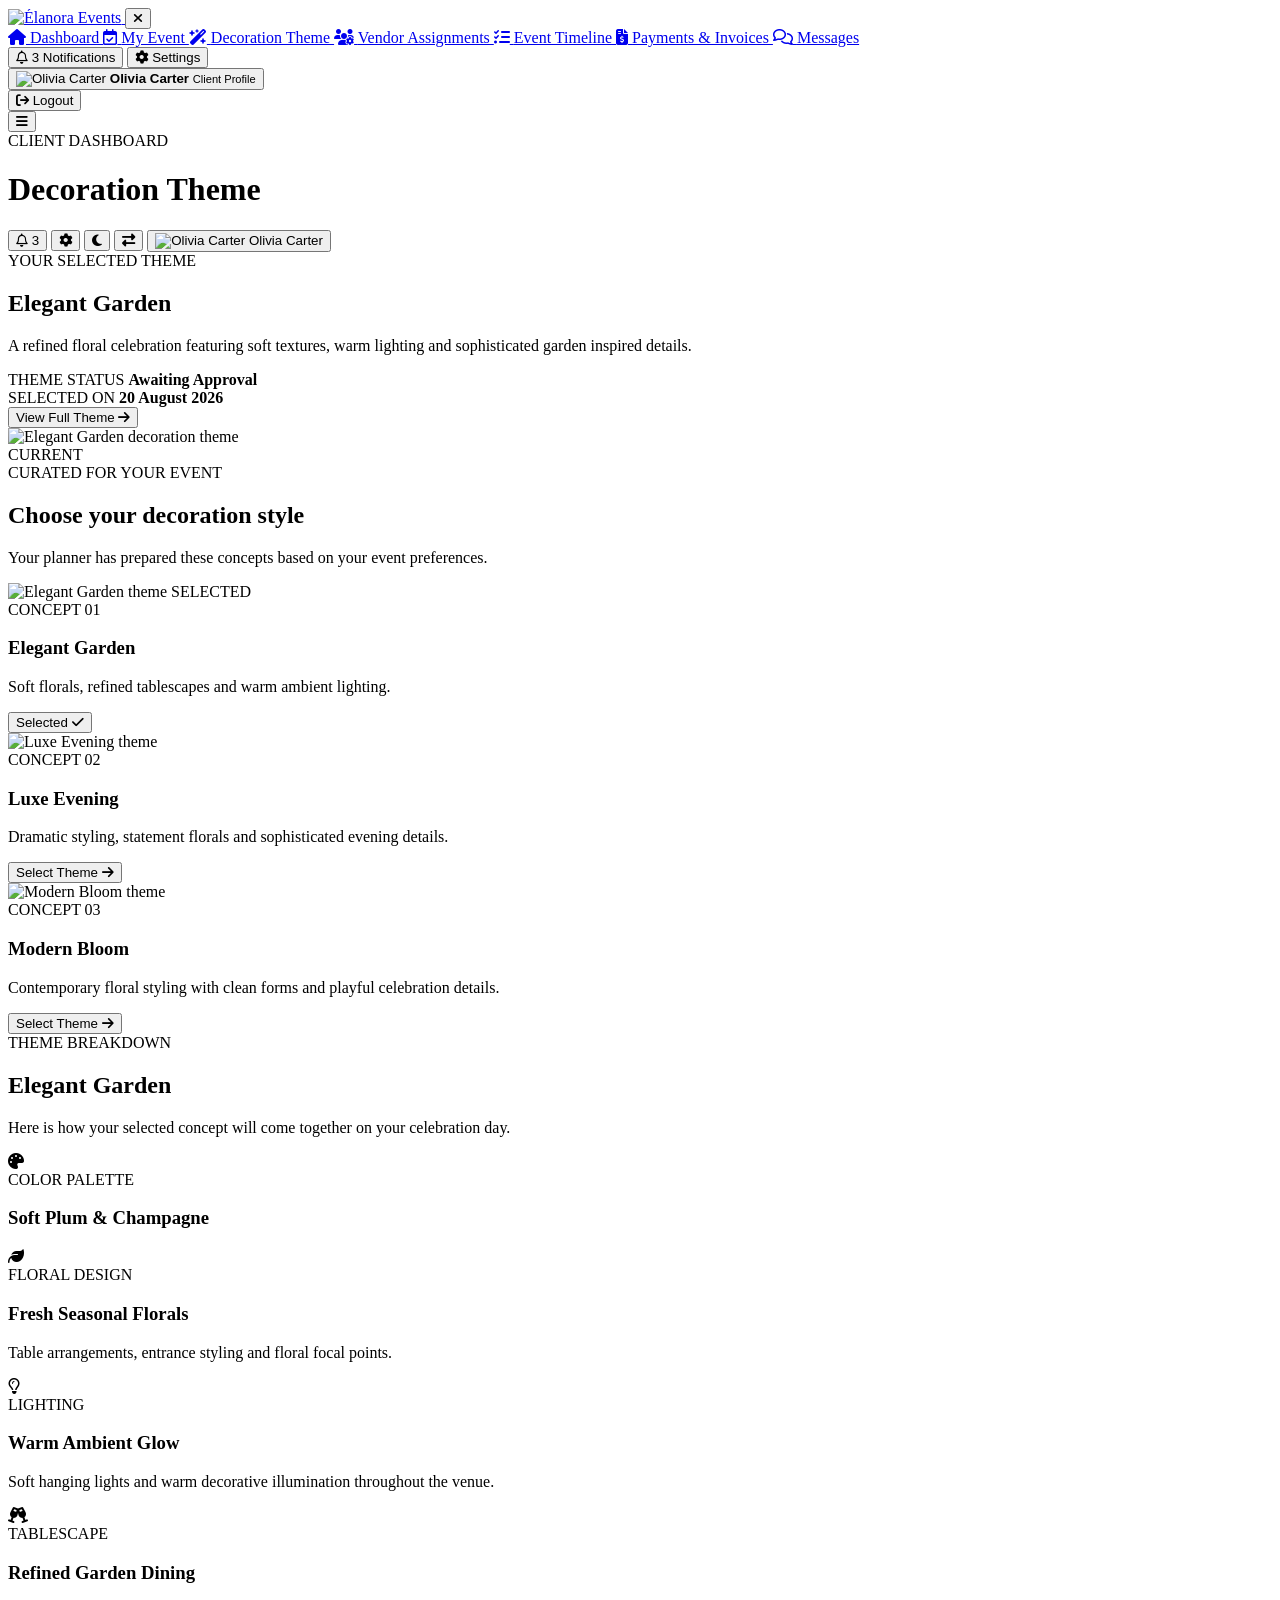
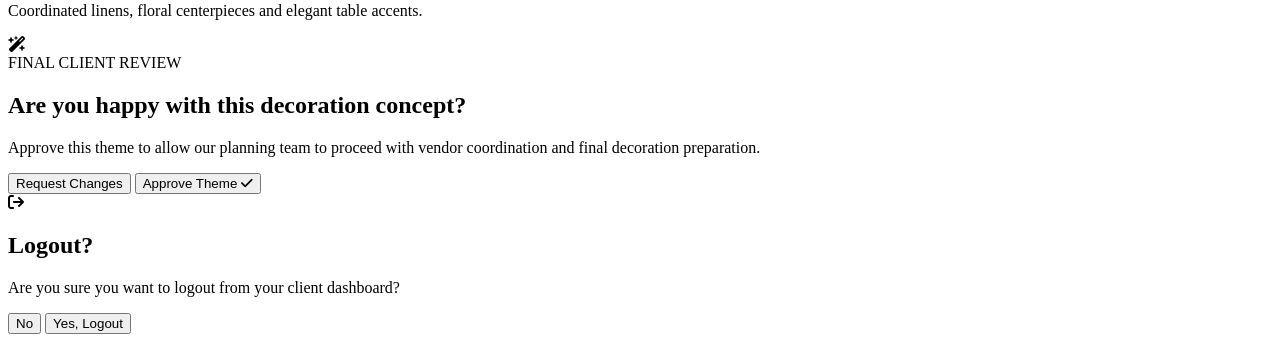
==== d3.html @ 98645313 "Add files via upload" ====
<!DOCTYPE html>
<html lang="en">

<head>
    <meta charset="UTF-8">

    <!-- Responsive -->
    <meta name="viewport" content="width=device-width, initial-scale=1.0">

    <!-- SEO -->
    <meta name="description"
        content="Élanora Events - Elegant birthday, anniversary and corporate event planning services.">
    <meta name="keywords"
        content="event planner, birthday planner, anniversary events, corporate events, event decoration">
    <meta name="author" content="Élanora Events">

    <!-- Page Title -->
    <title>Élanora Events</title>

    <!-- Favicon -->
    <link rel="icon" type="image/png" href="images/logo.png">

    <!-- Google Fonts -->
    <link rel="preconnect" href="https://fonts.googleapis.com">
    <link rel="preconnect" href="https://fonts.gstatic.com" crossorigin>

    <link
        href="https://fonts.googleapis.com/css2?family=DM+Serif+Display:ital@0;1&family=Figtree:wght@300;400;500;600;700;800&display=swap"
        rel="stylesheet">

    <!-- Font Awesome -->
    <link rel="stylesheet" href="https://cdnjs.cloudflare.com/ajax/libs/font-awesome/6.7.2/css/all.min.css">

    <!-- Main CSS -->
    <link rel="stylesheet" href="css/dashboard.css">
</head>

<body class="elanora-dashboard-body">


    <!-- =====================================================
         SIDEBAR
         ===================================================== -->

    <aside class="elanora-dashboard-sidebar" id="dashboardSidebar">


        <!-- SIDEBAR TOP -->

        <div class="elanora-sidebar-top">


            <!-- LOGO -->

            <a href="index.html" class="elanora-dashboard-logo">

                <img src="images/logo-light.png" alt="Élanora Events">

            </a>


            <!-- MOBILE CLOSE -->

            <button type="button" class="elanora-sidebar-close" id="sidebarClose" aria-label="Close sidebar">

                <i class="fa-solid fa-xmark"></i>

            </button>

        </div>



        <!-- =================================================
             SIDEBAR MENU
             ================================================= -->

        <nav class="elanora-dashboard-nav">


            <!-- OVERVIEW -->

            <a href="dashboard.html" class="elanora-dashboard-link">

                <i class="fa-solid fa-house"></i>

                <span>
                    Dashboard
                </span>

            </a>


            <!-- MY EVENT -->

            <a href="d2.html" class="elanora-dashboard-link">

                <i class="fa-regular fa-calendar-check"></i>

                <span>
                    My Event
                </span>

            </a>


            <!-- DECORATION -->

            <a href="d3.html" class="elanora-dashboard-link active">

                <i class="fa-solid fa-wand-magic-sparkles"></i>

                <span>
                    Decoration Theme
                </span>

            </a>


            <!-- VENDORS -->

            <a href="d4.html" class="elanora-dashboard-link">

                <i class="fa-solid fa-users-gear"></i>

                <span>
                    Vendor Assignments
                </span>

            </a>


            <!-- TIMELINE -->

            <a href="d5.html" class="elanora-dashboard-link">

                <i class="fa-solid fa-list-check"></i>

                <span>
                    Event Timeline
                </span>

            </a>


            <!-- PAYMENTS -->

            <a href="d6.html" class="elanora-dashboard-link">

                <i class="fa-solid fa-file-invoice-dollar"></i>

                <span>
                    Payments & Invoices
                </span>

            </a>


            <!-- MESSAGES -->

            <a href="d7.html" class="elanora-dashboard-link">

                <i class="fa-regular fa-comments"></i>

                <span>
                    Messages
                </span>

            </a>


        </nav>

        <div class="elanora-mobile-sidebar-controls">

            <!-- NOTIFICATION + SETTINGS ROW -->

            <div class="elanora-mobile-sidebar-icon-row">

                <!-- NOTIFICATIONS -->

                <button type="button" class="elanora-mobile-sidebar-control" aria-label="Notifications">

                    <span class="elanora-mobile-control-icon">

                        <i class="fa-regular fa-bell"></i>

                        <span class="elanora-mobile-notification-count">
                            3
                        </span>

                    </span>

                    <span>
                        Notifications
                    </span>

                </button>


                <!-- SETTINGS -->

                <button type="button" class="elanora-mobile-sidebar-control" aria-label="Settings">

                    <span class="elanora-mobile-control-icon">

                        <i class="fa-solid fa-gear"></i>

                    </span>

                    <span>
                        Settings
                    </span>

                </button>

            </div>


            <!-- PROFILE -->

            <button type="button" class="elanora-mobile-sidebar-profile" aria-label="Client profile">

                <img src="images/client-profile.jpg" alt="Olivia Carter">

                <span>

                    <strong>
                        Olivia Carter
                    </strong>

                    <small>
                        Client Profile
                    </small>

                </span>

            </button>

        </div>

        <!-- =================================================
             SIDEBAR BOTTOM
             ================================================= -->

        <div class="elanora-sidebar-bottom">


            <!-- LOGOUT -->

            <button type="button" class="elanora-dashboard-logout" id="dashboardLogout">

                <i class="fa-solid fa-arrow-right-from-bracket"></i>

                <span>
                    Logout
                </span>

            </button>

        </div>


    </aside>



    <!-- =====================================================
         MOBILE SIDEBAR OVERLAY
         ===================================================== -->

    <div class="elanora-sidebar-overlay" id="sidebarOverlay"></div>



    <!-- =====================================================
         DASHBOARD MAIN
         ===================================================== -->

    <div class="elanora-dashboard-main">


        <!-- =================================================
             FIXED HEADER
             ================================================= -->

        <header class="elanora-dashboard-header">


            <!-- LEFT -->

            <div class="elanora-dashboard-header-left">


                <!-- MOBILE MENU -->

                <button type="button" class="elanora-dashboard-menu-toggle" id="sidebarOpen" aria-label="Open sidebar">

                    <i class="fa-solid fa-bars"></i>

                </button>


                <div class="elanora-dashboard-page-title">

                    <span>
                        CLIENT DASHBOARD
                    </span>

                    <h1>
                        Decoration Theme
                    </h1>

                </div>

            </div>



            <!-- RIGHT -->

            <div class="elanora-dashboard-header-right">

                <!-- NOTIFICATIONS -->

                <button type="button" class="elanora-dashboard-header-btn elanora-notification-btn"
                    aria-label="3 notifications">

                    <i class="fa-regular fa-bell"></i>

                    <span class="elanora-notification-count">
                        3
                    </span>

                </button>


                <!-- SETTINGS -->

                <button type="button" class="elanora-dashboard-header-btn" aria-label="Settings">

                    <i class="fa-solid fa-gear"></i>

                </button>


                <!-- DARK MODE -->

                <button type="button" class="elanora-dashboard-header-btn" id="dashboardThemeToggle"
                    aria-label="Toggle dark mode">

                    <i class="fa-solid fa-moon"></i>

                </button>


                <!-- RTL -->

                <button type="button" class="elanora-dashboard-header-btn" id="dashboardRtlToggle"
                    aria-label="Toggle RTL mode">

                    <i class="fa-solid fa-right-left"></i>

                </button>


                <!-- CLIENT PROFILE -->

                <button type="button" class="elanora-dashboard-profile" aria-label="Client profile">

                    <img src="images/client-profile.jpg" alt="Olivia Carter">

                    <span>
                        Olivia Carter
                    </span>

                </button>


            </div>

        </header>


        <!-- =========================================================
     DECORATION THEME PAGE
     ========================================================= -->

        <main class="elanora-dashboard-content">


            <!-- =====================================================
         SECTION 01 — CURRENT THEME
         ===================================================== -->

            <section class="elanora-theme-current">

                <div class="elanora-theme-current-content">

                    <span class="elanora-theme-eyebrow">
                        YOUR SELECTED THEME
                    </span>

                    <h2>
                        Elegant Garden
                    </h2>

                    <p>
                        A refined floral celebration featuring soft
                        textures, warm lighting and sophisticated garden
                        inspired details.
                    </p>


                    <div class="elanora-theme-current-meta">

                        <div>

                            <span>
                                THEME STATUS
                            </span>

                            <strong>
                                Awaiting Approval
                            </strong>

                        </div>


                        <div>

                            <span>
                                SELECTED ON
                            </span>

                            <strong>
                                20 August 2026
                            </strong>

                        </div>

                    </div>


                    <button type="button" class="elanora-theme-view-btn">

                        View Full Theme

                        <i class="fa-solid fa-arrow-right"></i>

                    </button>

                </div>


                <div class="elanora-theme-current-visual">

                    <img src="images/theme-elegant-garden.jpg" alt="Elegant Garden decoration theme">

                    <div class="elanora-theme-visual-tag">
                        CURRENT
                    </div>

                </div>

            </section>



            <!-- =====================================================
         SECTION 02 — THEME OPTIONS
         ===================================================== -->

            <section class="elanora-theme-options">


                <div class="elanora-theme-section-heading">

                    <div>

                        <span>
                            CURATED FOR YOUR EVENT
                        </span>

                        <h2>
                            Choose your decoration style
                        </h2>

                    </div>

                    <p>
                        Your planner has prepared these concepts based
                        on your event preferences.
                    </p>

                </div>


                <div class="elanora-theme-option-grid">


                    <!-- THEME 01 -->

                    <article class="elanora-theme-option-card selected">

                        <div class="elanora-theme-option-image">

                            <img src="images/theme-elegant-garden.jpg" alt="Elegant Garden theme">

                            <span>
                                SELECTED
                            </span>

                        </div>


                        <div class="elanora-theme-option-content">

                            <span>
                                CONCEPT 01
                            </span>

                            <h3>
                                Elegant Garden
                            </h3>

                            <p>
                                Soft florals, refined tablescapes and
                                warm ambient lighting.
                            </p>


                            <button type="button" class="elanora-theme-select-btn">

                                Selected

                                <i class="fa-solid fa-check"></i>

                            </button>

                        </div>

                    </article>



                    <!-- THEME 02 -->

                    <article class="elanora-theme-option-card">

                        <div class="elanora-theme-option-image">

                            <img src="images/theme-luxe-evening.jpg" alt="Luxe Evening theme">

                        </div>


                        <div class="elanora-theme-option-content">

                            <span>
                                CONCEPT 02
                            </span>

                            <h3>
                                Luxe Evening
                            </h3>

                            <p>
                                Dramatic styling, statement florals and
                                sophisticated evening details.
                            </p>


                            <button type="button" class="elanora-theme-select-btn">

                                Select Theme

                                <i class="fa-solid fa-arrow-right"></i>

                            </button>

                        </div>

                    </article>



                    <!-- THEME 03 -->

                    <article class="elanora-theme-option-card">

                        <div class="elanora-theme-option-image">

                            <img src="images/theme-modern-bloom.jpg" alt="Modern Bloom theme">

                        </div>


                        <div class="elanora-theme-option-content">

                            <span>
                                CONCEPT 03
                            </span>

                            <h3>
                                Modern Bloom
                            </h3>

                            <p>
                                Contemporary floral styling with clean
                                forms and playful celebration details.
                            </p>


                            <button type="button" class="elanora-theme-select-btn">

                                Select Theme

                                <i class="fa-solid fa-arrow-right"></i>

                            </button>

                        </div>

                    </article>


                </div>

            </section>



            <!-- =====================================================
         SECTION 03 — THEME DETAILS
         ===================================================== -->

            <section class="elanora-theme-details">


                <div class="elanora-theme-details-heading">

                    <span>
                        THEME BREAKDOWN
                    </span>

                    <h2>
                        Elegant Garden
                    </h2>

                    <p>
                        Here is how your selected concept will come
                        together on your celebration day.
                    </p>

                </div>


                <div class="elanora-theme-detail-grid">


                    <!-- COLOR PALETTE -->

                    <div class="elanora-theme-detail-card">

                        <div class="elanora-theme-detail-icon">

                            <i class="fa-solid fa-palette"></i>

                        </div>

                        <span>
                            COLOR PALETTE
                        </span>

                        <h3>
                            Soft Plum & Champagne
                        </h3>


                        <div class="elanora-theme-swatches">

                            <span></span>
                            <span></span>
                            <span></span>
                            <span></span>

                        </div>

                    </div>


                    <!-- FLORAL -->

                    <div class="elanora-theme-detail-card">

                        <div class="elanora-theme-detail-icon">

                            <i class="fa-solid fa-leaf"></i>

                        </div>

                        <span>
                            FLORAL DESIGN
                        </span>

                        <h3>
                            Fresh Seasonal Florals
                        </h3>

                        <p>
                            Table arrangements, entrance styling and
                            floral focal points.
                        </p>

                    </div>


                    <!-- LIGHTING -->

                    <div class="elanora-theme-detail-card">

                        <div class="elanora-theme-detail-icon">

                            <i class="fa-regular fa-lightbulb"></i>

                        </div>

                        <span>
                            LIGHTING
                        </span>

                        <h3>
                            Warm Ambient Glow
                        </h3>

                        <p>
                            Soft hanging lights and warm decorative
                            illumination throughout the venue.
                        </p>

                    </div>


                    <!-- TABLESCAPE -->

                    <div class="elanora-theme-detail-card">

                        <div class="elanora-theme-detail-icon">

                            <i class="fa-solid fa-champagne-glasses"></i>

                        </div>

                        <span>
                            TABLESCAPE
                        </span>

                        <h3>
                            Refined Garden Dining
                        </h3>

                        <p>
                            Coordinated linens, floral centerpieces and
                            elegant table accents.
                        </p>

                    </div>


                </div>

            </section>



            <!-- =====================================================
         SECTION 04 — APPROVAL
         ===================================================== -->

            <section class="elanora-theme-approval">


                <div class="elanora-theme-approval-icon">

                    <i class="fa-solid fa-wand-magic-sparkles"></i>

                </div>


                <div class="elanora-theme-approval-content">

                    <span>
                        FINAL CLIENT REVIEW
                    </span>

                    <h2>
                        Are you happy with this decoration concept?
                    </h2>

                    <p>
                        Approve this theme to allow our planning team
                        to proceed with vendor coordination and final
                        decoration preparation.
                    </p>

                </div>


                <div class="elanora-theme-approval-actions">

                    <button type="button" class="elanora-theme-change-btn">

                        Request Changes

                    </button>


                    <button type="button" class="elanora-theme-approve-btn">

                        Approve Theme

                        <i class="fa-solid fa-check"></i>

                    </button>

                </div>

            </section>


        </main>


    </div>



    <!-- =====================================================
         LOGOUT CONFIRMATION
         ===================================================== -->

    <div class="elanora-logout-modal" id="logoutModal">

        <div class="elanora-logout-modal-overlay"></div>


        <div class="elanora-logout-modal-card" role="dialog" aria-modal="true" aria-labelledby="logoutTitle">

            <div class="elanora-logout-icon">

                <i class="fa-solid fa-arrow-right-from-bracket"></i>

            </div>


            <h2 id="logoutTitle">
                Logout?
            </h2>


            <p>
                Are you sure you want to logout from your
                client dashboard?
            </p>


            <div class="elanora-logout-actions">

                <button type="button" class="elanora-logout-no" id="logoutNo">
                    No
                </button>


                <button type="button" class="elanora-logout-yes" id="logoutYes">
                    Yes, Logout
                </button>

            </div>

        </div>

    </div>

    <!-- Main JavaScript -->
    <script src="js/dashboard.js"></script>

</body>

</html>
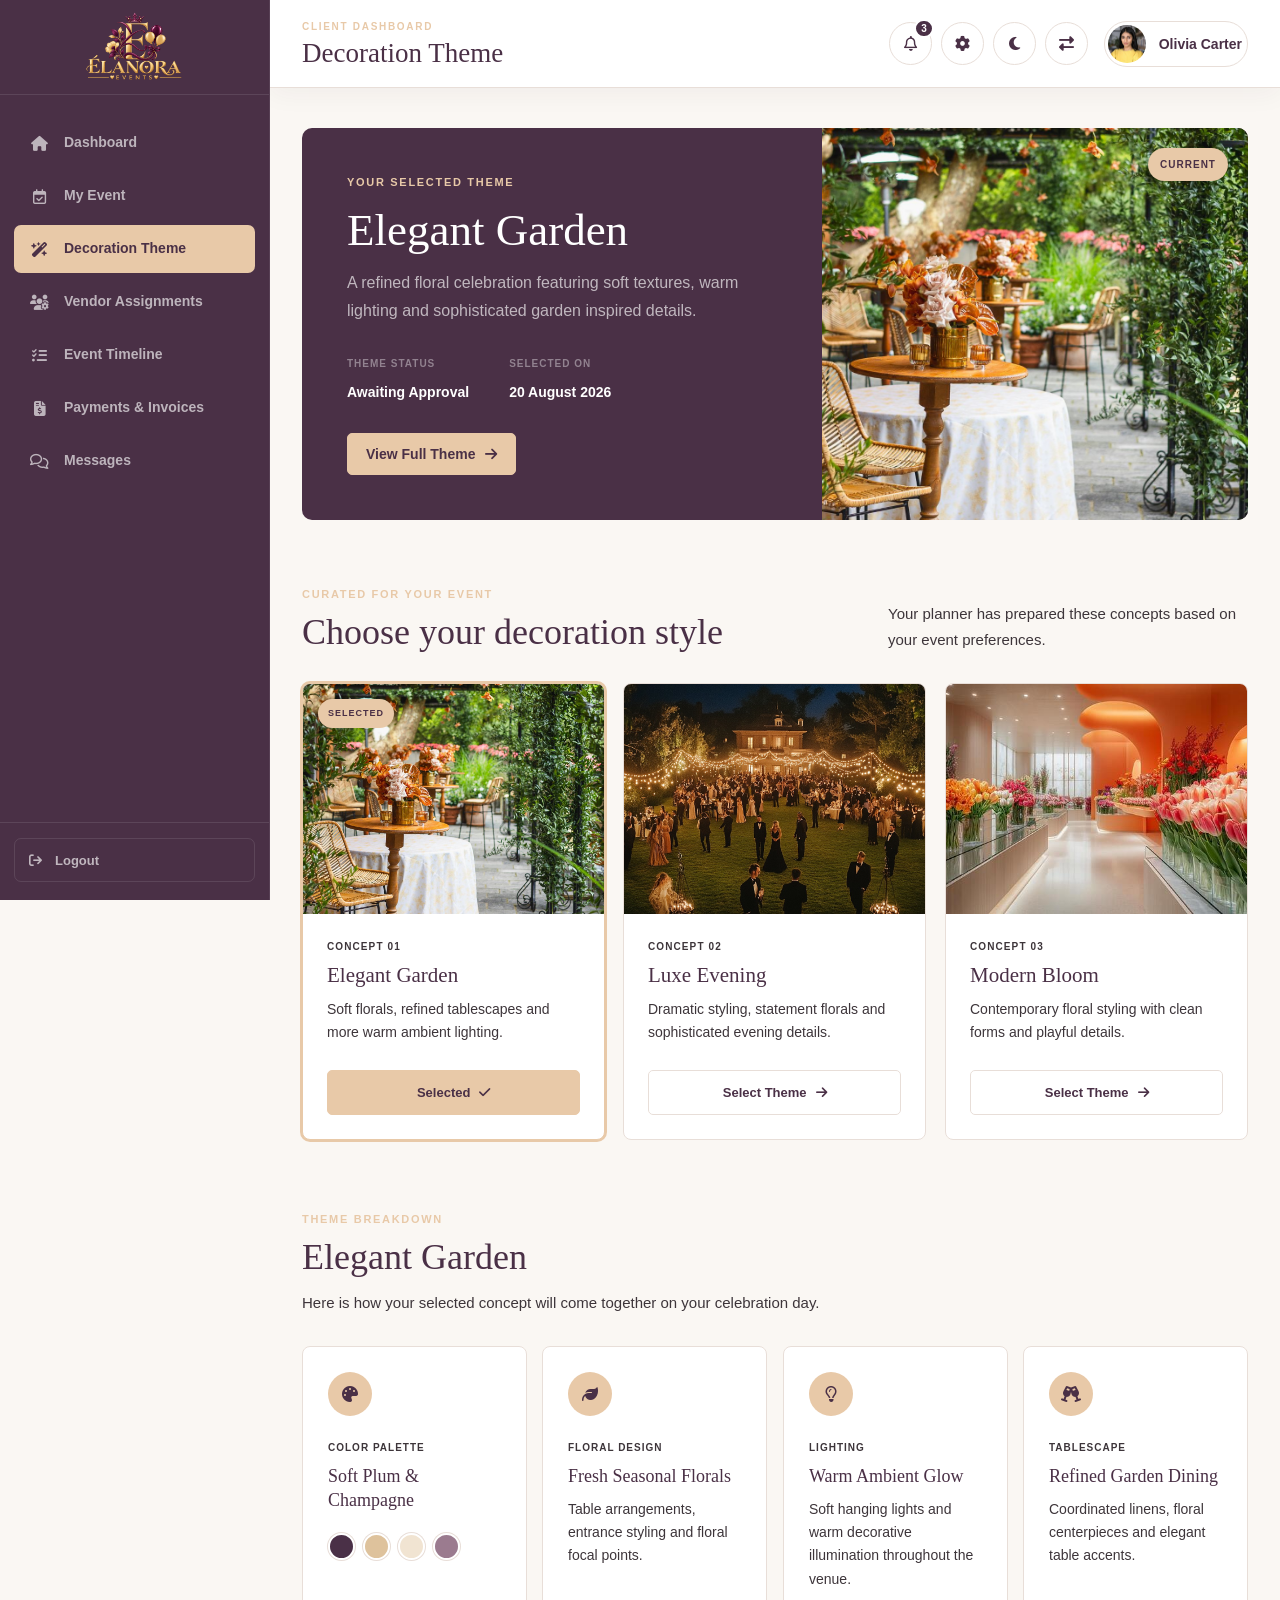
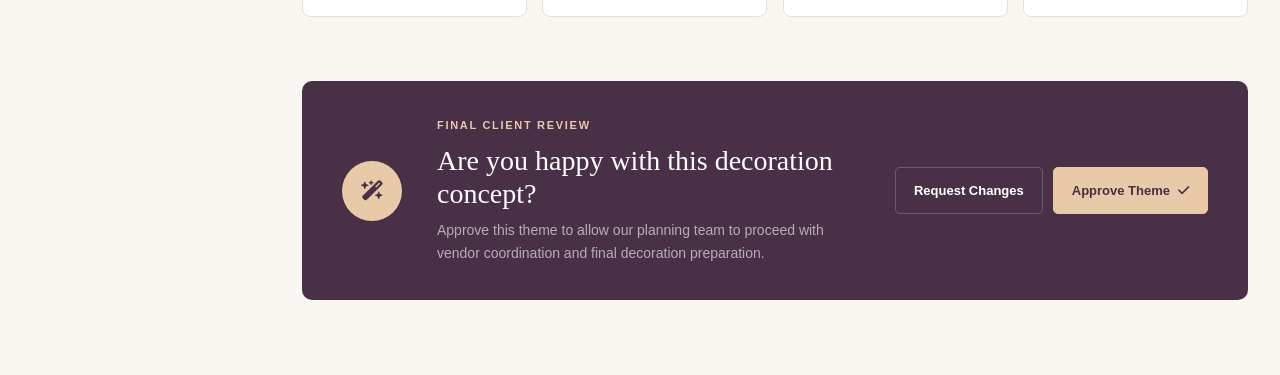
==== commit 78030222: "Add files via upload" ====
--- a/d3.html
+++ b/d3.html
@@ -526,7 +526,7 @@
 
                             <p>
                                 Soft florals, refined tablescapes and
-                                warm ambient lighting.
+                                more warm ambient lighting.
                             </p>
 
 
@@ -608,7 +608,7 @@
 
                             <p>
                                 Contemporary floral styling with clean
-                                forms and playful celebration details.
+                                forms and playful details.
                             </p>
 
 
--- a/css/dashboard.css
+++ b/css/dashboard.css
@@ -0,0 +1,23700 @@
+/* =========================================================
+   ÉLANORA EVENTS
+   Global Styles
+   ========================================================= */
+
+
+/* =========================================================
+   ROOT VARIABLES
+   ========================================================= */
+
+:root {
+
+    /* Brand Colors */
+    --primary-color: #4A3046;
+    --secondary-color: #E8C9A8;
+
+    /* Neutral Colors */
+    --white: #FFFFFF;
+    --black: #1E181C;
+    --text-color: #3D353A;
+    --light-bg: #FAF7F3;
+    --border-color: #E8DED8;
+
+    /* Typography */
+    --heading-font: "DM Serif Display", serif;
+    --body-font: "Figtree", sans-serif;
+
+    /* Layout */
+    --container-width: 1200px;
+    --section-padding: 100px;
+
+    /* Border Radius */
+    --radius-sm: 6px;
+    --radius-md: 12px;
+    --radius-lg: 20px;
+
+    /* Transitions */
+    --transition: all 0.3s ease;
+}
+
+/* =========================================================
+   REMOVE MOBILE BLUE TAP / FOCUS HIGHLIGHT
+   ========================================================= */
+
+button,
+a,
+input,
+select,
+textarea {
+    -webkit-tap-highlight-color: transparent;
+}
+
+
+/* Remove browser focus outline */
+
+button:focus,
+button:active,
+a:focus,
+a:active,
+input:focus,
+input:active,
+select:focus,
+select:active,
+textarea:focus,
+textarea:active {
+    outline: none !important;
+
+    -webkit-tap-highlight-color: transparent;
+
+    box-shadow: none;
+}
+
+
+/* Dashboard specific */
+
+.elanora-dashboard-menu-toggle:focus,
+.elanora-dashboard-menu-toggle:active,
+
+.elanora-sidebar-close:focus,
+.elanora-sidebar-close:active,
+
+.elanora-mobile-sidebar-control:focus,
+.elanora-mobile-sidebar-control:active,
+
+.elanora-mobile-sidebar-profile:focus,
+.elanora-mobile-sidebar-profile:active,
+
+.elanora-dashboard-link:focus,
+.elanora-dashboard-link:active,
+
+.elanora-sidebar-logout:focus,
+.elanora-sidebar-logout:active {
+    outline: none !important;
+
+    box-shadow: none !important;
+
+    -webkit-tap-highlight-color: transparent;
+}
+
+/* =========================================================
+   RESET
+   ========================================================= */
+
+* {
+    margin: 0;
+    padding: 0;
+    box-sizing: border-box;
+}
+
+
+html {
+    scroll-behavior: smooth;
+}
+
+
+html,
+body {
+    overflow-x: hidden;
+}
+
+
+body {
+    font-family: var(--body-font);
+    font-size: 16px;
+    font-weight: 400;
+    line-height: 1.7;
+    color: var(--text-color);
+    background-color: var(--white);
+}
+
+
+/* =========================================================
+   REVEAL ANIMATIONS
+   ========================================================= */
+
+html.elanora-reveal-ready [data-reveal] {
+    opacity: 0;
+
+    transform: translateY(18px);
+
+    transition:
+        opacity 0.55s ease,
+        transform 0.55s cubic-bezier(0.22, 1, 0.36, 1);
+
+    transition-delay: var(--reveal-delay, 0ms);
+
+    will-change: opacity, transform;
+}
+
+
+html.elanora-reveal-ready [data-reveal="scale"] {
+    transform: scale(0.985);
+}
+
+
+html.elanora-reveal-ready [data-reveal].is-revealed {
+    opacity: 1;
+
+    transform: translateY(0);
+
+    transition-delay: 0ms;
+}
+
+
+html.elanora-reveal-ready [data-reveal="scale"].is-revealed {
+    transform: scale(1);
+}
+
+
+@media (prefers-reduced-motion: reduce) {
+
+    html.elanora-reveal-ready [data-reveal] {
+        opacity: 1;
+
+        transform: none;
+
+        transition: none;
+    }
+
+}
+
+
+/* =========================================================
+   TYPOGRAPHY
+   ========================================================= */
+
+h1,
+h2,
+h3,
+h4,
+h5,
+h6 {
+    margin: 0;
+    padding: 0;
+    font-family: var(--heading-font);
+    font-weight: 400;
+    line-height: 1.2;
+    color: var(--primary-color);
+}
+
+
+h1 {
+    font-size: 64px;
+}
+
+
+h2 {
+    font-size: 48px;
+}
+
+
+h3 {
+    font-size: 34px;
+}
+
+
+h4 {
+    font-size: 26px;
+}
+
+
+h5 {
+    font-size: 22px;
+}
+
+
+h6 {
+    font-size: 18px;
+}
+
+
+p {
+    margin: 0 0 15px;
+}
+
+
+a {
+    color: inherit;
+    text-decoration: none;
+    transition: var(--transition);
+}
+
+
+ul,
+ol {
+    margin: 0;
+    padding: 0;
+    list-style: none;
+}
+
+
+img {
+    display: block;
+    max-width: 100%;
+    height: auto;
+}
+
+
+button,
+input,
+textarea,
+select {
+    font-family: var(--body-font);
+}
+
+
+/* =========================================================
+   COMMON CONTAINER
+   ========================================================= */
+
+.container {
+    width: 100%;
+    max-width: var(--container-width);
+    margin: 0 auto;
+    padding-left: 20px;
+    padding-right: 20px;
+}
+
+
+/* =========================================================
+   SECTION
+   ========================================================= */
+
+.section {
+    padding: var(--section-padding) 0;
+}
+
+
+.section-title {
+    margin-bottom: 50px;
+}
+
+
+.section-subtitle {
+    display: inline-block;
+    margin-bottom: 12px;
+    font-size: 14px;
+    font-weight: 700;
+    letter-spacing: 2px;
+    text-transform: uppercase;
+    color: var(--secondary-color);
+}
+
+
+.section-title h2 {
+    margin-bottom: 18px;
+}
+
+
+.section-title p {
+    max-width: 650px;
+}
+
+
+/* =========================================================
+   BUTTONS
+   ========================================================= */
+
+.btn {
+    display: inline-flex;
+    align-items: center;
+    justify-content: center;
+    gap: 8px;
+
+    min-height: 50px;
+    padding: 12px 28px;
+
+    border: 1px solid transparent;
+    border-radius: var(--radius-sm);
+
+    font-size: 15px;
+    font-weight: 600;
+
+    cursor: pointer;
+    transition: var(--transition);
+}
+
+
+/* Primary Button */
+
+.btn-primary {
+    color: var(--white);
+    background-color: var(--primary-color);
+    border-color: var(--primary-color);
+}
+
+
+.btn-primary:hover {
+    color: var(--primary-color);
+    background-color: var(--secondary-color);
+    border-color: var(--secondary-color);
+}
+
+
+/* Secondary Button */
+
+.btn-secondary {
+    color: var(--primary-color);
+    background-color: var(--secondary-color);
+    border-color: var(--secondary-color);
+}
+
+
+.btn-secondary:hover {
+    color: var(--white);
+    background-color: var(--primary-color);
+    border-color: var(--primary-color);
+}
+
+
+/* Outline Button */
+
+.btn-outline {
+    color: var(--primary-color);
+    background-color: transparent;
+    border-color: var(--primary-color);
+}
+
+
+.btn-outline:hover {
+    color: var(--white);
+    background-color: var(--primary-color);
+}
+
+
+/* =========================================================
+   UTILITY CLASSES
+   ========================================================= */
+
+.text-center {
+    text-align: center;
+}
+
+
+.text-left {
+    text-align: left;
+}
+
+
+.text-right {
+    text-align: right;
+}
+
+
+.w-100 {
+    width: 100%;
+}
+
+
+.d-flex {
+    display: flex;
+}
+
+
+.align-center {
+    align-items: center;
+}
+
+
+.justify-center {
+    justify-content: center;
+}
+
+
+.justify-between {
+    justify-content: space-between;
+}
+
+
+/* =========================================================
+   RESPONSIVE
+   ========================================================= */
+
+@media (max-width: 1199px) {
+
+    :root {
+        --section-padding: 80px;
+    }
+
+    h1 {
+        font-size: 56px;
+    }
+
+    h2 {
+        font-size: 42px;
+    }
+}
+
+
+@media (max-width: 991px) {
+
+    :root {
+        --section-padding: 70px;
+    }
+
+    h1 {
+        font-size: 48px;
+    }
+
+    h2 {
+        font-size: 38px;
+    }
+
+    h3 {
+        font-size: 30px;
+    }
+}
+
+
+@media (max-width: 767px) {
+
+    :root {
+        --section-padding: 60px;
+    }
+
+    body {
+        font-size: 15px;
+    }
+
+    h1 {
+        font-size: 40px;
+    }
+
+    h2 {
+        font-size: 34px;
+    }
+
+    h3 {
+        font-size: 28px;
+    }
+
+    h4 {
+        font-size: 23px;
+    }
+
+    .container {
+        padding-left: 16px;
+        padding-right: 16px;
+    }
+
+    .btn {
+        min-height: 48px;
+        padding: 11px 22px;
+    }
+}
+
+
+@media (max-width: 480px) {
+
+    h1 {
+        font-size: 34px;
+    }
+
+    h2 {
+        font-size: 30px;
+    }
+
+    h3 {
+        font-size: 25px;
+    }
+
+    .section {
+        padding: 50px 0;
+    }
+}
+
+/****************************************Sidebar & header*****************************************************/
+
+/* =========================================================
+   ELANORA CLIENT DASHBOARD
+   ========================================================= */
+
+.elanora-dashboard-body {
+    min-height: 100vh;
+
+    margin: 0;
+
+    background-color: var(--light-bg);
+
+    color: var(--primary-color);
+
+    overflow-x: hidden;
+    overflow-y: auto;
+}
+
+
+/* =========================================================
+   SIDEBAR
+   ========================================================= */
+
+.elanora-dashboard-sidebar {
+    position: fixed;
+
+    top: 0;
+    left: 0;
+    bottom: 0;
+
+    z-index: 1000;
+
+    width: 270px;
+    height: 100vh;
+
+    display: flex;
+    flex-direction: column;
+
+    overflow: hidden;
+
+    background-color: var(--primary-color);
+
+    border-right: 1px solid rgba(255, 255, 255, 0.08);
+
+    transition: transform 0.35s ease;
+}
+
+.elanora-sidebar-top {
+    height: 95px;
+
+    min-height: 95px;
+
+    display: flex;
+
+    align-items: center;
+    justify-content: center;
+
+    padding: 0 22px;
+
+    border-bottom: 1px solid rgba(255, 255, 255, 0.1);
+
+    flex-shrink: 0;
+}
+
+
+
+.elanora-dashboard-logo {
+    display: flex;
+
+    align-items: center;
+    justify-content: center;
+
+    text-decoration: none;
+}
+
+
+.elanora-dashboard-logo img {
+    display: block;
+
+    width: 105px;
+
+    height: auto;
+
+    object-fit: contain;
+}
+
+
+/* =========================================================
+   CLOSE BUTTON
+   ========================================================= */
+
+.elanora-sidebar-close {
+    display: none;
+
+    color: var(--secondary-color);
+
+    background: transparent;
+
+    border: 0;
+
+    cursor: pointer;
+
+    font-size: 20px;
+}
+
+
+.elanora-dashboard-nav {
+    flex: 1;
+
+    display: flex;
+
+    flex-direction: column;
+
+    justify-content: flex-start;
+
+    padding: 24px 14px;
+
+    overflow: hidden;
+}
+
+.elanora-dashboard-link {
+    flex-shrink: 0;
+
+    min-height: 48px;
+
+    margin-bottom: 5px;
+
+    padding: 0 15px;
+
+    display: flex;
+
+    align-items: center;
+
+    gap: 14px;
+
+    color: rgba(255, 255, 255, 0.64);
+
+    border-radius: 7px;
+
+    font-size: 14px;
+
+    font-weight: 600;
+
+    text-decoration: none;
+
+    transition:
+        color 0.3s ease,
+        background-color 0.3s ease;
+}
+
+.elanora-dashboard-link i {
+    width: 21px;
+
+    flex-shrink: 0;
+
+    text-align: center;
+
+    font-size: 15px;
+}
+
+
+.elanora-dashboard-link:hover {
+    color: var(--secondary-color);
+
+    background-color: rgba(255, 255, 255, 0.06);
+}
+
+
+.elanora-dashboard-link.active {
+    color: var(--primary-color);
+
+    background-color: var(--secondary-color);
+}
+
+
+.elanora-dashboard-link.active i {
+    color: var(--primary-color);
+}
+
+.elanora-sidebar-bottom {
+    flex-shrink: 0;
+
+    padding: 15px 14px 18px;
+
+    border-top: 1px solid rgba(255, 255, 255, 0.1);
+}
+
+.elanora-sidebar-profile {
+    display: flex;
+
+    align-items: center;
+
+    gap: 11px;
+
+    margin-bottom: 12px;
+
+    padding: 3px;
+}
+
+
+.elanora-sidebar-profile img {
+    width: 40px;
+    height: 40px;
+
+    flex: 0 0 40px;
+
+    object-fit: cover;
+
+    border-radius: 50%;
+}
+
+
+.elanora-sidebar-profile strong {
+    display: block;
+
+    margin-bottom: 2px;
+
+    color: var(--white);
+
+    font-size: 13px;
+}
+
+
+.elanora-sidebar-profile span {
+    display: block;
+
+    color: rgba(255, 255, 255, 0.45);
+
+    font-size: 11px;
+}
+
+.elanora-dashboard-logout {
+    width: 100%;
+
+    min-height: 44px;
+
+    display: flex;
+
+    align-items: center;
+
+    gap: 13px;
+
+    padding: 0 14px;
+
+    color: rgba(255, 255, 255, 0.65);
+
+    background: transparent;
+
+    border: 1px solid rgba(255, 255, 255, 0.1);
+
+    border-radius: 7px;
+
+    cursor: pointer;
+
+    font-family: inherit;
+
+    font-size: 13px;
+
+    font-weight: 600;
+
+    text-align: left;
+}
+
+
+.elanora-dashboard-logout:hover {
+    color: var(--secondary-color);
+
+    background-color: rgba(255, 255, 255, 0.06);
+
+    border-color: rgba(255, 255, 255, 0.2);
+}
+
+
+/* =========================================================
+   MAIN AREA
+   ========================================================= */
+
+.elanora-dashboard-main {
+    min-height: 100vh;
+
+    margin-left: 270px;
+    overflow: visible;
+}
+
+
+/* =========================================================
+   FIXED HEADER
+   ========================================================= */
+
+.elanora-dashboard-header {
+    position: fixed;
+
+    top: 0;
+    right: 0;
+
+    z-index: 900;
+
+    width: calc(100% - 270px);
+
+    height: 88px;
+
+    display: flex;
+
+    align-items: center;
+    justify-content: space-between;
+
+    padding: 0 32px;
+
+    background-color: var(--white);
+
+    border-bottom: 1px solid var(--border-color);
+
+    box-shadow:
+        0 5px 25px rgba(55, 32, 52, 0.05);
+}
+
+
+/* =========================================================
+   HEADER LEFT
+   ========================================================= */
+
+.elanora-dashboard-header-left {
+    display: flex;
+
+    align-items: center;
+
+    gap: 18px;
+}
+
+
+.elanora-dashboard-page-title>span {
+    display: block;
+
+    margin-bottom: 4px;
+
+    color: var(--secondary-color);
+
+    font-size: 10px;
+
+    font-weight: 800;
+
+    letter-spacing: 1.7px;
+}
+
+
+.elanora-dashboard-page-title h1 {
+    margin: 0;
+
+    color: var(--primary-color);
+
+    font-family: var(--heading-font);
+
+    font-size: 27px;
+
+    font-weight: 400;
+
+    line-height: 1.1;
+}
+
+
+/* =========================================================
+   MOBILE MENU
+   ========================================================= */
+
+.elanora-dashboard-menu-toggle {
+    display: none;
+
+    width: 43px;
+    height: 43px;
+
+    align-items: center;
+    justify-content: center;
+
+    color: var(--primary-color);
+
+    background-color: var(--light-bg);
+
+    border: 1px solid var(--border-color);
+
+    border-radius: 7px;
+
+    cursor: pointer;
+
+    font-size: 17px;
+}
+
+
+/* =========================================================
+   HEADER RIGHT
+   ========================================================= */
+
+.elanora-dashboard-header-right {
+    display: flex;
+
+    align-items: center;
+
+    gap: 9px;
+}
+
+
+/* =========================================================
+   HEADER BUTTONS
+   ========================================================= */
+
+.elanora-dashboard-header-btn {
+    position: relative;
+
+    width: 43px;
+    height: 43px;
+
+    display: flex;
+
+    align-items: center;
+    justify-content: center;
+
+    color: var(--primary-color);
+
+    background-color: transparent;
+
+    border: 1px solid var(--border-color);
+
+    border-radius: 50%;
+
+    cursor: pointer;
+
+    font-size: 15px;
+
+    transition:
+        color 0.3s ease,
+        background-color 0.3s ease,
+        border-color 0.3s ease;
+}
+
+
+.elanora-dashboard-header-btn:hover {
+    color: var(--primary-color);
+
+    background-color: var(--secondary-color);
+
+    border-color: var(--secondary-color);
+}
+
+
+/* =========================================================
+   NOTIFICATION DOT
+   ========================================================= */
+
+.elanora-notification-dot {
+    position: absolute;
+
+    top: 8px;
+    right: 9px;
+
+    width: 7px;
+    height: 7px;
+
+    background-color: var(--secondary-color);
+
+    border: 2px solid var(--white);
+
+    border-radius: 50%;
+}
+
+
+/* =========================================================
+   PROFILE
+   ========================================================= */
+
+.elanora-dashboard-profile {
+    display: flex;
+
+    align-items: center;
+
+    gap: 10px;
+
+    margin-left: 7px;
+
+    padding: 3px 5px 3px 3px;
+
+    color: var(--primary-color);
+
+    background: transparent;
+
+    border: 1px solid var(--border-color);
+
+    border-radius: 30px;
+
+    cursor: pointer;
+
+    font-family: inherit;
+
+    transition:
+        border-color 0.3s ease,
+        background-color 0.3s ease;
+}
+
+
+.elanora-dashboard-profile:hover {
+    background-color: var(--light-bg);
+
+    border-color: var(--secondary-color);
+}
+
+
+.elanora-dashboard-profile img {
+    width: 38px;
+    height: 38px;
+
+    object-fit: cover;
+
+    border-radius: 50%;
+}
+
+
+.elanora-dashboard-profile span {
+    padding-left: 3px;
+
+    font-size: 14px;
+
+    font-weight: 700;
+}
+
+
+.elanora-dashboard-profile>i {
+    padding-right: 8px;
+
+    color: var(--text-color);
+
+    font-size: 10px;
+}
+
+
+/* =========================================================
+   CONTENT
+   ========================================================= */
+
+.elanora-dashboard-content {
+    padding: 128px 32px 45px;
+    overflow: visible;
+}
+
+/* =========================================================
+   NOTIFICATION COUNT BADGE
+   ========================================================= */
+
+.elanora-notification-btn {
+    position: relative;
+}
+
+
+.elanora-notification-count {
+    position: absolute;
+
+    top: -4px;
+    right: -3px;
+
+    min-width: 19px;
+    height: 19px;
+
+    display: flex;
+
+    align-items: center;
+    justify-content: center;
+
+    padding: 0 5px;
+
+    color: var(--white);
+
+    background-color: var(--primary-color);
+
+    border: 2px solid var(--white);
+
+    border-radius: 20px;
+
+    font-size: 10px;
+
+    font-weight: 800;
+
+    line-height: 1;
+}
+
+
+/* Dark mode */
+
+body.elanora-dashboard-body.dark-mode .elanora-notification-count {
+    color: var(--primary-color);
+
+    background-color: var(--secondary-color);
+
+    border-color: #241923;
+}
+
+/* =========================================================
+   LOGOUT CONFIRMATION MODAL
+   ========================================================= */
+
+.elanora-logout-modal {
+    position: fixed;
+
+    inset: 0;
+
+    z-index: 9999;
+
+    display: flex;
+
+    align-items: center;
+    justify-content: center;
+
+    padding: 25px;
+
+    visibility: hidden;
+
+    opacity: 0;
+
+    pointer-events: none;
+
+    transition:
+        opacity 0.3s ease,
+        visibility 0.3s ease;
+}
+
+
+/* OPEN STATE */
+
+.elanora-logout-modal.show {
+    visibility: visible;
+
+    opacity: 1;
+
+    pointer-events: auto;
+}
+
+
+/* =========================================================
+   DARK OVERLAY
+   ========================================================= */
+
+.elanora-logout-modal-overlay {
+    position: absolute;
+
+    inset: 0;
+
+    background: rgba(25, 15, 23, 0.62);
+
+    backdrop-filter: blur(5px);
+
+    -webkit-backdrop-filter: blur(5px);
+}
+
+
+/* =========================================================
+   MODAL CARD
+   ========================================================= */
+
+.elanora-logout-modal-card {
+    position: relative;
+
+    z-index: 2;
+
+    width: 100%;
+
+    max-width: 430px;
+
+    padding: 42px 35px 35px;
+
+    text-align: center;
+
+    background-color: var(--white);
+
+    border: 1px solid var(--border-color);
+
+    border-radius: 14px;
+
+    box-shadow:
+        0 25px 80px rgba(55, 32, 52, 0.25);
+
+    transform: translateY(20px) scale(0.97);
+
+    transition:
+        transform 0.3s ease;
+}
+
+
+/* CARD ANIMATION */
+
+.elanora-logout-modal.show .elanora-logout-modal-card {
+    transform: translateY(0) scale(1);
+}
+
+
+/* =========================================================
+   LOGOUT ICON
+   ========================================================= */
+
+.elanora-logout-icon {
+    width: 62px;
+    height: 62px;
+
+    display: flex;
+
+    align-items: center;
+    justify-content: center;
+
+    margin: 0 auto 22px;
+
+    color: var(--primary-color);
+
+    background-color: var(--secondary-color);
+
+    border-radius: 50%;
+
+    font-size: 22px;
+}
+
+
+/* =========================================================
+   TITLE
+   ========================================================= */
+
+.elanora-logout-modal-card h2 {
+    margin: 0 0 10px;
+
+    color: var(--primary-color);
+
+    font-family: var(--heading-font);
+
+    font-size: 34px;
+
+    font-weight: 400;
+
+    line-height: 1.2;
+}
+
+
+/* =========================================================
+   DESCRIPTION
+   ========================================================= */
+
+.elanora-logout-modal-card p {
+    max-width: 330px;
+
+    margin: 0 auto;
+
+    color: var(--text-color);
+
+    font-size: 15px;
+
+    line-height: 1.7;
+}
+
+
+/* =========================================================
+   BUTTONS
+   ========================================================= */
+
+.elanora-logout-actions {
+    display: flex;
+
+    align-items: center;
+    justify-content: center;
+
+    gap: 12px;
+
+    margin-top: 28px;
+}
+
+
+.elanora-logout-actions button {
+    min-width: 125px;
+
+    min-height: 47px;
+
+    padding: 10px 20px;
+
+    border-radius: 6px;
+
+    font-family: var(--body-font);
+
+    font-size: 14px;
+
+    font-weight: 700;
+
+    cursor: pointer;
+
+    transition: var(--transition);
+}
+
+
+/* NO */
+
+.elanora-logout-no {
+    color: var(--primary-color);
+
+    background-color: transparent;
+
+    border: 1px solid var(--border-color);
+}
+
+
+.elanora-logout-no:hover {
+    color: var(--primary-color);
+
+    background-color: var(--light-bg);
+
+    border-color: var(--secondary-color);
+}
+
+
+/* YES */
+
+.elanora-logout-yes {
+    color: var(--primary-color);
+
+    background-color: var(--secondary-color);
+
+    border: 1px solid var(--secondary-color);
+}
+
+
+.elanora-logout-yes:hover {
+    color: var(--white);
+
+    background-color: var(--primary-color);
+
+    border-color: var(--primary-color);
+}
+
+
+/* =========================================================
+   DARK MODE
+   ========================================================= */
+
+body.elanora-dashboard-body.dark-mode .elanora-logout-modal-card {
+    background-color: #241923;
+
+    border-color: rgba(255, 255, 255, 0.1);
+}
+
+
+body.elanora-dashboard-body.dark-mode .elanora-logout-modal-card h2 {
+    color: var(--secondary-color);
+}
+
+
+body.elanora-dashboard-body.dark-mode .elanora-logout-modal-card p {
+    color: rgba(255, 255, 255, 0.65);
+}
+
+
+body.elanora-dashboard-body.dark-mode .elanora-logout-no {
+    color: var(--secondary-color);
+
+    border-color: rgba(255, 255, 255, 0.15);
+}
+
+
+/* =========================================================
+   MOBILE
+   ========================================================= */
+
+@media (max-width: 480px) {
+
+    .elanora-logout-modal {
+        padding: 18px;
+    }
+
+
+    .elanora-logout-modal-card {
+        padding: 35px 23px 27px;
+    }
+
+
+    .elanora-logout-modal-card h2 {
+        font-size: 30px;
+    }
+
+
+    .elanora-logout-actions {
+        flex-direction: column;
+    }
+
+
+    .elanora-logout-actions button {
+        width: 100%;
+    }
+
+}
+
+/*************************************************Dashboard Page******************************************************/
+
+/* =========================================================
+   DASHBOARD OVERVIEW — SECTION 01
+   ========================================================= */
+
+.elanora-overview-event {
+    display: grid;
+
+    grid-template-columns: 1fr 250px;
+
+    min-height: 300px;
+
+    margin-bottom: 55px;
+
+    overflow: hidden;
+
+    background-color: var(--primary-color);
+
+    border-radius: 10px;
+}
+
+
+/* =========================================================
+   EVENT MAIN
+   ========================================================= */
+
+.elanora-overview-event-main {
+    padding: 42px 45px;
+}
+
+
+.elanora-overview-event-label {
+    margin-bottom: 15px;
+
+    color: var(--secondary-color);
+
+    font-size: 11px;
+
+    font-weight: 800;
+
+    letter-spacing: 1.8px;
+}
+
+
+.elanora-overview-event-main h2 {
+    max-width: 650px;
+
+    margin: 0 0 16px;
+
+    color: var(--white);
+
+    font-family: var(--heading-font);
+
+    font-size: 43px;
+
+    font-weight: 400;
+
+    line-height: 1.08;
+}
+
+
+.elanora-overview-event-main h2 span {
+    color: var(--secondary-color);
+}
+
+
+.elanora-overview-event-main>p {
+    max-width: 620px;
+
+    margin: 0;
+
+    color: rgba(255, 255, 255, 0.66);
+
+    font-size: 16px;
+
+    line-height: 1.7;
+}
+
+
+/* =========================================================
+   EVENT DETAILS
+   ========================================================= */
+
+.elanora-overview-event-details {
+    display: flex;
+
+    align-items: center;
+
+    flex-wrap: wrap;
+
+    gap: 30px;
+
+    margin-top: 30px;
+}
+
+
+.elanora-overview-detail {
+    display: flex;
+
+    align-items: center;
+
+    gap: 12px;
+}
+
+
+.elanora-overview-detail>i {
+    width: 42px;
+    height: 42px;
+
+    display: flex;
+
+    align-items: center;
+    justify-content: center;
+
+    color: var(--primary-color);
+
+    background-color: var(--secondary-color);
+
+    border-radius: 50%;
+
+    font-size: 15px;
+}
+
+
+.elanora-overview-detail span {
+    display: block;
+
+    margin-bottom: 4px;
+
+    color: rgba(255, 255, 255, 0.43);
+
+    font-size: 10px;
+
+    font-weight: 800;
+
+    letter-spacing: 1px;
+}
+
+
+.elanora-overview-detail strong {
+    display: block;
+
+    color: var(--white);
+
+    font-size: 14px;
+}
+
+
+/* =========================================================
+   EVENT LINK
+   ========================================================= */
+
+.elanora-overview-event-link {
+    display: inline-flex;
+
+    align-items: center;
+
+    gap: 10px;
+
+    margin-top: 30px;
+
+    color: var(--secondary-color);
+
+    font-size: 15px;
+
+    font-weight: 700;
+
+    text-decoration: none;
+}
+
+
+.elanora-overview-event-link i {
+    transition: transform 0.3s ease;
+}
+
+
+.elanora-overview-event-link:hover i {
+    transform: translateX(5px);
+}
+
+
+/* =========================================================
+   COUNT SIDE
+   ========================================================= */
+
+.elanora-overview-event-side {
+    display: flex;
+
+    flex-direction: column;
+
+    align-items: center;
+    justify-content: center;
+
+    padding: 30px;
+
+    background-color: var(--secondary-color);
+
+    text-align: center;
+}
+
+
+.elanora-event-count-label {
+    margin-bottom: 8px;
+
+    color: var(--primary-color);
+
+    font-size: 11px;
+
+    font-weight: 800;
+
+    letter-spacing: 1.5px;
+}
+
+
+.elanora-event-count {
+    color: var(--primary-color);
+
+    font-family: var(--heading-font);
+
+    font-size: 82px;
+
+    font-weight: 400;
+
+    line-height: 1;
+}
+
+
+.elanora-overview-event-side>span {
+    max-width: 150px;
+
+    margin-top: 10px;
+
+    color: rgba(55, 32, 52, 0.7);
+
+    font-size: 14px;
+
+    line-height: 1.5;
+}
+
+
+/* =========================================================
+   COMMON SECTION HEADING
+   ========================================================= */
+
+.elanora-dashboard-section-heading {
+    display: flex;
+
+    align-items: flex-end;
+    justify-content: space-between;
+
+    gap: 25px;
+
+    margin-bottom: 28px;
+}
+
+
+.elanora-dashboard-section-heading span {
+    display: block;
+
+    margin-bottom: 9px;
+
+    color: var(--secondary-color);
+
+    font-size: 11px;
+
+    font-weight: 800;
+
+    letter-spacing: 1.7px;
+}
+
+
+.elanora-dashboard-section-heading h2 {
+    margin: 0;
+
+    color: var(--primary-color);
+
+    font-family: var(--heading-font);
+
+    font-size: 36px;
+
+    font-weight: 400;
+
+    line-height: 1.1;
+}
+
+
+.elanora-dashboard-section-heading>strong {
+    color: var(--primary-color);
+
+    font-size: 16px;
+}
+
+
+/* =========================================================
+   SECTION 02 — PLANNING JOURNEY
+   ========================================================= */
+
+.elanora-planning-journey {
+    margin-bottom: 65px;
+}
+
+
+.elanora-planning-progress {
+    margin-bottom: 35px;
+}
+
+
+.elanora-progress-track {
+    width: 100%;
+
+    height: 10px;
+
+    overflow: hidden;
+
+    background-color: rgba(55, 32, 52, 0.09);
+
+    border-radius: 20px;
+}
+
+
+.elanora-progress-fill {
+    height: 100%;
+
+    background-color: var(--secondary-color);
+
+    border-radius: 20px;
+}
+
+
+.elanora-planning-steps {
+    display: grid;
+
+    grid-template-columns: repeat(4, 1fr);
+
+    gap: 15px;
+}
+
+
+.elanora-planning-step {
+    display: flex;
+
+    align-items: center;
+
+    gap: 13px;
+
+    min-height: 75px;
+
+    padding: 15px;
+
+    background-color: var(--white);
+
+    border: 1px solid var(--border-color);
+
+    border-radius: 7px;
+}
+
+
+.elanora-step-icon {
+    width: 40px;
+    height: 40px;
+
+    flex: 0 0 40px;
+
+    display: flex;
+
+    align-items: center;
+    justify-content: center;
+
+    color: var(--text-color);
+
+    background-color: var(--light-bg);
+
+    border-radius: 50%;
+
+    font-size: 13px;
+}
+
+
+.elanora-planning-step.completed .elanora-step-icon,
+.elanora-planning-step.active .elanora-step-icon {
+    color: var(--primary-color);
+
+    background-color: var(--secondary-color);
+}
+
+
+.elanora-planning-step strong {
+    display: block;
+
+    margin-bottom: 4px;
+
+    color: var(--primary-color);
+
+    font-size: 14px;
+}
+
+
+.elanora-planning-step span {
+    display: block;
+
+    color: var(--text-color);
+
+    font-size: 13px;
+}
+
+
+/* =========================================================
+   SECTION 03 — CLIENT ACTIONS
+   ========================================================= */
+
+.elanora-client-actions {
+    margin-bottom: 65px;
+}
+
+
+.elanora-dashboard-section-heading>a {
+    color: var(--primary-color);
+
+    font-size: 14px;
+
+    font-weight: 700;
+
+    text-decoration: none;
+}
+
+
+.elanora-action-grid {
+    display: grid;
+
+    grid-template-columns: repeat(3, 1fr);
+
+    gap: 18px;
+}
+
+
+.elanora-action-card {
+    position: relative;
+
+    min-height: 280px;
+
+    display: flex;
+
+    flex-direction: column;
+
+    padding: 27px;
+
+    background-color: var(--white);
+
+    border: 1px solid var(--border-color);
+
+    border-radius: 8px;
+
+    transition:
+        transform 0.3s ease,
+        box-shadow 0.3s ease;
+}
+
+
+.elanora-action-card:hover {
+    transform: translateY(-5px);
+
+    box-shadow:
+        0 18px 45px rgba(55, 32, 52, 0.08);
+}
+
+
+.elanora-action-card-top {
+    display: flex;
+
+    align-items: center;
+    justify-content: space-between;
+
+    margin-bottom: 25px;
+}
+
+
+.elanora-action-icon {
+    width: 48px;
+    height: 48px;
+
+    display: flex;
+
+    align-items: center;
+    justify-content: center;
+
+    color: var(--primary-color);
+
+    background-color: var(--secondary-color);
+
+    border-radius: 50%;
+
+    font-size: 17px;
+}
+
+
+.elanora-action-status {
+    color: var(--primary-color);
+
+    font-size: 10px;
+
+    font-weight: 800;
+
+    letter-spacing: 1.2px;
+}
+
+
+.elanora-action-card h3 {
+    margin: 0 0 12px;
+
+    color: var(--primary-color);
+
+    font-size: 21px;
+
+    line-height: 1.3;
+}
+
+
+.elanora-action-card p {
+    margin: 0;
+
+    color: var(--text-color);
+
+    font-size: 15px;
+
+    line-height: 1.7;
+}
+
+
+.elanora-action-card>a {
+    display: inline-flex;
+
+    align-items: center;
+
+    gap: 9px;
+
+    margin-top: auto;
+    padding-top: 25px;
+
+    color: var(--primary-color);
+
+    font-size: 14px;
+
+    font-weight: 700;
+
+    text-decoration: none;
+}
+
+
+.elanora-action-card>a i {
+    transition: transform 0.3s ease;
+}
+
+
+.elanora-action-card>a:hover i {
+    transform: translateX(5px);
+}
+
+
+/* =========================================================
+   SECTION 04 — UPCOMING PLAN
+   ========================================================= */
+
+.elanora-upcoming-plan {
+    display: grid;
+
+    grid-template-columns: 0.7fr 1.3fr;
+
+    gap: 70px;
+
+    padding: 45px;
+
+    background-color: var(--primary-color);
+
+    border-radius: 10px;
+}
+
+
+.elanora-upcoming-heading {
+    align-self: start;
+}
+
+
+.elanora-upcoming-heading>span {
+    display: block;
+
+    margin-bottom: 14px;
+
+    color: var(--secondary-color);
+
+    font-size: 11px;
+
+    font-weight: 800;
+
+    letter-spacing: 1.7px;
+}
+
+
+.elanora-upcoming-heading h2 {
+    margin: 0 0 18px;
+
+    color: var(--white);
+
+    font-family: var(--heading-font);
+
+    font-size: 38px;
+
+    font-weight: 400;
+
+    line-height: 1.1;
+}
+
+
+.elanora-upcoming-heading p {
+    max-width: 350px;
+
+    margin: 0;
+
+    color: rgba(255, 255, 255, 0.62);
+
+    font-size: 15px;
+
+    line-height: 1.8;
+}
+
+
+/* =========================================================
+   UPCOMING LIST
+   ========================================================= */
+
+.elanora-upcoming-list {
+    display: flex;
+
+    flex-direction: column;
+}
+
+
+.elanora-upcoming-item {
+    display: grid;
+
+    grid-template-columns: 70px 20px 1fr auto;
+
+    gap: 17px;
+
+    align-items: start;
+
+    min-height: 125px;
+
+    padding-bottom: 25px;
+
+    margin-bottom: 25px;
+
+    border-bottom: 1px solid rgba(255, 255, 255, 0.12);
+}
+
+
+.elanora-upcoming-item:last-child {
+    margin-bottom: 0;
+
+    padding-bottom: 0;
+
+    border-bottom: 0;
+}
+
+
+.elanora-upcoming-date {
+    display: flex;
+
+    flex-direction: column;
+
+    align-items: center;
+
+    justify-content: center;
+
+    width: 65px;
+    height: 65px;
+
+    background-color: var(--secondary-color);
+
+    border-radius: 7px;
+}
+
+
+.elanora-upcoming-date strong {
+    color: var(--primary-color);
+
+    font-size: 24px;
+
+    line-height: 1;
+}
+
+
+.elanora-upcoming-date span {
+    margin-top: 5px;
+
+    color: var(--primary-color);
+
+    font-size: 10px;
+
+    font-weight: 800;
+
+    letter-spacing: 1px;
+}
+
+
+.elanora-upcoming-line {
+    width: 1px;
+
+    height: 100%;
+
+    min-height: 65px;
+
+    background-color: rgba(255, 255, 255, 0.18);
+}
+
+
+.elanora-upcoming-content>span {
+    display: block;
+
+    margin-bottom: 6px;
+
+    color: var(--secondary-color);
+
+    font-size: 10px;
+
+    font-weight: 800;
+
+    letter-spacing: 1.2px;
+}
+
+
+.elanora-upcoming-content h3 {
+    margin: 0 0 7px;
+
+    color: var(--white);
+
+    font-size: 18px;
+
+    line-height: 1.35;
+}
+
+
+.elanora-upcoming-content p {
+    margin: 0;
+
+    color: rgba(255, 255, 255, 0.58);
+
+    font-size: 14px;
+
+    line-height: 1.6;
+}
+
+
+.elanora-upcoming-state {
+    padding: 7px 11px;
+
+    color: var(--secondary-color);
+
+    border: 1px solid rgba(222, 194, 156, 0.35);
+
+    border-radius: 20px;
+
+    font-size: 11px;
+
+    font-weight: 700;
+
+    white-space: nowrap;
+}
+
+
+.elanora-upcoming-state.final {
+    color: var(--primary-color);
+
+    background-color: var(--secondary-color);
+
+    border-color: var(--secondary-color);
+}
+
+/***************************************************My event Page******************************************************/
+
+/* =========================================================
+   MY EVENT — SECTION 01
+   ========================================================= */
+
+.elanora-event-profile-panel {
+    margin-bottom: 60px;
+
+    overflow: hidden;
+
+    background-color: var(--white);
+
+    border: 1px solid var(--border-color);
+
+    border-radius: 10px;
+}
+
+
+.elanora-event-profile-cover {
+    padding: 42px 45px;
+
+    background-color: var(--primary-color);
+}
+
+
+.elanora-event-profile-label {
+    margin-bottom: 14px;
+
+    color: var(--secondary-color);
+
+    font-size: 11px;
+
+    font-weight: 800;
+
+    letter-spacing: 1.8px;
+}
+
+
+.elanora-event-profile-cover h2 {
+    margin: 0 0 12px;
+
+    color: var(--white);
+
+    font-family: var(--heading-font);
+
+    font-size: 43px;
+
+    font-weight: 400;
+
+    line-height: 1.1;
+}
+
+
+.elanora-event-profile-cover p {
+    max-width: 650px;
+
+    margin: 0;
+
+    color: rgba(255, 255, 255, 0.65);
+
+    font-size: 16px;
+
+    line-height: 1.7;
+}
+
+
+.elanora-event-profile-meta {
+    display: grid;
+
+    grid-template-columns: repeat(4, 1fr);
+}
+
+
+.elanora-event-meta-item {
+    min-height: 105px;
+
+    display: flex;
+
+    flex-direction: column;
+
+    justify-content: center;
+
+    padding: 20px 25px;
+
+    border-right: 1px solid var(--border-color);
+}
+
+
+.elanora-event-meta-item:last-child {
+    border-right: 0;
+}
+
+
+.elanora-event-meta-item span {
+    margin-bottom: 7px;
+
+    color: var(--text-color);
+
+    font-size: 10px;
+
+    font-weight: 800;
+
+    letter-spacing: 1.2px;
+}
+
+
+.elanora-event-meta-item strong {
+    color: var(--primary-color);
+
+    font-size: 15px;
+}
+
+
+.elanora-event-status-active {
+    color: #6f8b62 !important;
+}
+
+
+/* =========================================================
+   COMMON MY EVENT HEADING
+   ========================================================= */
+
+.elanora-event-section-heading {
+    display: flex;
+
+    align-items: flex-end;
+    justify-content: space-between;
+
+    gap: 25px;
+
+    margin-bottom: 28px;
+}
+
+
+.elanora-event-section-heading span {
+    display: block;
+
+    margin-bottom: 9px;
+
+    color: var(--secondary-color);
+
+    font-size: 11px;
+
+    font-weight: 800;
+
+    letter-spacing: 1.7px;
+}
+
+
+.elanora-event-section-heading h2 {
+    margin: 0;
+
+    color: var(--primary-color);
+
+    font-family: var(--heading-font);
+
+    font-size: 36px;
+
+    font-weight: 400;
+
+    line-height: 1.1;
+}
+
+
+.elanora-event-section-heading>a {
+    display: inline-flex;
+
+    align-items: center;
+
+    gap: 8px;
+
+    color: var(--primary-color);
+
+    font-size: 14px;
+
+    font-weight: 700;
+
+    text-decoration: none;
+}
+
+
+/* =========================================================
+   MY EVENT — SECTION 02
+   ========================================================= */
+
+.elanora-event-location-section {
+    margin-bottom: 65px;
+}
+
+
+.elanora-event-location-grid {
+    display: grid;
+
+    grid-template-columns: 0.9fr 1.1fr;
+
+    gap: 18px;
+}
+
+
+.elanora-event-venue-card,
+.elanora-event-schedule-card {
+    min-height: 300px;
+
+    display: flex;
+
+    gap: 22px;
+
+    padding: 30px;
+
+    background-color: var(--white);
+
+    border: 1px solid var(--border-color);
+
+    border-radius: 9px;
+}
+
+
+.elanora-event-card-icon {
+    width: 47px;
+    height: 47px;
+
+    flex: 0 0 47px;
+
+    display: flex;
+
+    align-items: center;
+    justify-content: center;
+
+    color: var(--primary-color);
+
+    background-color: var(--secondary-color);
+
+    border-radius: 50%;
+
+    font-size: 16px;
+}
+
+
+.elanora-event-venue-card span,
+.elanora-event-schedule-card span {
+    display: block;
+
+    margin-bottom: 10px;
+
+    color: var(--text-color);
+
+    font-size: 10px;
+
+    font-weight: 800;
+
+    letter-spacing: 1.2px;
+}
+
+
+.elanora-event-venue-card h3 {
+    margin: 0 0 13px;
+
+    color: var(--primary-color);
+
+    font-size: 22px;
+
+    line-height: 1.35;
+}
+
+
+.elanora-event-venue-card p {
+    margin: 0;
+
+    color: var(--text-color);
+
+    font-size: 15px;
+
+    line-height: 1.8;
+}
+
+
+.elanora-event-venue-card a {
+    display: inline-flex;
+
+    align-items: center;
+
+    gap: 8px;
+
+    margin-top: 24px;
+
+    color: var(--primary-color);
+
+    font-size: 14px;
+
+    font-weight: 700;
+
+    text-decoration: none;
+}
+
+
+/* =========================================================
+   EVENT SCHEDULE
+   ========================================================= */
+
+.elanora-event-schedule-content {
+    flex: 1;
+}
+
+
+.elanora-schedule-row {
+    display: flex;
+
+    align-items: center;
+    justify-content: space-between;
+
+    gap: 20px;
+
+    padding: 13px 0;
+
+    border-bottom: 1px solid var(--border-color);
+}
+
+
+.elanora-schedule-row:last-child {
+    border-bottom: 0;
+}
+
+
+.elanora-schedule-row strong {
+    display: block;
+
+    margin-bottom: 4px;
+
+    color: var(--primary-color);
+
+    font-size: 15px;
+}
+
+
+.elanora-schedule-row span {
+    margin: 0;
+
+    color: var(--text-color);
+
+    font-size: 13px;
+
+    font-weight: 400;
+
+    letter-spacing: 0;
+}
+
+
+.elanora-schedule-row>i {
+    color: var(--secondary-color);
+
+    font-size: 12px;
+}
+
+
+/* =========================================================
+   MY EVENT — SECTION 03
+   ========================================================= */
+
+.elanora-celebration-details {
+    margin-bottom: 65px;
+}
+
+
+.elanora-celebration-grid {
+    display: grid;
+
+    grid-template-columns: repeat(4, 1fr);
+
+    gap: 15px;
+}
+
+
+.elanora-celebration-info {
+    min-height: 235px;
+
+    padding: 25px;
+
+    background-color: var(--white);
+
+    border: 1px solid var(--border-color);
+
+    border-radius: 8px;
+}
+
+
+.elanora-celebration-info-icon {
+    width: 45px;
+    height: 45px;
+
+    display: flex;
+
+    align-items: center;
+    justify-content: center;
+
+    margin-bottom: 25px;
+
+    color: var(--primary-color);
+
+    background-color: var(--secondary-color);
+
+    border-radius: 50%;
+
+    font-size: 15px;
+}
+
+
+.elanora-celebration-info>span {
+    display: block;
+
+    margin-bottom: 8px;
+
+    color: var(--text-color);
+
+    font-size: 10px;
+
+    font-weight: 800;
+
+    letter-spacing: 1.1px;
+}
+
+
+.elanora-celebration-info strong {
+    display: block;
+
+    margin-bottom: 8px;
+
+    color: var(--primary-color);
+
+    font-size: 19px;
+}
+
+
+.elanora-celebration-info p {
+    margin: 0;
+
+    color: var(--text-color);
+
+    font-size: 14px;
+
+    line-height: 1.6;
+}
+
+
+/* =========================================================
+   MY EVENT — SECTION 04
+   ========================================================= */
+
+.elanora-event-coordinator {
+    display: grid;
+
+    grid-template-columns: 0.8fr 1.2fr;
+
+    gap: 50px;
+
+    padding: 45px;
+
+    margin-bottom: 30px;
+
+    background-color: var(--primary-color);
+
+    border-radius: 10px;
+}
+
+
+.elanora-coordinator-intro>span {
+    display: block;
+
+    margin-bottom: 14px;
+
+    color: var(--secondary-color);
+
+    font-size: 11px;
+
+    font-weight: 800;
+
+    letter-spacing: 1.7px;
+}
+
+
+.elanora-coordinator-intro h2 {
+    margin: 0 0 17px;
+
+    color: var(--white);
+
+    font-family: var(--heading-font);
+
+    font-size: 38px;
+
+    font-weight: 400;
+
+    line-height: 1.1;
+}
+
+
+.elanora-coordinator-intro p {
+    max-width: 390px;
+
+    margin: 0;
+
+    color: rgba(255, 255, 255, 0.62);
+
+    font-size: 15px;
+
+    line-height: 1.8;
+}
+
+
+.elanora-coordinator-intro>a {
+    display: inline-flex;
+
+    align-items: center;
+
+    gap: 9px;
+
+    margin-top: 25px;
+
+    padding: 13px 18px;
+
+    color: var(--primary-color);
+
+    background-color: var(--secondary-color);
+
+    border-radius: 5px;
+
+    font-size: 14px;
+
+    font-weight: 700;
+
+    text-decoration: none;
+}
+
+
+/* =========================================================
+   COORDINATOR PROFILE
+   ========================================================= */
+
+.elanora-coordinator-profile {
+    align-self: center;
+
+    padding: 28px;
+
+    background-color: rgba(255, 255, 255, 0.06);
+
+    border: 1px solid rgba(255, 255, 255, 0.12);
+
+    border-radius: 8px;
+}
+
+
+.elanora-coordinator-person {
+    display: flex;
+
+    align-items: center;
+
+    gap: 18px;
+
+    padding-bottom: 23px;
+
+    margin-bottom: 20px;
+
+    border-bottom: 1px solid rgba(255, 255, 255, 0.12);
+}
+
+
+.elanora-coordinator-person img {
+    width: 72px;
+    height: 72px;
+
+    flex: 0 0 72px;
+
+    object-fit: cover;
+
+    border-radius: 50%;
+}
+
+
+.elanora-coordinator-person span {
+    display: block;
+
+    margin-bottom: 6px;
+
+    color: var(--secondary-color);
+
+    font-size: 10px;
+
+    font-weight: 800;
+
+    letter-spacing: 1.1px;
+}
+
+
+.elanora-coordinator-person h3 {
+    margin: 0 0 5px;
+
+    color: var(--white);
+
+    font-size: 21px;
+}
+
+
+.elanora-coordinator-person p {
+    margin: 0;
+
+    color: rgba(255, 255, 255, 0.55);
+
+    font-size: 13px;
+}
+
+
+.elanora-coordinator-contact {
+    display: flex;
+
+    flex-direction: column;
+
+    gap: 13px;
+}
+
+
+.elanora-coordinator-contact a {
+    display: flex;
+
+    align-items: center;
+
+    gap: 12px;
+
+    color: rgba(255, 255, 255, 0.72);
+
+    font-size: 14px;
+
+    text-decoration: none;
+}
+
+
+.elanora-coordinator-contact a i {
+    width: 32px;
+    height: 32px;
+
+    display: flex;
+
+    align-items: center;
+    justify-content: center;
+
+    color: var(--primary-color);
+
+    background-color: var(--secondary-color);
+
+    border-radius: 50%;
+
+    font-size: 12px;
+}
+
+
+.elanora-coordinator-availability {
+    display: flex;
+
+    align-items: center;
+
+    gap: 9px;
+
+    margin-top: 5px;
+
+    color: rgba(255, 255, 255, 0.55);
+
+    font-size: 13px;
+}
+
+
+.elanora-coordinator-availability i {
+    color: #8fbf78;
+
+    font-size: 8px;
+}
+
+/***************************************************Decoration Theme page**************************************************/
+
+/* =========================================================
+   DECORATION THEME — SECTION 01
+   ========================================================= */
+
+.elanora-theme-current {
+    display: grid;
+
+    grid-template-columns: 1.1fr 0.9fr;
+
+    min-height: 350px;
+
+    margin-bottom: 65px;
+
+    overflow: hidden;
+
+    background-color: var(--primary-color);
+
+    border-radius: 10px;
+}
+
+
+.elanora-theme-current-content {
+    padding: 45px;
+}
+
+
+.elanora-theme-eyebrow {
+    display: block;
+
+    margin-bottom: 14px;
+
+    color: var(--secondary-color);
+
+    font-size: 11px;
+
+    font-weight: 800;
+
+    letter-spacing: 1.7px;
+}
+
+
+.elanora-theme-current-content h2 {
+    margin: 0 0 15px;
+
+    color: var(--white);
+
+    font-family: var(--heading-font);
+
+    font-size: 45px;
+
+    font-weight: 400;
+
+    line-height: 1.08;
+}
+
+
+.elanora-theme-current-content>p {
+    max-width: 580px;
+
+    margin: 0;
+
+    color: rgba(255, 255, 255, 0.65);
+
+    font-size: 16px;
+
+    line-height: 1.75;
+}
+
+
+.elanora-theme-current-meta {
+    display: flex;
+
+    flex-wrap: wrap;
+
+    gap: 40px;
+
+    margin-top: 30px;
+}
+
+
+.elanora-theme-current-meta span {
+    display: block;
+
+    margin-bottom: 6px;
+
+    color: rgba(255, 255, 255, 0.4);
+
+    font-size: 10px;
+
+    font-weight: 800;
+
+    letter-spacing: 1px;
+}
+
+
+.elanora-theme-current-meta strong {
+    color: var(--white);
+
+    font-size: 14px;
+}
+
+
+.elanora-theme-view-btn {
+    display: inline-flex;
+
+    align-items: center;
+
+    gap: 10px;
+
+    margin-top: 28px;
+
+    padding: 12px 18px;
+
+    color: var(--primary-color);
+
+    background-color: var(--secondary-color);
+
+    border: 1px solid var(--secondary-color);
+
+    border-radius: 5px;
+
+    font-family: inherit;
+
+    font-size: 14px;
+
+    font-weight: 700;
+
+    cursor: pointer;
+}
+
+
+.elanora-theme-current-visual {
+    position: relative;
+
+    min-height: 350px;
+}
+
+
+.elanora-theme-current-visual img {
+    width: 100%;
+    height: 100%;
+
+    display: block;
+
+    object-fit: cover;
+}
+
+
+.elanora-theme-visual-tag {
+    position: absolute;
+
+    top: 20px;
+    right: 20px;
+
+    padding: 8px 12px;
+
+    color: var(--primary-color);
+
+    background-color: var(--secondary-color);
+
+    border-radius: 20px;
+
+    font-size: 10px;
+
+    font-weight: 800;
+
+    letter-spacing: 1px;
+}
+
+
+/* =========================================================
+   SECTION 02 — THEME OPTIONS
+   ========================================================= */
+
+.elanora-theme-options {
+    margin-bottom: 70px;
+}
+
+
+.elanora-theme-section-heading {
+    display: flex;
+
+    align-items: flex-end;
+    justify-content: space-between;
+
+    gap: 30px;
+
+    margin-bottom: 30px;
+}
+
+
+.elanora-theme-section-heading span,
+.elanora-theme-details-heading>span,
+.elanora-theme-approval-content>span {
+    display: block;
+
+    margin-bottom: 9px;
+
+    color: var(--secondary-color);
+
+    font-size: 11px;
+
+    font-weight: 800;
+
+    letter-spacing: 1.7px;
+}
+
+
+.elanora-theme-section-heading h2,
+.elanora-theme-details-heading h2 {
+    margin: 0;
+
+    color: var(--primary-color);
+
+    font-family: var(--heading-font);
+
+    font-size: 36px;
+
+    font-weight: 400;
+
+    line-height: 1.1;
+}
+
+
+.elanora-theme-section-heading>p {
+    max-width: 360px;
+
+    margin: 0;
+
+    color: var(--text-color);
+
+    font-size: 15px;
+
+    line-height: 1.7;
+}
+
+
+.elanora-theme-option-grid {
+    display: grid;
+
+    grid-template-columns: repeat(3, 1fr);
+
+    gap: 18px;
+}
+
+
+.elanora-theme-option-card {
+    overflow: hidden;
+
+    background-color: var(--white);
+
+    border: 1px solid var(--border-color);
+
+    border-radius: 8px;
+
+    transition:
+        transform 0.3s ease,
+        box-shadow 0.3s ease;
+}
+
+
+.elanora-theme-option-card:hover {
+    transform: translateY(-5px);
+
+    box-shadow:
+        0 18px 45px rgba(55, 32, 52, 0.08);
+}
+
+
+.elanora-theme-option-card.selected {
+    border-color: var(--secondary-color);
+
+    box-shadow:
+        0 0 0 2px var(--secondary-color);
+}
+
+
+.elanora-theme-option-image {
+    position: relative;
+
+    height: 230px;
+
+    overflow: hidden;
+}
+
+
+.elanora-theme-option-image img {
+    width: 100%;
+    height: 100%;
+
+    display: block;
+
+    object-fit: cover;
+
+    transition: transform 0.5s ease;
+}
+
+
+.elanora-theme-option-card:hover .elanora-theme-option-image img {
+    transform: scale(1.04);
+}
+
+
+.elanora-theme-option-image>span {
+    position: absolute;
+
+    top: 15px;
+    left: 15px;
+
+    padding: 7px 10px;
+
+    color: var(--primary-color);
+
+    background-color: var(--secondary-color);
+
+    border-radius: 20px;
+
+    font-size: 9px;
+
+    font-weight: 800;
+
+    letter-spacing: 1px;
+}
+
+
+.elanora-theme-option-content {
+    padding: 24px;
+}
+
+
+.elanora-theme-option-content>span {
+    display: block;
+
+    margin-bottom: 8px;
+
+    color: var(--text-color);
+
+    font-size: 10px;
+
+    font-weight: 800;
+
+    letter-spacing: 1.1px;
+}
+
+
+.elanora-theme-option-content h3 {
+    margin: 0 0 10px;
+
+    color: var(--primary-color);
+
+    font-size: 21px;
+}
+
+
+.elanora-theme-option-content p {
+    min-height: 50px;
+
+    margin: 0;
+
+    color: var(--text-color);
+
+    font-size: 14px;
+
+    line-height: 1.65;
+}
+
+
+.elanora-theme-select-btn {
+    width: 100%;
+
+    min-height: 45px;
+
+    display: flex;
+
+    align-items: center;
+    justify-content: center;
+
+    gap: 9px;
+
+    margin-top: 22px;
+
+    color: var(--primary-color);
+
+    background-color: transparent;
+
+    border: 1px solid var(--border-color);
+
+    border-radius: 5px;
+
+    font-family: inherit;
+
+    font-size: 13px;
+
+    font-weight: 700;
+
+    cursor: pointer;
+}
+
+
+.elanora-theme-option-card.selected .elanora-theme-select-btn {
+    background-color: var(--secondary-color);
+
+    border-color: var(--secondary-color);
+}
+
+
+/* =========================================================
+   SECTION 03 — THEME DETAILS
+   ========================================================= */
+
+.elanora-theme-details {
+    margin-bottom: 65px;
+}
+
+
+.elanora-theme-details-heading {
+    margin-bottom: 30px;
+}
+
+
+.elanora-theme-details-heading p {
+    max-width: 600px;
+
+    margin: 13px 0 0;
+
+    color: var(--text-color);
+
+    font-size: 15px;
+
+    line-height: 1.7;
+}
+
+
+.elanora-theme-detail-grid {
+    display: grid;
+
+    grid-template-columns: repeat(4, 1fr);
+
+    gap: 15px;
+}
+
+
+.elanora-theme-detail-card {
+    min-height: 235px;
+
+    padding: 25px;
+
+    background-color: var(--white);
+
+    border: 1px solid var(--border-color);
+
+    border-radius: 8px;
+}
+
+
+.elanora-theme-detail-icon {
+    width: 44px;
+    height: 44px;
+
+    display: flex;
+
+    align-items: center;
+    justify-content: center;
+
+    margin-bottom: 23px;
+
+    color: var(--primary-color);
+
+    background-color: var(--secondary-color);
+
+    border-radius: 50%;
+}
+
+
+.elanora-theme-detail-card>span {
+    display: block;
+
+    margin-bottom: 8px;
+
+    color: var(--text-color);
+
+    font-size: 10px;
+
+    font-weight: 800;
+
+    letter-spacing: 1px;
+}
+
+
+.elanora-theme-detail-card h3 {
+    margin: 0 0 10px;
+
+    color: var(--primary-color);
+
+    font-size: 18px;
+
+    line-height: 1.35;
+}
+
+
+.elanora-theme-detail-card p {
+    margin: 0;
+
+    color: var(--text-color);
+
+    font-size: 14px;
+
+    line-height: 1.65;
+}
+
+
+/* =========================================================
+   COLOR SWATCHES
+   ========================================================= */
+
+.elanora-theme-swatches {
+    display: flex;
+
+    gap: 8px;
+
+    margin-top: 20px;
+}
+
+
+.elanora-theme-swatches span {
+    width: 27px;
+    height: 27px;
+
+    display: block;
+
+    border-radius: 50%;
+
+    border: 2px solid var(--white);
+
+    box-shadow:
+        0 0 0 1px var(--border-color);
+}
+
+
+.elanora-theme-swatches span:nth-child(1) {
+    background-color: #4a3047;
+}
+
+
+.elanora-theme-swatches span:nth-child(2) {
+    background-color: #dec29c;
+}
+
+
+.elanora-theme-swatches span:nth-child(3) {
+    background-color: #f1e4d2;
+}
+
+
+.elanora-theme-swatches span:nth-child(4) {
+    background-color: #9b7b8f;
+}
+
+
+/* =========================================================
+   SECTION 04 — APPROVAL
+   ========================================================= */
+
+.elanora-theme-approval {
+    display: grid;
+
+    grid-template-columns: 70px 1fr auto;
+
+    align-items: center;
+
+    gap: 25px;
+
+    padding: 35px 40px;
+
+    margin-bottom: 30px;
+
+    background-color: var(--primary-color);
+
+    border-radius: 10px;
+}
+
+
+.elanora-theme-approval-icon {
+    width: 60px;
+    height: 60px;
+
+    display: flex;
+
+    align-items: center;
+    justify-content: center;
+
+    color: var(--primary-color);
+
+    background-color: var(--secondary-color);
+
+    border-radius: 50%;
+
+    font-size: 20px;
+}
+
+
+.elanora-theme-approval-content h2 {
+    margin: 0 0 8px;
+
+    color: var(--white);
+
+    font-family: var(--heading-font);
+
+    font-size: 28px;
+
+    font-weight: 400;
+}
+
+
+.elanora-theme-approval-content p {
+    max-width: 650px;
+
+    margin: 0;
+
+    color: rgba(255, 255, 255, 0.6);
+
+    font-size: 14px;
+
+    line-height: 1.65;
+}
+
+
+.elanora-theme-approval-actions {
+    display: flex;
+
+    align-items: center;
+
+    gap: 10px;
+}
+
+
+.elanora-theme-change-btn,
+.elanora-theme-approve-btn {
+    min-height: 47px;
+
+    padding: 0 18px;
+
+    border-radius: 5px;
+
+    font-family: inherit;
+
+    font-size: 13px;
+
+    font-weight: 700;
+
+    cursor: pointer;
+}
+
+
+.elanora-theme-change-btn {
+    color: var(--white);
+
+    background-color: transparent;
+
+    border: 1px solid rgba(255, 255, 255, 0.2);
+}
+
+
+.elanora-theme-approve-btn {
+    display: inline-flex;
+
+    align-items: center;
+
+    gap: 8px;
+
+    color: var(--primary-color);
+
+    background-color: var(--secondary-color);
+
+    border: 1px solid var(--secondary-color);
+}
+
+/************************************************Vendor Assignments Page******************************************/
+
+/* =========================================================
+   VENDOR ASSIGNMENTS PAGE
+   ========================================================= */
+
+
+/* =========================================================
+   SECTION 01 — VENDOR OVERVIEW
+   ========================================================= */
+
+.elanora-vendor-overview {
+    display: grid;
+
+    grid-template-columns: 1.15fr 0.85fr;
+
+    min-height: 290px;
+
+    margin-bottom: 65px;
+
+    overflow: hidden;
+
+    background-color: var(--primary-color);
+
+    border-radius: 10px;
+}
+
+
+.elanora-vendor-overview-content {
+    padding: 45px;
+}
+
+
+.elanora-vendor-overview-content>span {
+    display: block;
+
+    margin-bottom: 14px;
+
+    color: var(--secondary-color);
+
+    font-size: 11px;
+
+    font-weight: 800;
+
+    letter-spacing: 1.8px;
+}
+
+
+.elanora-vendor-overview-content h2 {
+    max-width: 650px;
+
+    margin: 0 0 16px;
+
+    color: var(--white);
+
+    font-family: var(--heading-font);
+
+    font-size: 43px;
+
+    font-weight: 400;
+
+    line-height: 1.1;
+}
+
+
+.elanora-vendor-overview-content h2 strong {
+    color: var(--secondary-color);
+
+    font-weight: 400;
+}
+
+
+.elanora-vendor-overview-content p {
+    max-width: 590px;
+
+    margin: 0;
+
+    color: rgba(255, 255, 255, 0.64);
+
+    font-size: 16px;
+
+    line-height: 1.75;
+}
+
+
+/* =========================================================
+   OVERVIEW STATS
+   ========================================================= */
+
+.elanora-vendor-overview-stats {
+    display: grid;
+
+    grid-template-columns: repeat(3, 1fr);
+
+    align-items: center;
+
+    padding: 35px 25px;
+
+    background-color: var(--secondary-color);
+}
+
+
+.elanora-vendor-overview-stats>div {
+    min-height: 110px;
+
+    display: flex;
+
+    flex-direction: column;
+
+    align-items: center;
+    justify-content: center;
+
+    padding: 15px;
+
+    border-right: 1px solid rgba(55, 32, 52, 0.18);
+
+    text-align: center;
+}
+
+
+.elanora-vendor-overview-stats>div:last-child {
+    border-right: 0;
+}
+
+
+.elanora-vendor-overview-stats strong {
+    display: block;
+
+    margin-bottom: 8px;
+
+    color: var(--primary-color);
+
+    font-family: var(--heading-font);
+
+    font-size: 45px;
+
+    font-weight: 400;
+
+    line-height: 1;
+}
+
+
+.elanora-vendor-overview-stats span {
+    color: rgba(55, 32, 52, 0.72);
+
+    font-size: 9px;
+
+    font-weight: 800;
+
+    letter-spacing: 1px;
+
+    line-height: 1.4;
+}
+
+
+/* =========================================================
+   SECTION 02 — ASSIGNED VENDORS
+   ========================================================= */
+
+.elanora-assigned-vendors {
+    margin-bottom: 70px;
+}
+
+
+/* =========================================================
+   SECTION HEADING
+   ========================================================= */
+
+.elanora-vendor-section-heading {
+    display: flex;
+
+    align-items: flex-end;
+    justify-content: space-between;
+
+    gap: 30px;
+
+    margin-bottom: 30px;
+}
+
+
+.elanora-vendor-section-heading>div>span {
+    display: block;
+
+    margin-bottom: 9px;
+
+    color: var(--secondary-color);
+
+    font-size: 11px;
+
+    font-weight: 800;
+
+    letter-spacing: 1.7px;
+}
+
+
+.elanora-vendor-section-heading h2 {
+    margin: 0;
+
+    color: var(--primary-color);
+
+    font-family: var(--heading-font);
+
+    font-size: 36px;
+
+    font-weight: 400;
+
+    line-height: 1.1;
+}
+
+
+.elanora-vendor-section-heading>p {
+    max-width: 390px;
+
+    margin: 0;
+
+    color: var(--text-color);
+
+    font-size: 15px;
+
+    line-height: 1.7;
+}
+
+
+/* =========================================================
+   VENDOR GRID
+   ========================================================= */
+
+.elanora-vendor-grid {
+    display: grid;
+
+    grid-template-columns: repeat(3, 1fr);
+
+    gap: 18px;
+}
+
+
+/* =========================================================
+   VENDOR CARD
+   ========================================================= */
+
+.elanora-vendor-card {
+    min-height: 410px;
+
+    display: flex;
+
+    flex-direction: column;
+
+    overflow: hidden;
+
+    background-color: var(--white);
+
+    border: 1px solid var(--border-color);
+
+    border-radius: 8px;
+
+    transition:
+        transform 0.3s ease,
+        box-shadow 0.3s ease,
+        border-color 0.3s ease;
+}
+
+
+.elanora-vendor-card:hover {
+    transform: translateY(-5px);
+
+    border-color: rgba(55, 32, 52, 0.14);
+
+    box-shadow:
+        0 18px 45px rgba(55, 32, 52, 0.09);
+}
+
+
+/* =========================================================
+   VENDOR IMAGE
+   ========================================================= */
+
+.elanora-vendor-card-top {
+    position: relative;
+
+    height: 205px;
+
+    flex-shrink: 0;
+
+    overflow: hidden;
+}
+
+
+.elanora-vendor-card-top img {
+    width: 100%;
+    height: 100%;
+
+    display: block;
+
+    object-fit: cover;
+
+    transition: transform 0.5s ease;
+}
+
+
+.elanora-vendor-card:hover .elanora-vendor-card-top img {
+    transform: scale(1.05);
+}
+
+
+/* =========================================================
+   VENDOR STATUS
+   ========================================================= */
+
+.elanora-vendor-status {
+    position: absolute;
+
+    top: 15px;
+    right: 15px;
+
+    padding: 7px 11px;
+
+    border-radius: 20px;
+
+    font-size: 9px;
+
+    font-weight: 800;
+
+    letter-spacing: 0.8px;
+}
+
+
+.elanora-vendor-status.confirmed {
+    color: var(--primary-color);
+
+    background-color: var(--secondary-color);
+}
+
+
+.elanora-vendor-status.pending {
+    color: var(--white);
+
+    background-color: var(--primary-color);
+}
+
+
+/* =========================================================
+   VENDOR CARD CONTENT
+   ========================================================= */
+
+.elanora-vendor-card>span {
+    display: block;
+
+    margin: 22px 23px 7px;
+
+    color: var(--text-color);
+
+    font-size: 9px;
+
+    font-weight: 800;
+
+    letter-spacing: 1.2px;
+}
+
+
+.elanora-vendor-card h3 {
+    margin: 0 23px 9px;
+
+    color: var(--primary-color);
+
+    font-size: 21px;
+
+    line-height: 1.3;
+}
+
+
+.elanora-vendor-card p {
+    margin: 0 23px;
+
+    color: var(--text-color);
+
+    font-size: 14px;
+
+    line-height: 1.65;
+}
+
+
+.elanora-vendor-card>a {
+    display: inline-flex;
+
+    align-items: center;
+
+    gap: 9px;
+
+    margin: auto 23px 22px;
+
+    padding-top: 18px;
+
+    color: var(--primary-color);
+
+    border-top: 1px solid var(--border-color);
+
+    font-size: 13px;
+
+    font-weight: 700;
+
+    text-decoration: none;
+}
+
+
+.elanora-vendor-card>a i {
+    transition: transform 0.3s ease;
+}
+
+
+.elanora-vendor-card>a:hover i {
+    transform: translateX(5px);
+}
+
+
+/* =========================================================
+   SECTION 03 — VENDOR SERVICE DETAILS
+   ========================================================= */
+
+.elanora-vendor-service {
+    display: grid;
+
+    grid-template-columns: 0.8fr 1.2fr;
+
+    min-height: 360px;
+
+    margin-bottom: 70px;
+
+    overflow: hidden;
+
+    background-color: var(--white);
+
+    border: 1px solid var(--border-color);
+
+    border-radius: 10px;
+}
+
+
+.elanora-vendor-service-image {
+    min-height: 360px;
+
+    overflow: hidden;
+}
+
+
+.elanora-vendor-service-image img {
+    width: 100%;
+    height: 100%;
+
+    display: block;
+
+    object-fit: cover;
+}
+
+
+.elanora-vendor-service-content {
+    padding: 42px;
+}
+
+
+.elanora-vendor-service-content>span {
+    display: block;
+
+    margin-bottom: 10px;
+
+    color: var(--secondary-color);
+
+    font-size: 10px;
+
+    font-weight: 800;
+
+    letter-spacing: 1.5px;
+}
+
+
+.elanora-vendor-service-content h2 {
+    margin: 0 0 14px;
+
+    color: var(--primary-color);
+
+    font-family: var(--heading-font);
+
+    font-size: 38px;
+
+    font-weight: 400;
+
+    line-height: 1.1;
+}
+
+
+.elanora-vendor-service-content>p {
+    max-width: 650px;
+
+    margin: 0;
+
+    color: var(--text-color);
+
+    font-size: 15px;
+
+    line-height: 1.75;
+}
+
+
+/* =========================================================
+   SERVICE DETAILS GRID
+   ========================================================= */
+
+.elanora-service-details {
+    display: grid;
+
+    grid-template-columns: repeat(2, 1fr);
+
+    gap: 15px;
+
+    margin-top: 28px;
+}
+
+
+.elanora-service-details>div {
+    padding: 15px 17px;
+
+    background-color: var(--light-bg);
+
+    border-radius: 6px;
+}
+
+
+.elanora-service-details span {
+    display: block;
+
+    margin-bottom: 5px;
+
+    color: var(--text-color);
+
+    font-size: 9px;
+
+    font-weight: 800;
+
+    letter-spacing: 1px;
+}
+
+
+.elanora-service-details strong {
+    color: var(--primary-color);
+
+    font-size: 14px;
+
+    line-height: 1.4;
+}
+
+
+.elanora-vendor-service-link {
+    display: inline-flex;
+
+    align-items: center;
+
+    gap: 9px;
+
+    margin-top: 25px;
+
+    color: var(--primary-color);
+
+    font-size: 14px;
+
+    font-weight: 700;
+
+    text-decoration: none;
+}
+
+
+.elanora-vendor-service-link i {
+    transition: transform 0.3s ease;
+}
+
+
+.elanora-vendor-service-link:hover i {
+    transform: translateX(5px);
+}
+
+
+/* =========================================================
+   SECTION 04 — COORDINATION
+   ========================================================= */
+
+.elanora-vendor-coordination {
+    display: grid;
+
+    grid-template-columns: 1fr 0.85fr;
+
+    align-items: center;
+
+    gap: 55px;
+
+    padding: 45px;
+
+    margin-bottom: 30px;
+
+    background-color: var(--primary-color);
+
+    border-radius: 10px;
+}
+
+
+/* =========================================================
+   COORDINATION MAIN
+   ========================================================= */
+
+.elanora-vendor-coordination-main>span {
+    display: block;
+
+    margin-bottom: 13px;
+
+    color: var(--secondary-color);
+
+    font-size: 11px;
+
+    font-weight: 800;
+
+    letter-spacing: 1.7px;
+}
+
+
+.elanora-vendor-coordination-main h2 {
+    max-width: 570px;
+
+    margin: 0 0 17px;
+
+    color: var(--white);
+
+    font-family: var(--heading-font);
+
+    font-size: 38px;
+
+    font-weight: 400;
+
+    line-height: 1.12;
+}
+
+
+.elanora-vendor-coordination-main>p {
+    max-width: 620px;
+
+    margin: 0;
+
+    color: rgba(255, 255, 255, 0.62);
+
+    font-size: 15px;
+
+    line-height: 1.8;
+}
+
+
+/* =========================================================
+   COORDINATION STATUS
+   ========================================================= */
+
+.elanora-coordination-status {
+    display: inline-flex;
+
+    align-items: center;
+
+    gap: 10px;
+
+    margin-top: 25px;
+
+    padding: 10px 14px;
+
+    color: rgba(255, 255, 255, 0.72);
+
+    background-color: rgba(255, 255, 255, 0.06);
+
+    border: 1px solid rgba(255, 255, 255, 0.1);
+
+    border-radius: 5px;
+
+    font-size: 13px;
+}
+
+
+.elanora-coordination-status i {
+    color: var(--secondary-color);
+
+    font-size: 14px;
+}
+
+
+/* =========================================================
+   COORDINATOR CARD
+   ========================================================= */
+
+.elanora-vendor-coordinator-card {
+    display: flex;
+
+    align-items: center;
+
+    gap: 20px;
+
+    padding: 28px;
+
+    background-color: rgba(255, 255, 255, 0.06);
+
+    border: 1px solid rgba(255, 255, 255, 0.12);
+
+    border-radius: 8px;
+}
+
+
+.elanora-vendor-coordinator-card img {
+    width: 82px;
+    height: 82px;
+
+    flex: 0 0 82px;
+
+    object-fit: cover;
+
+    border-radius: 50%;
+}
+
+
+.elanora-vendor-coordinator-card span {
+    display: block;
+
+    margin-bottom: 6px;
+
+    color: var(--secondary-color);
+
+    font-size: 9px;
+
+    font-weight: 800;
+
+    letter-spacing: 1.2px;
+}
+
+
+.elanora-vendor-coordinator-card h3 {
+    margin: 0 0 5px;
+
+    color: var(--white);
+
+    font-size: 21px;
+}
+
+
+.elanora-vendor-coordinator-card p {
+    margin: 0;
+
+    color: rgba(255, 255, 255, 0.52);
+
+    font-size: 13px;
+}
+
+
+.elanora-vendor-coordinator-card a {
+    display: inline-flex;
+
+    align-items: center;
+
+    gap: 8px;
+
+    margin-top: 16px;
+
+    color: var(--secondary-color);
+
+    font-size: 13px;
+
+    font-weight: 700;
+
+    text-decoration: none;
+}
+
+
+.elanora-vendor-coordinator-card a i {
+    transition: transform 0.3s ease;
+}
+
+
+.elanora-vendor-coordinator-card a:hover i {
+    transform: translateX(4px);
+}
+
+/*************************************************Event timeline Page********************************************/
+
+/* =========================================================
+   EVENT TIMELINE PAGE
+   ========================================================= */
+
+
+/* =========================================================
+   SECTION 01 — TIMELINE OVERVIEW
+   ========================================================= */
+
+.elanora-timeline-overview {
+    display: grid;
+
+    grid-template-columns: 1.15fr 0.85fr;
+
+    min-height: 300px;
+
+    margin-bottom: 70px;
+
+    overflow: hidden;
+
+    background-color: var(--primary-color);
+
+    border-radius: 10px;
+}
+
+
+.elanora-timeline-overview-main {
+    padding: 45px;
+}
+
+
+.elanora-timeline-eyebrow {
+    display: block;
+
+    margin-bottom: 14px;
+
+    color: var(--secondary-color);
+
+    font-size: 11px;
+
+    font-weight: 800;
+
+    letter-spacing: 1.8px;
+}
+
+
+.elanora-timeline-overview-main h2 {
+    max-width: 650px;
+
+    margin: 0 0 16px;
+
+    color: var(--white);
+
+    font-family: var(--heading-font);
+
+    font-size: 43px;
+
+    font-weight: 400;
+
+    line-height: 1.1;
+}
+
+
+.elanora-timeline-overview-main h2 strong {
+    color: var(--secondary-color);
+
+    font-weight: 400;
+}
+
+
+.elanora-timeline-overview-main p {
+    max-width: 600px;
+
+    margin: 0;
+
+    color: rgba(255, 255, 255, 0.64);
+
+    font-size: 16px;
+
+    line-height: 1.75;
+}
+
+
+/* =========================================================
+   PROGRESS BOX
+   ========================================================= */
+
+.elanora-timeline-progress-box {
+    display: flex;
+
+    flex-direction: column;
+
+    justify-content: center;
+
+    padding: 40px;
+
+    background-color: var(--secondary-color);
+}
+
+
+.elanora-timeline-progress-top,
+.elanora-timeline-progress-bottom {
+    display: flex;
+
+    align-items: center;
+    justify-content: space-between;
+
+    gap: 20px;
+}
+
+
+.elanora-timeline-progress-top span,
+.elanora-timeline-progress-bottom span {
+    color: rgba(55, 32, 52, 0.68);
+
+    font-size: 10px;
+
+    font-weight: 800;
+
+    letter-spacing: 1px;
+}
+
+
+.elanora-timeline-progress-top strong {
+    color: var(--primary-color);
+
+    font-family: var(--heading-font);
+
+    font-size: 42px;
+
+    font-weight: 400;
+}
+
+
+.elanora-timeline-progress-track {
+    width: 100%;
+
+    height: 9px;
+
+    margin: 18px 0 18px;
+
+    overflow: hidden;
+
+    background-color: rgba(55, 32, 52, 0.16);
+
+    border-radius: 20px;
+}
+
+
+.elanora-timeline-progress-fill {
+    height: 100%;
+
+    background-color: var(--primary-color);
+
+    border-radius: 20px;
+}
+
+
+.elanora-timeline-progress-bottom {
+    padding-top: 17px;
+
+    border-top: 1px solid rgba(55, 32, 52, 0.15);
+}
+
+
+.elanora-timeline-progress-bottom strong {
+    color: var(--primary-color);
+
+    font-size: 13px;
+}
+
+
+/* =========================================================
+   COMMON TIMELINE SECTION HEADING
+   ========================================================= */
+
+.elanora-timeline-section-heading {
+    display: flex;
+
+    align-items: flex-end;
+    justify-content: space-between;
+
+    gap: 30px;
+
+    margin-bottom: 35px;
+}
+
+
+.elanora-timeline-section-heading>div>span {
+    display: block;
+
+    margin-bottom: 9px;
+
+    color: var(--secondary-color);
+
+    font-size: 11px;
+
+    font-weight: 800;
+
+    letter-spacing: 1.7px;
+}
+
+
+.elanora-timeline-section-heading h2 {
+    margin: 0;
+
+    color: var(--primary-color);
+
+    font-family: var(--heading-font);
+
+    font-size: 36px;
+
+    font-weight: 400;
+
+    line-height: 1.1;
+}
+
+
+.elanora-timeline-section-heading>p {
+    max-width: 400px;
+
+    margin: 0;
+
+    color: var(--text-color);
+
+    font-size: 15px;
+
+    line-height: 1.7;
+}
+
+
+/* =========================================================
+   SECTION 02 — MAIN TIMELINE
+   ========================================================= */
+
+.elanora-planning-timeline {
+    margin-bottom: 75px;
+}
+
+
+.elanora-main-timeline {
+    position: relative;
+
+    max-width: 1000px;
+
+    margin: 0 auto;
+}
+
+
+.elanora-main-timeline::before {
+    content: "";
+
+    position: absolute;
+
+    top: 20px;
+    bottom: 25px;
+
+    left: 20px;
+
+    width: 1px;
+
+    background-color: var(--border-color);
+}
+
+
+.elanora-main-timeline-item {
+    position: relative;
+
+    display: grid;
+
+    grid-template-columns: 75px 100px 1fr;
+
+    column-gap: 25px;
+
+    min-height: 125px;
+
+    padding-bottom: 30px;
+}
+
+
+.elanora-main-timeline-marker {
+    position: relative;
+
+    z-index: 2;
+
+    width: 42px;
+    height: 42px;
+
+    display: flex;
+
+    align-items: center;
+    justify-content: center;
+
+    margin-left: 1px;
+
+    color: var(--text-color);
+
+    background-color: var(--white);
+
+    border: 1px solid var(--border-color);
+
+    border-radius: 50%;
+
+    font-size: 12px;
+}
+
+
+.elanora-main-timeline-item.completed .elanora-main-timeline-marker,
+.elanora-main-timeline-item.active .elanora-main-timeline-marker,
+.elanora-main-timeline-item.final .elanora-main-timeline-marker {
+    color: var(--primary-color);
+
+    background-color: var(--secondary-color);
+
+    border-color: var(--secondary-color);
+}
+
+
+.elanora-main-timeline-date {
+    padding-top: 5px;
+
+    text-align: right;
+}
+
+
+.elanora-main-timeline-date strong {
+    display: block;
+
+    color: var(--primary-color);
+
+    font-family: var(--heading-font);
+
+    font-size: 30px;
+
+    font-weight: 400;
+
+    line-height: 1;
+}
+
+
+.elanora-main-timeline-date span {
+    display: block;
+
+    margin-top: 5px;
+
+    color: var(--text-color);
+
+    font-size: 9px;
+
+    font-weight: 800;
+
+    letter-spacing: 0.9px;
+}
+
+
+.elanora-main-timeline-content {
+    min-height: 100px;
+
+    padding: 3px 0 25px 25px;
+
+    border-bottom: 1px solid var(--border-color);
+}
+
+
+.elanora-main-timeline-item:last-child .elanora-main-timeline-content {
+    border-bottom: 0;
+}
+
+
+.elanora-main-timeline-content>span {
+    display: block;
+
+    margin-bottom: 7px;
+
+    color: var(--text-color);
+
+    font-size: 9px;
+
+    font-weight: 800;
+
+    letter-spacing: 1.2px;
+}
+
+
+.elanora-main-timeline-item.active .elanora-main-timeline-content>span,
+.elanora-main-timeline-item.final .elanora-main-timeline-content>span {
+    color: var(--secondary-color);
+}
+
+
+.elanora-main-timeline-content h3 {
+    margin: 0 0 8px;
+
+    color: var(--primary-color);
+
+    font-size: 20px;
+
+    line-height: 1.35;
+}
+
+
+.elanora-main-timeline-content p {
+    max-width: 650px;
+
+    margin: 0;
+
+    color: var(--text-color);
+
+    font-size: 14px;
+
+    line-height: 1.7;
+}
+
+
+.elanora-main-timeline-content a {
+    display: inline-flex;
+
+    align-items: center;
+
+    gap: 8px;
+
+    margin-top: 13px;
+
+    color: var(--primary-color);
+
+    font-size: 13px;
+
+    font-weight: 700;
+
+    text-decoration: none;
+}
+
+
+.elanora-main-timeline-content a i {
+    transition: transform 0.3s ease;
+}
+
+
+.elanora-main-timeline-content a:hover i {
+    transform: translateX(5px);
+}
+
+
+/* =========================================================
+   SECTION 03 — DEADLINES
+   ========================================================= */
+
+.elanora-timeline-deadlines {
+    margin-bottom: 75px;
+}
+
+
+.elanora-deadline-grid {
+    display: grid;
+
+    grid-template-columns: repeat(4, 1fr);
+
+    gap: 15px;
+}
+
+
+.elanora-deadline-card {
+    min-height: 285px;
+
+    display: flex;
+
+    flex-direction: column;
+
+    padding: 25px;
+
+    background-color: var(--white);
+
+    border: 1px solid var(--border-color);
+
+    border-radius: 8px;
+
+    transition:
+        transform 0.3s ease,
+        box-shadow 0.3s ease;
+}
+
+
+.elanora-deadline-card:hover {
+    transform: translateY(-4px);
+
+    box-shadow:
+        0 16px 40px rgba(55, 32, 52, 0.08);
+}
+
+
+.elanora-deadline-card.active {
+    border-color: var(--secondary-color);
+
+    box-shadow:
+        0 0 0 1px var(--secondary-color);
+}
+
+
+.elanora-deadline-card-top {
+    display: flex;
+
+    align-items: center;
+    justify-content: space-between;
+
+    margin-bottom: 24px;
+}
+
+
+.elanora-deadline-icon {
+    width: 44px;
+    height: 44px;
+
+    display: flex;
+
+    align-items: center;
+    justify-content: center;
+
+    color: var(--primary-color);
+
+    background-color: var(--secondary-color);
+
+    border-radius: 50%;
+
+    font-size: 14px;
+}
+
+
+.elanora-deadline-card-top>span {
+    color: var(--text-color);
+
+    font-size: 9px;
+
+    font-weight: 800;
+
+    letter-spacing: 0.9px;
+}
+
+
+.elanora-deadline-card.active .elanora-deadline-card-top>span {
+    color: var(--primary-color);
+}
+
+
+.elanora-deadline-type {
+    display: block;
+
+    margin-bottom: 8px;
+
+    color: var(--text-color);
+
+    font-size: 9px;
+
+    font-weight: 800;
+
+    letter-spacing: 1.2px;
+}
+
+
+.elanora-deadline-card h3 {
+    margin: 0 0 10px;
+
+    color: var(--primary-color);
+
+    font-size: 19px;
+
+    line-height: 1.35;
+}
+
+
+.elanora-deadline-card p {
+    margin: 0;
+
+    color: var(--text-color);
+
+    font-size: 14px;
+
+    line-height: 1.65;
+}
+
+
+.elanora-deadline-card>strong {
+    display: block;
+
+    margin-top: auto;
+    padding-top: 20px;
+
+    color: var(--primary-color);
+
+    font-size: 12px;
+}
+
+
+.elanora-deadline-card>a {
+    display: inline-flex;
+
+    align-items: center;
+
+    gap: 8px;
+
+    margin-top: 12px;
+
+    color: var(--primary-color);
+
+    font-size: 13px;
+
+    font-weight: 700;
+
+    text-decoration: none;
+}
+
+
+.elanora-deadline-card>a i {
+    transition: transform 0.3s ease;
+}
+
+
+.elanora-deadline-card>a:hover i {
+    transform: translateX(5px);
+}
+
+
+/* =========================================================
+   SECTION 04 — EVENT DAY
+   ========================================================= */
+
+.elanora-event-day-schedule {
+    display: grid;
+
+    grid-template-columns: 0.75fr 1.25fr;
+
+    gap: 60px;
+
+    padding: 45px;
+
+    margin-bottom: 30px;
+
+    background-color: var(--primary-color);
+
+    border-radius: 10px;
+}
+
+
+.elanora-event-day-intro>span {
+    display: block;
+
+    margin-bottom: 14px;
+
+    color: var(--secondary-color);
+
+    font-size: 11px;
+
+    font-weight: 800;
+
+    letter-spacing: 1.7px;
+}
+
+
+.elanora-event-day-intro h2 {
+    margin: 0 0 18px;
+
+    color: var(--white);
+
+    font-family: var(--heading-font);
+
+    font-size: 39px;
+
+    font-weight: 400;
+
+    line-height: 1.1;
+}
+
+
+.elanora-event-day-intro h2 strong {
+    color: var(--secondary-color);
+
+    font-weight: 400;
+}
+
+
+.elanora-event-day-intro p {
+    max-width: 380px;
+
+    margin: 0;
+
+    color: rgba(255, 255, 255, 0.61);
+
+    font-size: 15px;
+
+    line-height: 1.8;
+}
+
+
+/* =========================================================
+   EVENT DAY LIST
+   ========================================================= */
+
+.elanora-event-day-list {
+    position: relative;
+}
+
+
+.elanora-event-day-list::before {
+    content: "";
+
+    position: absolute;
+
+    top: 17px;
+    bottom: 17px;
+
+    left: 127px;
+
+    width: 1px;
+
+    background-color: rgba(255, 255, 255, 0.16);
+}
+
+
+.elanora-event-day-item {
+    position: relative;
+
+    display: grid;
+
+    grid-template-columns: 90px 45px 1fr;
+
+    gap: 15px;
+
+    min-height: 105px;
+
+    padding-bottom: 20px;
+}
+
+
+.elanora-event-day-time {
+    padding-top: 4px;
+
+    color: var(--secondary-color);
+
+    font-size: 13px;
+
+    font-weight: 700;
+
+    text-align: right;
+}
+
+
+.elanora-event-day-dot {
+    position: relative;
+
+    z-index: 2;
+
+    width: 12px;
+    height: 12px;
+
+    margin: 5px auto 0;
+
+    background-color: var(--secondary-color);
+
+    border: 3px solid var(--primary-color);
+
+    border-radius: 50%;
+
+    box-shadow:
+        0 0 0 1px var(--secondary-color);
+}
+
+
+.elanora-event-day-info {
+    padding-bottom: 20px;
+
+    border-bottom: 1px solid rgba(255, 255, 255, 0.1);
+}
+
+
+.elanora-event-day-item.last .elanora-event-day-info {
+    border-bottom: 0;
+}
+
+
+.elanora-event-day-info>span {
+    display: block;
+
+    margin-bottom: 6px;
+
+    color: rgba(255, 255, 255, 0.4);
+
+    font-size: 9px;
+
+    font-weight: 800;
+
+    letter-spacing: 1.2px;
+}
+
+
+.elanora-event-day-info h3 {
+    margin: 0 0 6px;
+
+    color: var(--white);
+
+    font-size: 18px;
+
+    line-height: 1.3;
+}
+
+
+.elanora-event-day-info p {
+    margin: 0;
+
+    color: rgba(255, 255, 255, 0.55);
+
+    font-size: 13px;
+
+    line-height: 1.6;
+}
+
+/*****************************************************Payments and invoices page************************************************/
+
+/* =========================================================
+   PAYMENTS & INVOICES PAGE
+   ========================================================= */
+
+
+/* =========================================================
+   SECTION 01 — PAYMENT OVERVIEW
+   ========================================================= */
+
+.elanora-payment-overview {
+    display: grid;
+
+    grid-template-columns: 0.85fr 1.15fr;
+
+    min-height: 320px;
+
+    margin-bottom: 65px;
+
+    overflow: hidden;
+
+    background-color: var(--primary-color);
+
+    border-radius: 10px;
+}
+
+
+.elanora-payment-overview-intro {
+    padding: 45px;
+}
+
+
+.elanora-payment-overview-intro>span {
+    display: block;
+
+    margin-bottom: 14px;
+
+    color: var(--secondary-color);
+
+    font-size: 11px;
+
+    font-weight: 800;
+
+    letter-spacing: 1.8px;
+}
+
+
+.elanora-payment-overview-intro h2 {
+    margin: 0 0 17px;
+
+    color: var(--white);
+
+    font-family: var(--heading-font);
+
+    font-size: 42px;
+
+    font-weight: 400;
+
+    line-height: 1.1;
+}
+
+
+.elanora-payment-overview-intro h2 strong {
+    display: block;
+
+    color: var(--secondary-color);
+
+    font-weight: 400;
+}
+
+
+.elanora-payment-overview-intro p {
+    max-width: 430px;
+
+    margin: 0;
+
+    color: rgba(255, 255, 255, 0.63);
+
+    font-size: 15px;
+
+    line-height: 1.75;
+}
+
+
+/* =========================================================
+   PAYMENT SUMMARY
+   ========================================================= */
+
+.elanora-payment-summary {
+    display: grid;
+
+    grid-template-columns: repeat(2, 1fr);
+
+    background-color: var(--secondary-color);
+}
+
+
+.elanora-payment-summary-item {
+    display: flex;
+
+    flex-direction: column;
+
+    justify-content: center;
+
+    padding: 25px 30px;
+
+    border-right: 1px solid rgba(55, 32, 52, 0.14);
+
+    border-bottom: 1px solid rgba(55, 32, 52, 0.14);
+}
+
+
+.elanora-payment-summary-item:nth-child(2),
+.elanora-payment-summary-item:nth-child(4) {
+    border-right: 0;
+}
+
+
+.elanora-payment-summary-item:nth-child(3),
+.elanora-payment-summary-item:nth-child(4) {
+    border-bottom: 0;
+}
+
+
+.elanora-payment-summary-item span {
+    margin-bottom: 9px;
+
+    color: rgba(55, 32, 52, 0.65);
+
+    font-size: 9px;
+
+    font-weight: 800;
+
+    letter-spacing: 1.1px;
+}
+
+
+.elanora-payment-summary-item strong {
+    color: var(--primary-color);
+
+    font-family: var(--heading-font);
+
+    font-size: 29px;
+
+    font-weight: 400;
+
+    line-height: 1.2;
+}
+
+
+/* =========================================================
+   SECTION 02 — PAYMENT PROGRESS
+   ========================================================= */
+
+.elanora-payment-progress {
+    padding: 35px 38px;
+
+    margin-bottom: 70px;
+
+    background-color: var(--white);
+
+    border: 1px solid var(--border-color);
+
+    border-radius: 9px;
+}
+
+
+.elanora-payment-progress-heading {
+    display: flex;
+
+    align-items: flex-end;
+    justify-content: space-between;
+
+    gap: 20px;
+
+    margin-bottom: 25px;
+}
+
+
+.elanora-payment-progress-heading span {
+    display: block;
+
+    margin-bottom: 8px;
+
+    color: var(--secondary-color);
+
+    font-size: 10px;
+
+    font-weight: 800;
+
+    letter-spacing: 1.5px;
+}
+
+
+.elanora-payment-progress-heading h2 {
+    margin: 0;
+
+    color: var(--primary-color);
+
+    font-family: var(--heading-font);
+
+    font-size: 33px;
+
+    font-weight: 400;
+}
+
+
+.elanora-payment-progress-heading>strong {
+    color: var(--primary-color);
+
+    font-size: 15px;
+}
+
+
+.elanora-payment-progress-bar {
+    width: 100%;
+
+    height: 13px;
+
+    overflow: hidden;
+
+    background-color: var(--light-bg);
+
+    border-radius: 20px;
+}
+
+
+.elanora-payment-progress-fill {
+    height: 100%;
+
+    background-color: var(--secondary-color);
+
+    border-radius: 20px;
+}
+
+
+.elanora-payment-progress-details {
+    display: grid;
+
+    grid-template-columns: repeat(3, 1fr);
+
+    margin-top: 25px;
+}
+
+
+.elanora-payment-progress-details>div {
+    padding-right: 25px;
+
+    border-right: 1px solid var(--border-color);
+}
+
+
+.elanora-payment-progress-details>div:not(:first-child) {
+    padding-left: 25px;
+}
+
+
+.elanora-payment-progress-details>div:last-child {
+    border-right: 0;
+}
+
+
+.elanora-payment-progress-details span {
+    display: block;
+
+    margin-bottom: 7px;
+
+    color: var(--text-color);
+
+    font-size: 9px;
+
+    font-weight: 800;
+
+    letter-spacing: 1px;
+}
+
+
+.elanora-payment-progress-details strong {
+    color: var(--primary-color);
+
+    font-size: 17px;
+}
+
+
+.elanora-payment-progress-note {
+    display: flex;
+
+    align-items: center;
+
+    gap: 12px;
+
+    margin-top: 28px;
+
+    padding: 13px 16px;
+
+    background-color: var(--light-bg);
+
+    border-radius: 5px;
+}
+
+
+.elanora-payment-progress-note>i {
+    color: var(--primary-color);
+
+    font-size: 14px;
+}
+
+
+.elanora-payment-progress-note p {
+    margin: 0;
+
+    color: var(--text-color);
+
+    font-size: 13px;
+
+    line-height: 1.5;
+}
+
+
+.elanora-payment-progress-note strong {
+    color: var(--primary-color);
+}
+
+
+/* =========================================================
+   SECTION 03 — INVOICES
+   ========================================================= */
+
+.elanora-invoice-section {
+    margin-bottom: 70px;
+}
+
+
+.elanora-invoice-heading {
+    display: flex;
+
+    align-items: flex-end;
+    justify-content: space-between;
+
+    gap: 30px;
+
+    margin-bottom: 30px;
+}
+
+
+.elanora-invoice-heading span {
+    display: block;
+
+    margin-bottom: 9px;
+
+    color: var(--secondary-color);
+
+    font-size: 11px;
+
+    font-weight: 800;
+
+    letter-spacing: 1.7px;
+}
+
+
+.elanora-invoice-heading h2 {
+    margin: 0;
+
+    color: var(--primary-color);
+
+    font-family: var(--heading-font);
+
+    font-size: 36px;
+
+    font-weight: 400;
+}
+
+
+.elanora-invoice-heading p {
+    max-width: 400px;
+
+    margin: 0;
+
+    color: var(--text-color);
+
+    font-size: 15px;
+
+    line-height: 1.7;
+}
+
+
+/* =========================================================
+   INVOICE LIST
+   ========================================================= */
+
+.elanora-invoice-list {
+    display: flex;
+
+    flex-direction: column;
+
+    gap: 10px;
+}
+
+
+.elanora-invoice-row {
+    display: grid;
+
+    grid-template-columns: 55px 1fr 130px 80px;
+
+    align-items: center;
+
+    gap: 20px;
+
+    min-height: 105px;
+
+    padding: 18px 22px;
+
+    background-color: var(--white);
+
+    border: 1px solid var(--border-color);
+
+    border-radius: 7px;
+
+    transition:
+        transform 0.25s ease,
+        box-shadow 0.25s ease;
+}
+
+
+.elanora-invoice-row:hover {
+    transform: translateY(-2px);
+
+    box-shadow:
+        0 10px 30px rgba(55, 32, 52, 0.06);
+}
+
+
+.elanora-invoice-file-icon {
+    width: 48px;
+    height: 48px;
+
+    display: flex;
+
+    align-items: center;
+    justify-content: center;
+
+    color: var(--primary-color);
+
+    background-color: var(--secondary-color);
+
+    border-radius: 7px;
+
+    font-size: 17px;
+}
+
+
+.elanora-invoice-info>span {
+    display: block;
+
+    margin-bottom: 5px;
+
+    color: var(--text-color);
+
+    font-size: 9px;
+
+    font-weight: 800;
+
+    letter-spacing: 1.1px;
+}
+
+
+.elanora-invoice-info h3 {
+    margin: 0 0 5px;
+
+    color: var(--primary-color);
+
+    font-size: 16px;
+
+    line-height: 1.35;
+}
+
+
+.elanora-invoice-info p {
+    margin: 0;
+
+    color: var(--text-color);
+
+    font-size: 12px;
+
+    line-height: 1.5;
+}
+
+
+.elanora-invoice-amount {
+    display: flex;
+
+    flex-direction: column;
+
+    gap: 7px;
+}
+
+
+.elanora-invoice-amount>strong {
+    color: var(--primary-color);
+
+    font-size: 16px;
+}
+
+
+.elanora-invoice-amount>span {
+    width: fit-content;
+
+    padding: 5px 8px;
+
+    border-radius: 15px;
+
+    font-size: 8px;
+
+    font-weight: 800;
+
+    letter-spacing: 0.8px;
+}
+
+
+.elanora-invoice-paid {
+    color: var(--primary-color);
+
+    background-color: var(--secondary-color);
+}
+
+
+.elanora-invoice-pending {
+    color: var(--primary-color);
+
+    background-color: rgba(55, 32, 52, 0.08);
+}
+
+
+.elanora-invoice-upcoming {
+    color: var(--text-color);
+
+    background-color: var(--light-bg);
+}
+
+
+.elanora-invoice-actions {
+    display: flex;
+
+    align-items: center;
+    justify-content: flex-end;
+
+    gap: 7px;
+}
+
+
+.elanora-invoice-actions a {
+    width: 35px;
+    height: 35px;
+
+    display: flex;
+
+    align-items: center;
+    justify-content: center;
+
+    color: var(--primary-color);
+
+    background-color: var(--light-bg);
+
+    border-radius: 5px;
+
+    font-size: 12px;
+
+    text-decoration: none;
+
+    transition:
+        background-color 0.2s ease,
+        color 0.2s ease;
+}
+
+
+.elanora-invoice-actions a:hover {
+    color: var(--primary-color);
+
+    background-color: var(--secondary-color);
+}
+
+
+.elanora-invoice-actions.disabled {
+    opacity: 0.4;
+
+    pointer-events: none;
+}
+
+
+/* =========================================================
+   SECTION 04 — PAYMENT SCHEDULE
+   ========================================================= */
+
+.elanora-payment-schedule {
+    display: grid;
+
+    grid-template-columns: 0.65fr 1.35fr;
+
+    gap: 60px;
+
+    padding: 45px;
+
+    margin-bottom: 30px;
+
+    background-color: var(--primary-color);
+
+    border-radius: 10px;
+}
+
+
+.elanora-payment-schedule-intro>span {
+    display: block;
+
+    margin-bottom: 13px;
+
+    color: var(--secondary-color);
+
+    font-size: 11px;
+
+    font-weight: 800;
+
+    letter-spacing: 1.7px;
+}
+
+
+.elanora-payment-schedule-intro h2 {
+    margin: 0 0 16px;
+
+    color: var(--white);
+
+    font-family: var(--heading-font);
+
+    font-size: 38px;
+
+    font-weight: 400;
+
+    line-height: 1.1;
+}
+
+
+.elanora-payment-schedule-intro p {
+    max-width: 350px;
+
+    margin: 0;
+
+    color: rgba(255, 255, 255, 0.61);
+
+    font-size: 15px;
+
+    line-height: 1.8;
+}
+
+
+/* =========================================================
+   PAYMENT HISTORY
+   ========================================================= */
+
+.elanora-payment-history {
+    position: relative;
+}
+
+
+.elanora-payment-history::before {
+    content: "";
+
+    position: absolute;
+
+    top: 18px;
+    bottom: 18px;
+
+    left: 22px;
+
+    width: 1px;
+
+    background-color: rgba(255, 255, 255, 0.14);
+}
+
+
+.elanora-payment-history-item {
+    position: relative;
+
+    display: grid;
+
+    grid-template-columns: 45px 85px 1fr auto;
+
+    align-items: start;
+
+    gap: 15px;
+
+    min-height: 105px;
+
+    padding-bottom: 18px;
+}
+
+
+.elanora-payment-history-marker {
+    position: relative;
+
+    z-index: 2;
+
+    width: 44px;
+    height: 44px;
+
+    display: flex;
+
+    align-items: center;
+    justify-content: center;
+
+    color: rgba(255, 255, 255, 0.45);
+
+    background-color: var(--primary-color);
+
+    border: 1px solid rgba(255, 255, 255, 0.18);
+
+    border-radius: 50%;
+
+    font-size: 12px;
+}
+
+
+.elanora-payment-history-item.completed .elanora-payment-history-marker,
+.elanora-payment-history-item.active .elanora-payment-history-marker {
+    color: var(--primary-color);
+
+    background-color: var(--secondary-color);
+
+    border-color: var(--secondary-color);
+}
+
+
+.elanora-payment-history-date {
+    padding-top: 3px;
+}
+
+
+.elanora-payment-history-date strong {
+    display: block;
+
+    color: var(--secondary-color);
+
+    font-family: var(--heading-font);
+
+    font-size: 27px;
+
+    font-weight: 400;
+
+    line-height: 1;
+}
+
+
+.elanora-payment-history-date span {
+    display: block;
+
+    margin-top: 5px;
+
+    color: rgba(255, 255, 255, 0.4);
+
+    font-size: 8px;
+
+    font-weight: 800;
+
+    letter-spacing: 0.8px;
+}
+
+
+.elanora-payment-history-content {
+    padding-bottom: 18px;
+
+    border-bottom: 1px solid rgba(255, 255, 255, 0.1);
+}
+
+
+.elanora-payment-history-item:last-child .elanora-payment-history-content {
+    border-bottom: 0;
+}
+
+
+.elanora-payment-history-content>span {
+    display: block;
+
+    margin-bottom: 6px;
+
+    color: rgba(255, 255, 255, 0.4);
+
+    font-size: 8px;
+
+    font-weight: 800;
+
+    letter-spacing: 1px;
+}
+
+
+.elanora-payment-history-item.active .elanora-payment-history-content>span {
+    color: var(--secondary-color);
+}
+
+
+.elanora-payment-history-content h3 {
+    margin: 0 0 5px;
+
+    color: var(--white);
+
+    font-size: 17px;
+
+    line-height: 1.35;
+}
+
+
+.elanora-payment-history-content p {
+    margin: 0;
+
+    color: rgba(255, 255, 255, 0.5);
+
+    font-size: 12px;
+
+    line-height: 1.55;
+}
+
+
+.elanora-history-amount {
+    padding-top: 4px;
+
+    color: var(--secondary-color);
+
+    font-size: 15px;
+
+    white-space: nowrap;
+}
+
+
+/************************************************Messages Page**********************************************/
+
+/* =========================================================
+   MESSAGES PAGE
+   ========================================================= */
+
+
+/* =========================================================
+   SECTION 01 — MESSAGE OVERVIEW
+   ========================================================= */
+
+.elanora-message-overview {
+    display: grid;
+
+    grid-template-columns: 1fr 1fr;
+
+    min-height: 300px;
+
+    margin-bottom: 65px;
+
+    overflow: hidden;
+
+    background-color: var(--primary-color);
+
+    border-radius: 10px;
+}
+
+
+.elanora-message-overview-content {
+    padding: 45px;
+}
+
+
+.elanora-message-overview-content>span {
+    display: block;
+
+    margin-bottom: 14px;
+
+    color: var(--secondary-color);
+
+    font-size: 11px;
+
+    font-weight: 800;
+
+    letter-spacing: 1.8px;
+}
+
+
+.elanora-message-overview-content h2 {
+    max-width: 590px;
+
+    margin: 0 0 16px;
+
+    color: var(--white);
+
+    font-family: var(--heading-font);
+
+    font-size: 41px;
+
+    font-weight: 400;
+
+    line-height: 1.1;
+}
+
+
+.elanora-message-overview-content h2 strong {
+    color: var(--secondary-color);
+
+    font-weight: 400;
+}
+
+
+.elanora-message-overview-content p {
+    max-width: 560px;
+
+    margin: 0;
+
+    color: rgba(255, 255, 255, 0.63);
+
+    font-size: 15px;
+
+    line-height: 1.75;
+}
+
+
+/* =========================================================
+   OVERVIEW STATS
+   ========================================================= */
+
+.elanora-message-overview-stats {
+    display: grid;
+
+    grid-template-columns: repeat(3, 1fr);
+
+    align-items: center;
+
+    padding: 30px;
+
+    background-color: var(--secondary-color);
+}
+
+
+.elanora-message-overview-stats>div {
+    min-height: 135px;
+
+    display: flex;
+
+    flex-direction: column;
+
+    align-items: center;
+    justify-content: center;
+
+    padding: 15px;
+
+    text-align: center;
+
+    border-right: 1px solid rgba(55, 32, 52, 0.15);
+}
+
+
+.elanora-message-overview-stats>div:last-child {
+    border-right: 0;
+}
+
+
+.elanora-message-overview-stats i {
+    margin-bottom: 13px;
+
+    color: var(--primary-color);
+
+    font-size: 18px;
+}
+
+
+.elanora-message-overview-stats strong {
+    margin-bottom: 7px;
+
+    color: var(--primary-color);
+
+    font-family: var(--heading-font);
+
+    font-size: 31px;
+
+    font-weight: 400;
+}
+
+
+.elanora-message-overview-stats span {
+    color: rgba(55, 32, 52, 0.65);
+
+    font-size: 8px;
+
+    font-weight: 800;
+
+    letter-spacing: 0.9px;
+
+    line-height: 1.4;
+}
+
+
+/* =========================================================
+   COMMON MESSAGE SECTION HEADING
+   ========================================================= */
+
+.elanora-message-section-heading {
+    display: flex;
+
+    align-items: flex-end;
+    justify-content: space-between;
+
+    gap: 30px;
+
+    margin-bottom: 30px;
+}
+
+
+.elanora-message-section-heading>div>span {
+    display: block;
+
+    margin-bottom: 9px;
+
+    color: var(--secondary-color);
+
+    font-size: 11px;
+
+    font-weight: 800;
+
+    letter-spacing: 1.7px;
+}
+
+
+.elanora-message-section-heading h2 {
+    margin: 0;
+
+    color: var(--primary-color);
+
+    font-family: var(--heading-font);
+
+    font-size: 36px;
+
+    font-weight: 400;
+
+    line-height: 1.1;
+}
+
+
+.elanora-message-section-heading>p {
+    max-width: 390px;
+
+    margin: 0;
+
+    color: var(--text-color);
+
+    font-size: 15px;
+
+    line-height: 1.7;
+}
+
+
+/* =========================================================
+   SECTION 02 — CONVERSATIONS
+   ========================================================= */
+
+.elanora-conversation-section {
+    margin-bottom: 70px;
+}
+
+
+.elanora-conversation-layout {
+    display: grid;
+
+    grid-template-columns: 0.7fr 1.3fr;
+
+    min-height: 620px;
+
+    overflow: hidden;
+
+    background-color: var(--white);
+
+    border: 1px solid var(--border-color);
+
+    border-radius: 9px;
+}
+
+
+/* =========================================================
+   CONVERSATION LIST
+   ========================================================= */
+
+.elanora-conversation-list {
+    display: flex;
+
+    flex-direction: column;
+
+    border-right: 1px solid var(--border-color);
+
+    background-color: var(--light-bg);
+}
+
+
+.elanora-conversation-item {
+    position: relative;
+
+    width: 100%;
+
+    display: grid;
+
+    grid-template-columns: 48px 1fr auto;
+
+    align-items: center;
+
+    gap: 13px;
+
+    padding: 19px;
+
+    text-align: left;
+
+    background-color: transparent;
+
+    border: 0;
+
+    border-bottom: 1px solid var(--border-color);
+
+    font-family: inherit;
+
+    cursor: pointer;
+
+    transition:
+        background-color 0.25s ease;
+}
+
+
+.elanora-conversation-item:hover {
+    background-color: var(--white);
+}
+
+
+.elanora-conversation-item.active {
+    background-color: var(--white);
+
+    box-shadow:
+        inset 3px 0 0 var(--secondary-color);
+}
+
+
+/* =========================================================
+   CONVERSATION AVATAR
+   ========================================================= */
+
+.elanora-conversation-avatar {
+    position: relative;
+
+    width: 46px;
+    height: 46px;
+}
+
+
+.elanora-conversation-avatar img {
+    width: 46px;
+    height: 46px;
+
+    display: block;
+
+    object-fit: cover;
+
+    border-radius: 50%;
+}
+
+
+.elanora-conversation-avatar>span {
+    position: absolute;
+
+    right: 0;
+    bottom: 1px;
+
+    width: 10px;
+    height: 10px;
+
+    background-color: #7ca66b;
+
+    border: 2px solid var(--white);
+
+    border-radius: 50%;
+}
+
+
+.elanora-team-avatar {
+    width: 46px;
+    height: 46px;
+
+    display: flex;
+
+    align-items: center;
+    justify-content: center;
+
+    color: var(--primary-color);
+
+    background-color: var(--secondary-color);
+
+    border-radius: 50%;
+
+    font-size: 14px;
+}
+
+
+/* =========================================================
+   CONVERSATION INFO
+   ========================================================= */
+
+.elanora-conversation-info {
+    min-width: 0;
+}
+
+
+.elanora-conversation-info>div {
+    display: flex;
+
+    align-items: center;
+    justify-content: space-between;
+
+    gap: 10px;
+
+    margin-bottom: 5px;
+}
+
+
+.elanora-conversation-info h3 {
+    overflow: hidden;
+
+    margin: 0;
+
+    color: var(--primary-color);
+
+    font-size: 14px;
+
+    font-weight: 700;
+
+    white-space: nowrap;
+
+    text-overflow: ellipsis;
+}
+
+
+.elanora-conversation-info time {
+    flex-shrink: 0;
+
+    color: var(--text-color);
+
+    font-size: 9px;
+}
+
+
+.elanora-conversation-info p {
+    overflow: hidden;
+
+    margin: 0;
+
+    color: var(--text-color);
+
+    font-size: 12px;
+
+    line-height: 1.45;
+
+    white-space: nowrap;
+
+    text-overflow: ellipsis;
+}
+
+
+.elanora-unread-badge {
+    min-width: 21px;
+    height: 21px;
+
+    display: flex;
+
+    align-items: center;
+    justify-content: center;
+
+    color: var(--primary-color);
+
+    background-color: var(--secondary-color);
+
+    border-radius: 50%;
+
+    font-size: 9px;
+}
+
+
+/* =========================================================
+   SECTION 03 — MESSAGE WINDOW
+   ========================================================= */
+
+.elanora-message-window {
+    display: flex;
+
+    flex-direction: column;
+
+    min-width: 0;
+
+    background-color: var(--white);
+}
+
+
+/* =========================================================
+   CHAT HEADER
+   ========================================================= */
+
+.elanora-message-window-header {
+    min-height: 82px;
+
+    display: flex;
+
+    align-items: center;
+    justify-content: space-between;
+
+    padding: 16px 23px;
+
+    border-bottom: 1px solid var(--border-color);
+}
+
+
+.elanora-message-person {
+    display: flex;
+
+    align-items: center;
+
+    gap: 13px;
+}
+
+
+.elanora-message-person-avatar {
+    position: relative;
+
+    width: 47px;
+    height: 47px;
+}
+
+
+.elanora-message-person-avatar img {
+    width: 47px;
+    height: 47px;
+
+    object-fit: cover;
+
+    border-radius: 50%;
+}
+
+
+.elanora-message-person-avatar span {
+    position: absolute;
+
+    right: 0;
+    bottom: 1px;
+
+    width: 10px;
+    height: 10px;
+
+    background-color: #7ca66b;
+
+    border: 2px solid var(--white);
+
+    border-radius: 50%;
+}
+
+
+.elanora-message-person h3 {
+    margin: 0 0 4px;
+
+    color: var(--primary-color);
+
+    font-size: 15px;
+}
+
+
+.elanora-message-person p {
+    margin: 0;
+
+    color: var(--text-color);
+
+    font-size: 11px;
+}
+
+
+.elanora-message-more {
+    width: 35px;
+    height: 35px;
+
+    display: flex;
+
+    align-items: center;
+    justify-content: center;
+
+    color: var(--text-color);
+
+    background-color: transparent;
+
+    border: 0;
+
+    border-radius: 5px;
+
+    cursor: pointer;
+}
+
+
+.elanora-message-more:hover {
+    color: var(--primary-color);
+
+    background-color: var(--light-bg);
+}
+
+
+/* =========================================================
+   CHAT BODY
+   ========================================================= */
+
+.elanora-message-body {
+    flex: 1;
+
+    min-height: 450px;
+
+    max-height: 500px;
+
+    overflow-y: auto;
+
+    padding: 28px 25px;
+
+    background-color: var(--light-bg);
+}
+
+
+.elanora-message-date {
+    width: fit-content;
+
+    margin: 0 auto 25px;
+
+    padding: 6px 10px;
+
+    color: var(--text-color);
+
+    background-color: var(--white);
+
+    border: 1px solid var(--border-color);
+
+    border-radius: 15px;
+
+    font-size: 8px;
+
+    font-weight: 800;
+
+    letter-spacing: 1px;
+}
+
+
+/* =========================================================
+   CHAT MESSAGE
+   ========================================================= */
+
+.elanora-chat-message {
+    display: flex;
+
+    align-items: flex-end;
+
+    gap: 9px;
+
+    max-width: 72%;
+
+    margin-bottom: 20px;
+}
+
+
+.elanora-chat-message.received {
+    margin-right: auto;
+}
+
+
+.elanora-chat-message.sent {
+    margin-left: auto;
+
+    justify-content: flex-end;
+}
+
+
+.elanora-chat-message.received img {
+    width: 28px;
+    height: 28px;
+
+    flex: 0 0 28px;
+
+    object-fit: cover;
+
+    border-radius: 50%;
+}
+
+
+.elanora-chat-message>div {
+    max-width: 100%;
+}
+
+
+.elanora-chat-message p {
+    margin: 0;
+
+    padding: 12px 15px;
+
+    color: var(--primary-color);
+
+    background-color: var(--white);
+
+    border: 1px solid var(--border-color);
+
+    border-radius: 8px 8px 8px 2px;
+
+    font-size: 13px;
+
+    line-height: 1.6;
+}
+
+
+.elanora-chat-message.sent p {
+    color: var(--primary-color);
+
+    background-color: var(--secondary-color);
+
+    border-color: var(--secondary-color);
+
+    border-radius: 8px 8px 2px 8px;
+}
+
+
+.elanora-chat-message time {
+    display: block;
+
+    margin-top: 5px;
+
+    color: var(--text-color);
+
+    font-size: 8px;
+}
+
+
+.elanora-chat-message.sent time {
+    text-align: right;
+}
+
+
+/* =========================================================
+   CHAT ATTACHMENT
+   ========================================================= */
+
+.elanora-chat-attachment {
+    display: flex;
+
+    align-items: center;
+
+    gap: 12px;
+
+    max-width: 330px;
+
+    margin: 5px 0 0 37px;
+
+    padding: 12px;
+
+    background-color: var(--white);
+
+    border: 1px solid var(--border-color);
+
+    border-radius: 7px;
+}
+
+
+.elanora-chat-attachment-icon {
+    width: 38px;
+    height: 38px;
+
+    display: flex;
+
+    align-items: center;
+    justify-content: center;
+
+    color: var(--primary-color);
+
+    background-color: var(--secondary-color);
+
+    border-radius: 5px;
+}
+
+
+.elanora-chat-attachment>div:nth-child(2) {
+    min-width: 0;
+
+    flex: 1;
+}
+
+
+.elanora-chat-attachment strong {
+    display: block;
+
+    overflow: hidden;
+
+    margin-bottom: 3px;
+
+    color: var(--primary-color);
+
+    font-size: 11px;
+
+    white-space: nowrap;
+
+    text-overflow: ellipsis;
+}
+
+
+.elanora-chat-attachment span {
+    color: var(--text-color);
+
+    font-size: 9px;
+}
+
+
+.elanora-chat-attachment>a {
+    color: var(--primary-color);
+
+    font-size: 12px;
+}
+
+
+/* =========================================================
+   MESSAGE COMPOSER
+   ========================================================= */
+
+.elanora-message-composer {
+    display: flex;
+
+    align-items: center;
+
+    gap: 10px;
+
+    min-height: 68px;
+
+    padding: 12px 18px;
+
+    border-top: 1px solid var(--border-color);
+
+    background-color: var(--white);
+}
+
+
+.elanora-message-composer>button {
+    width: 37px;
+    height: 37px;
+
+    flex: 0 0 37px;
+
+    display: flex;
+
+    align-items: center;
+    justify-content: center;
+
+    color: var(--text-color);
+
+    background-color: transparent;
+
+    border: 0;
+
+    border-radius: 5px;
+
+    cursor: pointer;
+}
+
+
+.elanora-message-composer>button:hover {
+    color: var(--primary-color);
+
+    background-color: var(--light-bg);
+}
+
+
+.elanora-message-composer input {
+    flex: 1;
+
+    min-width: 0;
+
+    height: 42px;
+
+    padding: 0 13px;
+
+    color: var(--primary-color);
+
+    background-color: var(--light-bg);
+
+    border: 1px solid var(--border-color);
+
+    border-radius: 5px;
+
+    outline: none;
+
+    font-family: inherit;
+
+    font-size: 13px;
+}
+
+
+.elanora-message-composer input:focus {
+    border-color: var(--secondary-color);
+}
+
+
+.elanora-message-composer input::placeholder {
+    color: var(--text-color);
+}
+
+
+.elanora-message-composer .elanora-message-send {
+    color: var(--primary-color);
+
+    background-color: var(--secondary-color);
+
+    border-radius: 50%;
+}
+
+
+.elanora-message-composer .elanora-message-send:hover {
+    color: var(--white);
+
+    background-color: var(--primary-color);
+}
+
+
+/* =========================================================
+   SECTION 04 — IMPORTANT UPDATES
+   ========================================================= */
+
+.elanora-important-updates {
+    margin-bottom: 30px;
+}
+
+
+.elanora-update-grid {
+    display: grid;
+
+    grid-template-columns: repeat(2, 1fr);
+
+    gap: 15px;
+}
+
+
+.elanora-update-card {
+    display: grid;
+
+    grid-template-columns: 48px 1fr;
+
+    gap: 16px;
+
+    min-height: 180px;
+
+    padding: 23px;
+
+    background-color: var(--white);
+
+    border: 1px solid var(--border-color);
+
+    border-radius: 8px;
+
+    transition:
+        transform 0.25s ease,
+        box-shadow 0.25s ease;
+}
+
+
+.elanora-update-card:hover {
+    transform: translateY(-3px);
+
+    box-shadow:
+        0 13px 35px rgba(55, 32, 52, 0.07);
+}
+
+
+.elanora-update-icon {
+    width: 45px;
+    height: 45px;
+
+    display: flex;
+
+    align-items: center;
+    justify-content: center;
+
+    color: var(--primary-color);
+
+    background-color: var(--secondary-color);
+
+    border-radius: 50%;
+
+    font-size: 13px;
+}
+
+
+.elanora-update-card>div:last-child>span {
+    display: block;
+
+    margin-bottom: 7px;
+
+    color: var(--text-color);
+
+    font-size: 9px;
+
+    font-weight: 800;
+
+    letter-spacing: 1.1px;
+}
+
+
+.elanora-update-card h3 {
+    margin: 0 0 8px;
+
+    color: var(--primary-color);
+
+    font-size: 17px;
+
+    line-height: 1.35;
+}
+
+
+.elanora-update-card p {
+    margin: 0;
+
+    color: var(--text-color);
+
+    font-size: 13px;
+
+    line-height: 1.6;
+}
+
+
+.elanora-update-card time {
+    display: block;
+
+    margin-top: 14px;
+
+    color: var(--text-color);
+
+    font-size: 9px;
+}
+
+/**********************************************Dark mode**************************************************************/
+
+
+/* =========================================================
+   ÉLANORA DASHBOARD
+   COMPLETE DARK MODE OVERRIDE
+   ========================================================= */
+
+body.elanora-dashboard-body.dark-mode {
+
+    background-color: #171217;
+    color: #D6C9D0;
+
+}
+
+
+/* =========================================================
+   SIDEBAR
+   ========================================================= */
+
+body.elanora-dashboard-body.dark-mode .elanora-dashboard-sidebar {
+
+    background-color: #211820;
+
+    border-right-color: rgba(255, 255, 255, 0.08);
+
+}
+
+
+body.elanora-dashboard-body.dark-mode .elanora-sidebar-top {
+
+    border-bottom-color: rgba(255, 255, 255, 0.10);
+
+}
+
+
+body.elanora-dashboard-body.dark-mode .elanora-dashboard-link {
+
+    color: rgba(255, 255, 255, 0.62);
+
+}
+
+
+body.elanora-dashboard-body.dark-mode .elanora-dashboard-link:hover {
+
+    color: #E8C9A8;
+
+    background-color: rgba(255, 255, 255, 0.06);
+
+}
+
+
+body.elanora-dashboard-body.dark-mode .elanora-dashboard-link.active {
+
+    color: #241B22;
+
+    background-color: #E8C9A8;
+
+}
+
+
+body.elanora-dashboard-body.dark-mode .elanora-sidebar-bottom {
+
+    border-top-color: rgba(255, 255, 255, 0.10);
+
+}
+
+
+body.elanora-dashboard-body.dark-mode .elanora-sidebar-profile strong {
+
+    color: #F5EAE3;
+
+}
+
+
+body.elanora-dashboard-body.dark-mode .elanora-sidebar-profile span {
+
+    color: rgba(255, 255, 255, 0.45);
+
+}
+
+
+body.elanora-dashboard-body.dark-mode .elanora-dashboard-logout {
+
+    color: rgba(255, 255, 255, 0.65);
+
+    background-color: transparent;
+
+    border-color: rgba(255, 255, 255, 0.12);
+
+}
+
+
+body.elanora-dashboard-body.dark-mode .elanora-dashboard-logout:hover {
+
+    color: #E8C9A8;
+
+    background-color: rgba(255, 255, 255, 0.06);
+
+    border-color: rgba(232, 201, 168, 0.35);
+
+}
+
+
+/* =========================================================
+   DASHBOARD HEADER
+   ========================================================= */
+
+body.elanora-dashboard-body.dark-mode .elanora-dashboard-header {
+
+    background-color: #241B22;
+
+    border-bottom-color: #493943;
+
+    box-shadow:
+        0 5px 25px rgba(0, 0, 0, 0.20);
+
+}
+
+
+body.elanora-dashboard-body.dark-mode .elanora-dashboard-page-title h1 {
+
+    color: #F5EAE3;
+
+}
+
+
+body.elanora-dashboard-body.dark-mode .elanora-dashboard-page-title>span {
+
+    color: #E8C9A8;
+
+}
+
+
+/* =========================================================
+   HEADER BUTTONS
+   ========================================================= */
+
+body.elanora-dashboard-body.dark-mode .elanora-dashboard-header-btn {
+
+    color: #E8C9A8;
+
+    background-color: #2D222A;
+
+    border-color: #493943;
+
+}
+
+
+body.elanora-dashboard-body.dark-mode .elanora-dashboard-header-btn:hover {
+
+    color: #241B22;
+
+    background-color: #E8C9A8;
+
+    border-color: #E8C9A8;
+
+}
+
+
+body.elanora-dashboard-body.dark-mode .elanora-notification-dot {
+
+    background-color: #E8C9A8;
+
+    border-color: #241B22;
+
+}
+
+
+body.elanora-dashboard-body.dark-mode .elanora-notification-count {
+
+    color: #241B22;
+
+    background-color: #E8C9A8;
+
+    border-color: #241B22;
+
+}
+
+
+/* =========================================================
+   PROFILE
+   ========================================================= */
+
+body.elanora-dashboard-body.dark-mode .elanora-dashboard-profile {
+
+    color: #F5EAE3;
+
+    background-color: transparent;
+
+    border-color: #493943;
+
+}
+
+
+body.elanora-dashboard-body.dark-mode .elanora-dashboard-profile:hover {
+
+    background-color: #2D222A;
+
+    border-color: #E8C9A8;
+
+}
+
+
+body.elanora-dashboard-body.dark-mode .elanora-dashboard-profile>i {
+
+    color: #A996A0;
+
+}
+
+
+/* =========================================================
+   MOBILE MENU BUTTON
+   ========================================================= */
+
+body.elanora-dashboard-body.dark-mode .elanora-dashboard-menu-toggle {
+
+    color: #E8C9A8;
+
+    background-color: #2D222A;
+
+    border-color: #493943;
+
+}
+
+
+/* =========================================================
+   MAIN CONTENT
+   ========================================================= */
+
+body.elanora-dashboard-body.dark-mode .elanora-dashboard-content {
+
+    background-color: #171217;
+
+}
+
+
+/* =========================================================
+   COMMON SECTION HEADINGS
+   ========================================================= */
+
+body.elanora-dashboard-body.dark-mode .elanora-dashboard-section-heading h2 {
+
+    color: #F5EAE3;
+
+}
+
+
+body.elanora-dashboard-body.dark-mode .elanora-dashboard-section-heading span {
+
+    color: #E8C9A8;
+
+}
+
+
+body.elanora-dashboard-body.dark-mode .elanora-dashboard-section-heading>strong {
+
+    color: #E8C9A8;
+
+}
+
+
+/* =========================================================
+   OVERVIEW EVENT
+   ========================================================= */
+
+body.elanora-dashboard-body.dark-mode .elanora-overview-event {
+
+    background-color: #2A2027;
+
+}
+
+
+body.elanora-dashboard-body.dark-mode .elanora-overview-event-main {
+
+    background-color: #2A2027;
+
+}
+
+
+body.elanora-dashboard-body.dark-mode .elanora-overview-event-main h2 {
+
+    color: #F8EEE8;
+
+}
+
+
+body.elanora-dashboard-body.dark-mode .elanora-overview-event-main h2 span {
+
+    color: #E8C9A8;
+
+}
+
+
+body.elanora-dashboard-body.dark-mode .elanora-overview-event-main>p {
+
+    color: rgba(255, 255, 255, 0.66);
+
+}
+
+
+body.elanora-dashboard-body.dark-mode .elanora-overview-detail span {
+
+    color: rgba(255, 255, 255, 0.43);
+
+}
+
+
+body.elanora-dashboard-body.dark-mode .elanora-overview-detail strong {
+
+    color: #F5EAE3;
+
+}
+
+
+body.elanora-dashboard-body.dark-mode .elanora-overview-detail>i {
+
+    color: #241B22;
+
+    background-color: #E8C9A8;
+
+}
+
+
+body.elanora-dashboard-body.dark-mode .elanora-overview-event-link {
+
+    color: #E8C9A8;
+
+}
+
+
+/* DAYS TO GO */
+
+body.elanora-dashboard-body.dark-mode .elanora-overview-event-side {
+
+    background-color: #E8C9A8;
+
+}
+
+
+body.elanora-dashboard-body.dark-mode .elanora-event-count-label,
+
+body.elanora-dashboard-body.dark-mode .elanora-event-count {
+
+    color: #241B22;
+
+}
+
+
+body.elanora-dashboard-body.dark-mode .elanora-overview-event-side>span {
+
+    color: rgba(55, 32, 52, 0.70);
+
+}
+
+
+/* =========================================================
+   PLANNING PROGRESS
+   ========================================================= */
+
+body.elanora-dashboard-body.dark-mode .elanora-progress-track {
+
+    background-color: rgba(255, 255, 255, 0.10);
+
+}
+
+
+body.elanora-dashboard-body.dark-mode .elanora-progress-fill {
+
+    background-color: #E8C9A8;
+
+}
+
+
+/* =========================================================
+   PLANNING STEPS
+   ========================================================= */
+
+body.elanora-dashboard-body.dark-mode .elanora-planning-step {
+
+    background-color: #241B22;
+
+    border-color: #493943;
+
+}
+
+
+body.elanora-dashboard-body.dark-mode .elanora-step-icon {
+
+    color: #BDAFB7;
+
+    background-color: #30242C;
+
+}
+
+
+body.elanora-dashboard-body.dark-mode .elanora-planning-step.completed .elanora-step-icon,
+
+body.elanora-dashboard-body.dark-mode .elanora-planning-step.active .elanora-step-icon {
+
+    color: #241B22;
+
+    background-color: #E8C9A8;
+
+}
+
+
+body.elanora-dashboard-body.dark-mode .elanora-planning-step strong {
+
+    color: #F5EAE3;
+
+}
+
+
+body.elanora-dashboard-body.dark-mode .elanora-planning-step span {
+
+    color: #AFA0A8;
+
+}
+
+
+/* =========================================================
+   CLIENT ACTION CARDS
+   ========================================================= */
+
+body.elanora-dashboard-body.dark-mode .elanora-action-card {
+
+    background-color: #241B22;
+
+    border-color: #493943;
+
+}
+
+
+body.elanora-dashboard-body.dark-mode .elanora-action-card:hover {
+
+    box-shadow:
+        0 18px 45px rgba(0, 0, 0, 0.28);
+
+    border-color: #66505D;
+
+}
+
+
+body.elanora-dashboard-body.dark-mode .elanora-action-icon {
+
+    color: #241B22;
+
+    background-color: #E8C9A8;
+
+}
+
+
+body.elanora-dashboard-body.dark-mode .elanora-action-status {
+
+    color: #E8C9A8;
+
+}
+
+
+body.elanora-dashboard-body.dark-mode .elanora-action-card h3 {
+
+    color: #F5EAE3;
+
+}
+
+
+body.elanora-dashboard-body.dark-mode .elanora-action-card p {
+
+    color: #CFC1C9;
+
+}
+
+
+body.elanora-dashboard-body.dark-mode .elanora-action-card>a {
+
+    color: #E8C9A8;
+
+}
+
+
+body.elanora-dashboard-body.dark-mode .elanora-dashboard-section-heading>a {
+
+    color: #E8C9A8;
+
+}
+
+
+/* =========================================================
+   UPCOMING PLAN
+   ========================================================= */
+
+body.elanora-dashboard-body.dark-mode .elanora-upcoming-plan {
+
+    background-color: #2A2027;
+
+}
+
+
+body.elanora-dashboard-body.dark-mode .elanora-upcoming-heading>span {
+
+    color: #E8C9A8;
+
+}
+
+
+body.elanora-dashboard-body.dark-mode .elanora-upcoming-heading h2 {
+
+    color: #F8EEE8;
+
+}
+
+
+body.elanora-dashboard-body.dark-mode .elanora-upcoming-heading p {
+
+    color: rgba(255, 255, 255, 0.62);
+
+}
+
+
+body.elanora-dashboard-body.dark-mode .elanora-upcoming-item {
+
+    border-bottom-color: rgba(255, 255, 255, 0.12);
+
+}
+
+
+body.elanora-dashboard-body.dark-mode .elanora-upcoming-date {
+
+    background-color: #E8C9A8;
+
+}
+
+
+body.elanora-dashboard-body.dark-mode .elanora-upcoming-date strong,
+
+body.elanora-dashboard-body.dark-mode .elanora-upcoming-date span {
+
+    color: #241B22;
+
+}
+
+
+body.elanora-dashboard-body.dark-mode .elanora-upcoming-line {
+
+    background-color: rgba(255, 255, 255, 0.18);
+
+}
+
+
+body.elanora-dashboard-body.dark-mode .elanora-upcoming-content>span {
+
+    color: #E8C9A8;
+
+}
+
+
+body.elanora-dashboard-body.dark-mode .elanora-upcoming-content h3 {
+
+    color: #F5EAE3;
+
+}
+
+
+body.elanora-dashboard-body.dark-mode .elanora-upcoming-content p {
+
+    color: rgba(255, 255, 255, 0.58);
+
+}
+
+
+body.elanora-dashboard-body.dark-mode .elanora-upcoming-state {
+
+    color: #E8C9A8;
+
+    border-color: rgba(232, 201, 168, 0.35);
+
+}
+
+
+body.elanora-dashboard-body.dark-mode .elanora-upcoming-state.final {
+
+    color: #241B22;
+
+    background-color: #E8C9A8;
+
+    border-color: #E8C9A8;
+
+}
+
+
+/* =========================================================
+   LOGOUT MODAL
+   ========================================================= */
+
+body.elanora-dashboard-body.dark-mode .elanora-logout-modal-card {
+
+    background-color: #241923;
+
+    border-color: rgba(255, 255, 255, 0.10);
+
+    box-shadow:
+        0 25px 80px rgba(0, 0, 0, 0.45);
+
+}
+
+
+body.elanora-dashboard-body.dark-mode .elanora-logout-modal-card h2 {
+
+    color: #E8C9A8;
+
+}
+
+
+body.elanora-dashboard-body.dark-mode .elanora-logout-modal-card p {
+
+    color: rgba(255, 255, 255, 0.65);
+
+}
+
+
+body.elanora-dashboard-body.dark-mode .elanora-logout-icon {
+
+    color: #241B22;
+
+    background-color: #E8C9A8;
+
+}
+
+
+body.elanora-dashboard-body.dark-mode .elanora-logout-no {
+
+    color: #E8C9A8;
+
+    background-color: transparent;
+
+    border-color: rgba(255, 255, 255, 0.15);
+
+}
+
+
+body.elanora-dashboard-body.dark-mode .elanora-logout-no:hover {
+
+    color: #241B22;
+
+    background-color: #E8C9A8;
+
+    border-color: #E8C9A8;
+
+}
+
+
+body.elanora-dashboard-body.dark-mode .elanora-logout-yes {
+
+    color: #241B22;
+
+    background-color: #E8C9A8;
+
+    border-color: #E8C9A8;
+
+}
+
+
+body.elanora-dashboard-body.dark-mode .elanora-logout-yes:hover {
+
+    color: #F5EAE3;
+
+    background-color: transparent;
+
+    border-color: #E8C9A8;
+
+}
+
+
+/* =========================================================
+   MOBILE SIDEBAR CONTROLS
+   ========================================================= */
+
+body.elanora-dashboard-body.dark-mode .elanora-mobile-sidebar-controls {
+
+    background-color: #211820;
+
+}
+
+
+body.elanora-dashboard-body.dark-mode .elanora-mobile-sidebar-control {
+
+    color: rgba(255, 255, 255, 0.65);
+
+}
+
+
+body.elanora-dashboard-body.dark-mode .elanora-mobile-sidebar-control:hover {
+
+    color: #E8C9A8;
+
+}
+
+
+body.elanora-dashboard-body.dark-mode .elanora-mobile-sidebar-profile {
+
+    color: #F5EAE3;
+
+    background-color: transparent;
+
+    border-color: rgba(255, 255, 255, 0.10);
+
+}
+
+
+/* =========================================================
+   SIDEBAR OVERLAY
+   ========================================================= */
+
+body.elanora-dashboard-body.dark-mode .elanora-sidebar-overlay {
+
+    background-color: rgba(10, 7, 10, 0.72);
+
+}
+
+
+/* =========================================================
+   MOBILE
+   ========================================================= */
+
+@media (max-width: 1199px) {
+
+    body.elanora-dashboard-body.dark-mode .elanora-dashboard-sidebar {
+
+        background-color: #211820;
+
+    }
+
+}
+
+
+@media (max-width: 767px) {
+
+    body.elanora-dashboard-body.dark-mode .elanora-dashboard-header {
+
+        background-color: #241B22;
+
+    }
+
+
+    body.elanora-dashboard-body.dark-mode .elanora-dashboard-content {
+
+        background-color: #171217;
+
+    }
+
+
+    body.elanora-dashboard-body.dark-mode .elanora-overview-event {
+
+        background-color: #2A2027;
+
+    }
+
+}
+
+
+@media (max-width: 480px) {
+
+    body.elanora-dashboard-body.dark-mode .elanora-action-card,
+
+    body.elanora-dashboard-body.dark-mode .elanora-planning-step {
+
+        background-color: #241B22;
+
+    }
+
+}
+
+/* =========================================================
+   ÉLANORA EVENTS
+   MY EVENT PAGE — DARK MODE
+   ========================================================= */
+
+body.elanora-dashboard-body.dark-mode {
+
+    background-color: #171217 !important;
+
+    color: #d8ccd2 !important;
+
+}
+
+
+/* =========================================================
+   MAIN DASHBOARD AREA
+   ========================================================= */
+
+body.elanora-dashboard-body.dark-mode .elanora-dashboard-main {
+
+    background-color: #171217;
+
+}
+
+
+body.elanora-dashboard-body.dark-mode .elanora-dashboard-content {
+
+    background-color: #171217;
+
+}
+
+
+/* =========================================================
+   HEADER
+   ========================================================= */
+
+body.elanora-dashboard-body.dark-mode .elanora-dashboard-header {
+
+    background-color: #211920 !important;
+
+    border-bottom-color: #3d3038 !important;
+
+    box-shadow:
+        0 5px 25px rgba(0, 0, 0, 0.30);
+
+}
+
+
+body.elanora-dashboard-body.dark-mode .elanora-dashboard-page-title h1 {
+
+    color: #f5e9e2 !important;
+
+}
+
+
+body.elanora-dashboard-body.dark-mode .elanora-dashboard-page-title>span {
+
+    color: #e8c9a8 !important;
+
+}
+
+
+/* HEADER BUTTONS */
+
+body.elanora-dashboard-body.dark-mode .elanora-dashboard-header-btn {
+
+    color: #e8c9a8 !important;
+
+    background-color: #2a2028 !important;
+
+    border-color: #493943 !important;
+
+}
+
+
+body.elanora-dashboard-body.dark-mode .elanora-dashboard-header-btn:hover {
+
+    color: #241b22 !important;
+
+    background-color: #e8c9a8 !important;
+
+    border-color: #e8c9a8 !important;
+
+}
+
+
+/* PROFILE */
+
+body.elanora-dashboard-body.dark-mode .elanora-dashboard-profile {
+
+    color: #f5e9e2 !important;
+
+    background-color: transparent !important;
+
+    border-color: #493943 !important;
+
+}
+
+
+body.elanora-dashboard-body.dark-mode .elanora-dashboard-profile:hover {
+
+    background-color: #2a2028 !important;
+
+    border-color: #e8c9a8 !important;
+
+}
+
+
+/* MOBILE MENU */
+
+body.elanora-dashboard-body.dark-mode .elanora-dashboard-menu-toggle {
+
+    color: #e8c9a8 !important;
+
+    background-color: #2a2028 !important;
+
+    border-color: #493943 !important;
+
+}
+
+
+/* =========================================================
+   SIDEBAR
+   ========================================================= */
+
+body.elanora-dashboard-body.dark-mode .elanora-dashboard-sidebar {
+
+    background-color: #211920 !important;
+
+    border-right-color: rgba(255, 255, 255, 0.08);
+
+}
+
+
+body.elanora-dashboard-body.dark-mode .elanora-sidebar-top {
+
+    border-bottom-color: rgba(255, 255, 255, 0.10);
+
+}
+
+
+body.elanora-dashboard-body.dark-mode .elanora-dashboard-link {
+
+    color: rgba(255, 255, 255, 0.62) !important;
+
+}
+
+
+body.elanora-dashboard-body.dark-mode .elanora-dashboard-link:hover {
+
+    color: #e8c9a8 !important;
+
+    background-color: rgba(255, 255, 255, 0.06) !important;
+
+}
+
+
+body.elanora-dashboard-body.dark-mode .elanora-dashboard-link.active {
+
+    color: #241b22 !important;
+
+    background-color: #e8c9a8 !important;
+
+}
+
+
+body.elanora-dashboard-body.dark-mode .elanora-dashboard-link.active i {
+
+    color: #241b22 !important;
+
+}
+
+
+body.elanora-dashboard-body.dark-mode .elanora-sidebar-bottom {
+
+    border-top-color: rgba(255, 255, 255, 0.10);
+
+}
+
+
+body.elanora-dashboard-body.dark-mode .elanora-sidebar-profile strong {
+
+    color: #f5e9e2 !important;
+
+}
+
+
+body.elanora-dashboard-body.dark-mode .elanora-sidebar-profile span {
+
+    color: rgba(255, 255, 255, 0.45) !important;
+
+}
+
+
+body.elanora-dashboard-body.dark-mode .elanora-dashboard-logout {
+
+    color: rgba(255, 255, 255, 0.65) !important;
+
+    background-color: transparent !important;
+
+    border-color: rgba(255, 255, 255, 0.12) !important;
+
+}
+
+
+body.elanora-dashboard-body.dark-mode .elanora-dashboard-logout:hover {
+
+    color: #e8c9a8 !important;
+
+    background-color: rgba(255, 255, 255, 0.06) !important;
+
+    border-color: rgba(232, 201, 168, 0.35) !important;
+
+}
+
+
+/* =========================================================
+   MY EVENT — EVENT PROFILE
+   ========================================================= */
+
+body.elanora-dashboard-body.dark-mode .elanora-event-profile-panel {
+
+    background-color: #241b22 !important;
+
+    border-color: #493943 !important;
+
+}
+
+
+body.elanora-dashboard-body.dark-mode .elanora-event-profile-cover {
+
+    background-color: #2a2028 !important;
+
+}
+
+
+body.elanora-dashboard-body.dark-mode .elanora-event-profile-label {
+
+    color: #e8c9a8 !important;
+
+}
+
+
+body.elanora-dashboard-body.dark-mode .elanora-event-profile-cover h2 {
+
+    color: #f8eee8 !important;
+
+}
+
+
+body.elanora-dashboard-body.dark-mode .elanora-event-profile-cover p {
+
+    color: rgba(255, 255, 255, 0.65) !important;
+
+}
+
+
+/* =========================================================
+   EVENT META
+   ========================================================= */
+
+body.elanora-dashboard-body.dark-mode .elanora-event-meta-item {
+
+    background-color: #241b22 !important;
+
+    border-right-color: #493943 !important;
+
+}
+
+
+body.elanora-dashboard-body.dark-mode .elanora-event-meta-item span {
+
+    color: #a99aa2 !important;
+
+}
+
+
+body.elanora-dashboard-body.dark-mode .elanora-event-meta-item strong {
+
+    color: #f3e6df !important;
+
+}
+
+
+/* STATUS */
+
+body.elanora-dashboard-body.dark-mode .elanora-event-status-active {
+
+    color: #91b47e !important;
+
+}
+
+
+/* =========================================================
+   SECTION HEADINGS
+   ========================================================= */
+
+body.elanora-dashboard-body.dark-mode .elanora-event-section-heading span {
+
+    color: #e8c9a8 !important;
+
+}
+
+
+body.elanora-dashboard-body.dark-mode .elanora-event-section-heading h2 {
+
+    color: #f5e9e2 !important;
+
+}
+
+
+body.elanora-dashboard-body.dark-mode .elanora-event-section-heading>a {
+
+    color: #e8c9a8 !important;
+
+}
+
+
+/* =========================================================
+   VENUE + SCHEDULE CARDS
+   ========================================================= */
+
+body.elanora-dashboard-body.dark-mode .elanora-event-venue-card,
+
+body.elanora-dashboard-body.dark-mode .elanora-event-schedule-card {
+
+    background-color: #241b22 !important;
+
+    border-color: #493943 !important;
+
+}
+
+
+/* CARD ICON */
+
+body.elanora-dashboard-body.dark-mode .elanora-event-card-icon {
+
+    color: #241b22 !important;
+
+    background-color: #e8c9a8 !important;
+
+}
+
+
+/* LABEL */
+
+body.elanora-dashboard-body.dark-mode .elanora-event-venue-card>div>span,
+
+body.elanora-dashboard-body.dark-mode .elanora-event-schedule-card>div>span {
+
+    color: #a99aa2 !important;
+
+}
+
+
+/* VENUE TITLE */
+
+body.elanora-dashboard-body.dark-mode .elanora-event-venue-card h3 {
+
+    color: #f4e7e0 !important;
+
+}
+
+
+/* VENUE DESCRIPTION */
+
+body.elanora-dashboard-body.dark-mode .elanora-event-venue-card p {
+
+    color: #c7b9c0 !important;
+
+}
+
+
+/* LOCATION LINK */
+
+body.elanora-dashboard-body.dark-mode .elanora-event-venue-card a {
+
+    color: #e8c9a8 !important;
+
+}
+
+
+/* =========================================================
+   SCHEDULE ROWS
+   ========================================================= */
+
+body.elanora-dashboard-body.dark-mode .elanora-schedule-row {
+
+    border-bottom-color: #493943 !important;
+
+}
+
+
+body.elanora-dashboard-body.dark-mode .elanora-schedule-row strong {
+
+    color: #f3e6df !important;
+
+}
+
+
+body.elanora-dashboard-body.dark-mode .elanora-schedule-row span {
+
+    color: #a99aa2 !important;
+
+}
+
+
+body.elanora-dashboard-body.dark-mode .elanora-schedule-row>i {
+
+    color: #e8c9a8 !important;
+
+}
+
+
+/* =========================================================
+   CELEBRATION DETAILS
+   ========================================================= */
+
+body.elanora-dashboard-body.dark-mode .elanora-celebration-info {
+
+    background-color: #241b22 !important;
+
+    border-color: #493943 !important;
+
+}
+
+
+body.elanora-dashboard-body.dark-mode .elanora-celebration-info-icon {
+
+    color: #241b22 !important;
+
+    background-color: #e8c9a8 !important;
+
+}
+
+
+body.elanora-dashboard-body.dark-mode .elanora-celebration-info>span {
+
+    color: #a99aa2 !important;
+
+}
+
+
+body.elanora-dashboard-body.dark-mode .elanora-celebration-info strong {
+
+    color: #f3e6df !important;
+
+}
+
+
+body.elanora-dashboard-body.dark-mode .elanora-celebration-info p {
+
+    color: #c7b9c0 !important;
+
+}
+
+
+/* =========================================================
+   EVENT COORDINATOR
+   ========================================================= */
+
+body.elanora-dashboard-body.dark-mode .elanora-event-coordinator {
+
+    background-color: #2a2028 !important;
+
+}
+
+
+body.elanora-dashboard-body.dark-mode .elanora-coordinator-intro>span {
+
+    color: #e8c9a8 !important;
+
+}
+
+
+body.elanora-dashboard-body.dark-mode .elanora-coordinator-intro h2 {
+
+    color: #f8eee8 !important;
+
+}
+
+
+body.elanora-dashboard-body.dark-mode .elanora-coordinator-intro p {
+
+    color: rgba(255, 255, 255, 0.62) !important;
+
+}
+
+
+/* MESSAGE BUTTON */
+
+body.elanora-dashboard-body.dark-mode .elanora-coordinator-intro>a {
+
+    color: #241b22 !important;
+
+    background-color: #e8c9a8 !important;
+
+}
+
+
+body.elanora-dashboard-body.dark-mode .elanora-coordinator-intro>a:hover {
+
+    color: #f5e9e2 !important;
+
+    background-color: transparent !important;
+
+    border: 1px solid #e8c9a8;
+
+}
+
+
+/* =========================================================
+   COORDINATOR PROFILE
+   ========================================================= */
+
+body.elanora-dashboard-body.dark-mode .elanora-coordinator-profile {
+
+    background-color: rgba(0, 0, 0, 0.18) !important;
+
+    border-color: rgba(255, 255, 255, 0.12) !important;
+
+}
+
+
+body.elanora-dashboard-body.dark-mode .elanora-coordinator-person {
+
+    border-bottom-color: rgba(255, 255, 255, 0.12) !important;
+
+}
+
+
+body.elanora-dashboard-body.dark-mode .elanora-coordinator-person span {
+
+    color: #e8c9a8 !important;
+
+}
+
+
+body.elanora-dashboard-body.dark-mode .elanora-coordinator-person h3 {
+
+    color: #f5e9e2 !important;
+
+}
+
+
+body.elanora-dashboard-body.dark-mode .elanora-coordinator-person p {
+
+    color: rgba(255, 255, 255, 0.55) !important;
+
+}
+
+
+body.elanora-dashboard-body.dark-mode .elanora-coordinator-contact a {
+
+    color: rgba(255, 255, 255, 0.72) !important;
+
+}
+
+
+body.elanora-dashboard-body.dark-mode .elanora-coordinator-contact a:hover {
+
+    color: #e8c9a8 !important;
+
+}
+
+
+body.elanora-dashboard-body.dark-mode .elanora-coordinator-contact a i {
+
+    color: #241b22 !important;
+
+    background-color: #e8c9a8 !important;
+
+}
+
+
+body.elanora-dashboard-body.dark-mode .elanora-coordinator-availability {
+
+    color: rgba(255, 255, 255, 0.55) !important;
+
+}
+
+
+body.elanora-dashboard-body.dark-mode .elanora-coordinator-availability i {
+
+    color: #8fbf78 !important;
+
+}
+
+
+/* =========================================================
+   LOGOUT MODAL
+   ========================================================= */
+
+body.elanora-dashboard-body.dark-mode .elanora-logout-modal-card {
+
+    background-color: #241923 !important;
+
+    border-color: rgba(255, 255, 255, 0.10) !important;
+
+    box-shadow:
+        0 25px 80px rgba(0, 0, 0, 0.50);
+
+}
+
+
+body.elanora-dashboard-body.dark-mode .elanora-logout-modal-card h2 {
+
+    color: #e8c9a8 !important;
+
+}
+
+
+body.elanora-dashboard-body.dark-mode .elanora-logout-modal-card p {
+
+    color: rgba(255, 255, 255, 0.65) !important;
+
+}
+
+
+body.elanora-dashboard-body.dark-mode .elanora-logout-icon {
+
+    color: #241b22 !important;
+
+    background-color: #e8c9a8 !important;
+
+}
+
+
+body.elanora-dashboard-body.dark-mode .elanora-logout-no {
+
+    color: #e8c9a8 !important;
+
+    border-color: rgba(255, 255, 255, 0.15) !important;
+
+}
+
+
+body.elanora-dashboard-body.dark-mode .elanora-logout-yes {
+
+    color: #241b22 !important;
+
+    background-color: #e8c9a8 !important;
+
+    border-color: #e8c9a8 !important;
+
+}
+
+
+/* =========================================================
+   MOBILE SIDEBAR CONTROLS
+   ========================================================= */
+
+body.elanora-dashboard-body.dark-mode .elanora-mobile-sidebar-controls {
+
+    background-color: #211920 !important;
+
+}
+
+
+body.elanora-dashboard-body.dark-mode .elanora-mobile-sidebar-control {
+
+    color: rgba(255, 255, 255, 0.65) !important;
+
+}
+
+
+body.elanora-dashboard-body.dark-mode .elanora-mobile-sidebar-profile {
+
+    color: #f5e9e2 !important;
+
+    background-color: transparent !important;
+
+    border-color: rgba(255, 255, 255, 0.10) !important;
+
+}
+
+
+/* =========================================================
+   MOBILE OVERLAY
+   ========================================================= */
+
+body.elanora-dashboard-body.dark-mode .elanora-sidebar-overlay {
+
+    background-color: rgba(8, 5, 8, 0.75) !important;
+
+}
+
+
+/* =========================================================
+   SMALL SCREEN
+   ========================================================= */
+
+@media (max-width: 767px) {
+
+    body.elanora-dashboard-body.dark-mode .elanora-event-profile-meta {
+
+        background-color: #241b22 !important;
+
+    }
+
+
+    body.elanora-dashboard-body.dark-mode .elanora-event-meta-item {
+
+        border-bottom-color: #493943 !important;
+
+        border-right-color: #493943 !important;
+
+    }
+
+
+    body.elanora-dashboard-body.dark-mode .elanora-event-location-grid {
+
+        background-color: transparent;
+
+    }
+
+}
+
+
+@media (max-width: 480px) {
+
+    body.elanora-dashboard-body.dark-mode .elanora-event-profile-cover {
+
+        background-color: #2a2028 !important;
+
+    }
+
+
+    body.elanora-dashboard-body.dark-mode .elanora-event-venue-card,
+
+    body.elanora-dashboard-body.dark-mode .elanora-event-schedule-card,
+
+    body.elanora-dashboard-body.dark-mode .elanora-celebration-info {
+
+        background-color: #241b22 !important;
+
+    }
+
+}
+
+/* =========================================================
+   ÉLANORA EVENTS
+   GLOBAL DASHBOARD — DARK MODE
+   ========================================================= */
+
+body.elanora-dashboard-body.dark-mode {
+
+    --white: #211a20;
+    --black: #f5e9e2;
+    --text-color: #c8bcc2;
+    --light-bg: #171217;
+    --border-color: #40333c;
+
+    background-color: #171217 !important;
+    color: #c8bcc2 !important;
+
+}
+
+
+/* =========================================================
+   MAIN DASHBOARD
+   ========================================================= */
+
+body.elanora-dashboard-body.dark-mode .elanora-dashboard-main {
+
+    background-color: #171217 !important;
+
+}
+
+
+body.elanora-dashboard-body.dark-mode .elanora-dashboard-content {
+
+    background-color: #171217 !important;
+
+}
+
+
+/* =========================================================
+   HEADER
+   ========================================================= */
+
+body.elanora-dashboard-body.dark-mode .elanora-dashboard-header {
+
+    background-color: #211a20 !important;
+
+    border-bottom-color: #40333c !important;
+
+    box-shadow:
+        0 5px 25px rgba(0, 0, 0, 0.30) !important;
+
+}
+
+
+body.elanora-dashboard-body.dark-mode .elanora-dashboard-page-title>span {
+
+    color: #e8c9a8 !important;
+
+}
+
+
+body.elanora-dashboard-body.dark-mode .elanora-dashboard-page-title h1 {
+
+    color: #f5e9e2 !important;
+
+}
+
+
+/* HEADER BUTTONS */
+
+body.elanora-dashboard-body.dark-mode .elanora-dashboard-header-btn {
+
+    color: #e8c9a8 !important;
+
+    background-color: #2a2229 !important;
+
+    border-color: #493b45 !important;
+
+}
+
+
+body.elanora-dashboard-body.dark-mode .elanora-dashboard-header-btn:hover {
+
+    color: #211a20 !important;
+
+    background-color: #e8c9a8 !important;
+
+    border-color: #e8c9a8 !important;
+
+}
+
+
+/* MOBILE MENU */
+
+body.elanora-dashboard-body.dark-mode .elanora-dashboard-menu-toggle {
+
+    color: #e8c9a8 !important;
+
+    background-color: #2a2229 !important;
+
+    border-color: #493b45 !important;
+
+}
+
+
+/* PROFILE */
+
+body.elanora-dashboard-body.dark-mode .elanora-dashboard-profile {
+
+    color: #f5e9e2 !important;
+
+    background-color: transparent !important;
+
+    border-color: #493b45 !important;
+
+}
+
+
+body.elanora-dashboard-body.dark-mode .elanora-dashboard-profile:hover {
+
+    background-color: #2a2229 !important;
+
+    border-color: #e8c9a8 !important;
+
+}
+
+
+/* =========================================================
+   SIDEBAR
+   ========================================================= */
+
+body.elanora-dashboard-body.dark-mode .elanora-dashboard-sidebar {
+
+    background-color: #211a20 !important;
+
+    border-right-color: rgba(255, 255, 255, 0.08) !important;
+
+}
+
+
+body.elanora-dashboard-body.dark-mode .elanora-sidebar-top {
+
+    border-bottom-color: rgba(255, 255, 255, 0.10) !important;
+
+}
+
+
+body.elanora-dashboard-body.dark-mode .elanora-dashboard-link {
+
+    color: rgba(255, 255, 255, 0.62) !important;
+
+}
+
+
+body.elanora-dashboard-body.dark-mode .elanora-dashboard-link:hover {
+
+    color: #e8c9a8 !important;
+
+    background-color: rgba(255, 255, 255, 0.06) !important;
+
+}
+
+
+body.elanora-dashboard-body.dark-mode .elanora-dashboard-link.active {
+
+    color: #211a20 !important;
+
+    background-color: #e8c9a8 !important;
+
+}
+
+
+body.elanora-dashboard-body.dark-mode .elanora-dashboard-link.active i {
+
+    color: #211a20 !important;
+
+}
+
+
+/* LOGOUT */
+
+body.elanora-dashboard-body.dark-mode .elanora-sidebar-bottom {
+
+    border-top-color: rgba(255, 255, 255, 0.10) !important;
+
+}
+
+
+body.elanora-dashboard-body.dark-mode .elanora-dashboard-logout {
+
+    color: rgba(255, 255, 255, 0.65) !important;
+
+    background-color: transparent !important;
+
+    border-color: rgba(255, 255, 255, 0.12) !important;
+
+}
+
+
+body.elanora-dashboard-body.dark-mode .elanora-dashboard-logout:hover {
+
+    color: #e8c9a8 !important;
+
+    background-color: rgba(255, 255, 255, 0.06) !important;
+
+    border-color: rgba(232, 201, 168, 0.35) !important;
+
+}
+
+
+/* =========================================================
+   DECORATION THEME — CURRENT THEME
+   ========================================================= */
+
+body.elanora-dashboard-body.dark-mode .elanora-theme-current {
+
+    background-color: #211a20 !important;
+
+}
+
+
+body.elanora-dashboard-body.dark-mode .elanora-theme-current-content {
+
+    background-color: #211a20 !important;
+
+}
+
+
+body.elanora-dashboard-body.dark-mode .elanora-theme-eyebrow {
+
+    color: #e8c9a8 !important;
+
+}
+
+
+body.elanora-dashboard-body.dark-mode .elanora-theme-current-content h2 {
+
+    color: #f7ece5 !important;
+
+}
+
+
+body.elanora-dashboard-body.dark-mode .elanora-theme-current-content>p {
+
+    color: rgba(255, 255, 255, 0.64) !important;
+
+}
+
+
+/* CURRENT META */
+
+body.elanora-dashboard-body.dark-mode .elanora-theme-current-meta span {
+
+    color: rgba(255, 255, 255, 0.42) !important;
+
+}
+
+
+body.elanora-dashboard-body.dark-mode .elanora-theme-current-meta strong {
+
+    color: #f5e9e2 !important;
+
+}
+
+
+/* VIEW BUTTON */
+
+body.elanora-dashboard-body.dark-mode .elanora-theme-view-btn {
+
+    color: #211a20 !important;
+
+    background-color: #e8c9a8 !important;
+
+    border-color: #e8c9a8 !important;
+
+}
+
+
+body.elanora-dashboard-body.dark-mode .elanora-theme-view-btn:hover {
+
+    color: #e8c9a8 !important;
+
+    background-color: transparent !important;
+
+}
+
+
+/* CURRENT IMAGE */
+
+body.elanora-dashboard-body.dark-mode .elanora-theme-current-visual {
+
+    background-color: #211a20 !important;
+
+}
+
+
+body.elanora-dashboard-body.dark-mode .elanora-theme-visual-tag {
+
+    color: #211a20 !important;
+
+    background-color: #e8c9a8 !important;
+
+}
+
+
+/* =========================================================
+   THEME OPTIONS — SECTION 02
+   ========================================================= */
+
+body.elanora-dashboard-body.dark-mode .elanora-theme-section-heading h2 {
+
+    color: #f5e9e2 !important;
+
+}
+
+
+body.elanora-dashboard-body.dark-mode .elanora-theme-section-heading>p {
+
+    color: #bcaeb6 !important;
+
+}
+
+
+/* OPTION CARD */
+
+body.elanora-dashboard-body.dark-mode .elanora-theme-option-card {
+
+    background-color: #211a20 !important;
+
+    border-color: #40333c !important;
+
+}
+
+
+body.elanora-dashboard-body.dark-mode .elanora-theme-option-card:hover {
+
+    box-shadow:
+        0 18px 45px rgba(0, 0, 0, 0.30) !important;
+
+}
+
+
+body.elanora-dashboard-body.dark-mode .elanora-theme-option-card.selected {
+
+    border-color: #e8c9a8 !important;
+
+    box-shadow:
+        0 0 0 2px #e8c9a8 !important;
+
+}
+
+
+/* OPTION CONTENT */
+
+body.elanora-dashboard-body.dark-mode .elanora-theme-option-content>span {
+
+    color: #9f929b !important;
+
+}
+
+
+body.elanora-dashboard-body.dark-mode .elanora-theme-option-content h3 {
+
+    color: #f3e7e0 !important;
+
+}
+
+
+body.elanora-dashboard-body.dark-mode .elanora-theme-option-content p {
+
+    color: #bcaeb6 !important;
+
+}
+
+
+/* SELECT BUTTON */
+
+body.elanora-dashboard-body.dark-mode .elanora-theme-select-btn {
+
+    color: #e8c9a8 !important;
+
+    background-color: transparent !important;
+
+    border-color: #493b45 !important;
+
+}
+
+
+body.elanora-dashboard-body.dark-mode .elanora-theme-select-btn:hover {
+
+    color: #211a20 !important;
+
+    background-color: #e8c9a8 !important;
+
+    border-color: #e8c9a8 !important;
+
+}
+
+
+/* SELECTED BUTTON */
+
+body.elanora-dashboard-body.dark-mode .elanora-theme-option-card.selected .elanora-theme-select-btn {
+
+    color: #211a20 !important;
+
+    background-color: #e8c9a8 !important;
+
+    border-color: #e8c9a8 !important;
+
+}
+
+
+/* SELECTED BADGE */
+
+body.elanora-dashboard-body.dark-mode .elanora-theme-option-image>span {
+
+    color: #211a20 !important;
+
+    background-color: #e8c9a8 !important;
+
+}
+
+
+/* =========================================================
+   THEME DETAILS — SECTION 03
+   ========================================================= */
+
+body.elanora-dashboard-body.dark-mode .elanora-theme-details-heading h2 {
+
+    color: #f5e9e2 !important;
+
+}
+
+
+body.elanora-dashboard-body.dark-mode .elanora-theme-details-heading p {
+
+    color: #bcaeb6 !important;
+
+}
+
+
+body.elanora-dashboard-body.dark-mode .elanora-theme-detail-card {
+
+    background-color: #211a20 !important;
+
+    border-color: #40333c !important;
+
+}
+
+
+body.elanora-dashboard-body.dark-mode .elanora-theme-detail-card:hover {
+
+    border-color: #5a4652 !important;
+
+}
+
+
+body.elanora-dashboard-body.dark-mode .elanora-theme-detail-icon {
+
+    color: #211a20 !important;
+
+    background-color: #e8c9a8 !important;
+
+}
+
+
+body.elanora-dashboard-body.dark-mode .elanora-theme-detail-card>span {
+
+    color: #9f929b !important;
+
+}
+
+
+body.elanora-dashboard-body.dark-mode .elanora-theme-detail-card h3 {
+
+    color: #f3e7e0 !important;
+
+}
+
+
+body.elanora-dashboard-body.dark-mode .elanora-theme-detail-card p {
+
+    color: #bcaeb6 !important;
+
+}
+
+
+/* =========================================================
+   THEME APPROVAL — SECTION 04
+   ========================================================= */
+
+body.elanora-dashboard-body.dark-mode .elanora-theme-approval {
+
+    background-color: #211a20 !important;
+
+    border-color: #40333c !important;
+
+}
+
+
+body.elanora-dashboard-body.dark-mode .elanora-theme-approval-icon {
+
+    color: #211a20 !important;
+
+    background-color: #e8c9a8 !important;
+
+}
+
+
+body.elanora-dashboard-body.dark-mode .elanora-theme-approval-content>span {
+
+    color: #e8c9a8 !important;
+
+}
+
+
+body.elanora-dashboard-body.dark-mode .elanora-theme-approval-content h2 {
+
+    color: #f5e9e2 !important;
+
+}
+
+
+body.elanora-dashboard-body.dark-mode .elanora-theme-approval-content p {
+
+    color: #bcaeb6 !important;
+
+}
+
+
+/* REQUEST CHANGES */
+
+body.elanora-dashboard-body.dark-mode .elanora-theme-change-btn {
+
+    color: #e8c9a8 !important;
+
+    background-color: transparent !important;
+
+    border-color: #594652 !important;
+
+}
+
+
+body.elanora-dashboard-body.dark-mode .elanora-theme-change-btn:hover {
+
+    color: #211a20 !important;
+
+    background-color: #e8c9a8 !important;
+
+    border-color: #e8c9a8 !important;
+
+}
+
+
+/* APPROVE */
+
+body.elanora-dashboard-body.dark-mode .elanora-theme-approve-btn {
+
+    color: #211a20 !important;
+
+    background-color: #e8c9a8 !important;
+
+    border-color: #e8c9a8 !important;
+
+}
+
+
+body.elanora-dashboard-body.dark-mode .elanora-theme-approve-btn:hover {
+
+    color: #e8c9a8 !important;
+
+    background-color: transparent !important;
+
+}
+
+
+/* =========================================================
+   COMMON TEXT / HEADINGS
+   ========================================================= */
+
+body.elanora-dashboard-body.dark-mode .elanora-dashboard-section-heading h2,
+
+body.elanora-dashboard-body.dark-mode .elanora-event-section-heading h2 {
+
+    color: #f5e9e2 !important;
+
+}
+
+
+body.elanora-dashboard-body.dark-mode .elanora-dashboard-section-heading>strong {
+
+    color: #f3e7e0 !important;
+
+}
+
+
+body.elanora-dashboard-body.dark-mode .elanora-dashboard-section-heading>a,
+
+body.elanora-dashboard-body.dark-mode .elanora-event-section-heading>a {
+
+    color: #e8c9a8 !important;
+
+}
+
+
+/* =========================================================
+   MY EVENT PAGE CARDS
+   ========================================================= */
+
+body.elanora-dashboard-body.dark-mode .elanora-event-profile-panel,
+
+body.elanora-dashboard-body.dark-mode .elanora-event-venue-card,
+
+body.elanora-dashboard-body.dark-mode .elanora-event-schedule-card,
+
+body.elanora-dashboard-body.dark-mode .elanora-celebration-info {
+
+    background-color: #211a20 !important;
+
+    border-color: #40333c !important;
+
+}
+
+
+body.elanora-dashboard-body.dark-mode .elanora-event-profile-cover {
+
+    background-color: #2a2028 !important;
+
+}
+
+
+body.elanora-dashboard-body.dark-mode .elanora-event-profile-cover h2 {
+
+    color: #f5e9e2 !important;
+
+}
+
+
+body.elanora-dashboard-body.dark-mode .elanora-event-profile-cover p {
+
+    color: rgba(255, 255, 255, 0.63) !important;
+
+}
+
+
+body.elanora-dashboard-body.dark-mode .elanora-event-meta-item {
+
+    border-right-color: #40333c !important;
+
+}
+
+
+body.elanora-dashboard-body.dark-mode .elanora-event-meta-item span,
+
+body.elanora-dashboard-body.dark-mode .elanora-event-venue-card span,
+
+body.elanora-dashboard-body.dark-mode .elanora-event-schedule-card span,
+
+body.elanora-dashboard-body.dark-mode .elanora-celebration-info>span {
+
+    color: #9f929b !important;
+
+}
+
+
+body.elanora-dashboard-body.dark-mode .elanora-event-meta-item strong,
+
+body.elanora-dashboard-body.dark-mode .elanora-event-venue-card h3,
+
+body.elanora-dashboard-body.dark-mode .elanora-schedule-row strong,
+
+body.elanora-dashboard-body.dark-mode .elanora-celebration-info strong {
+
+    color: #f3e7e0 !important;
+
+}
+
+
+body.elanora-dashboard-body.dark-mode .elanora-event-venue-card p,
+
+body.elanora-dashboard-body.dark-mode .elanora-schedule-row span,
+
+body.elanora-dashboard-body.dark-mode .elanora-celebration-info p {
+
+    color: #bcaeb6 !important;
+
+}
+
+
+/* CARD ICONS */
+
+body.elanora-dashboard-body.dark-mode .elanora-event-card-icon,
+
+body.elanora-dashboard-body.dark-mode .elanora-celebration-info-icon {
+
+    color: #211a20 !important;
+
+    background-color: #e8c9a8 !important;
+
+}
+
+
+/* SCHEDULE DIVIDERS */
+
+body.elanora-dashboard-body.dark-mode .elanora-schedule-row {
+
+    border-bottom-color: #40333c !important;
+
+}
+
+
+/* =========================================================
+   NOTIFICATION
+   ========================================================= */
+
+body.elanora-dashboard-body.dark-mode .elanora-notification-count {
+
+    color: #211a20 !important;
+
+    background-color: #e8c9a8 !important;
+
+    border-color: #211a20 !important;
+
+}
+
+
+/* =========================================================
+   LOGOUT MODAL
+   ========================================================= */
+
+body.elanora-dashboard-body.dark-mode .elanora-logout-modal-card {
+
+    background-color: #241923 !important;
+
+    border-color: #493b45 !important;
+
+}
+
+
+body.elanora-dashboard-body.dark-mode .elanora-logout-modal-card h2 {
+
+    color: #e8c9a8 !important;
+
+}
+
+
+body.elanora-dashboard-body.dark-mode .elanora-logout-modal-card p {
+
+    color: #bcaeb6 !important;
+
+}
+
+
+body.elanora-dashboard-body.dark-mode .elanora-logout-no {
+
+    color: #e8c9a8 !important;
+
+    border-color: #493b45 !important;
+
+}
+
+
+body.elanora-dashboard-body.dark-mode .elanora-logout-yes {
+
+    color: #211a20 !important;
+
+    background-color: #e8c9a8 !important;
+
+    border-color: #e8c9a8 !important;
+
+}
+
+
+/* =========================================================
+   MOBILE SIDEBAR
+   ========================================================= */
+
+body.elanora-dashboard-body.dark-mode .elanora-mobile-sidebar-controls {
+
+    background-color: #211a20 !important;
+
+    border-top-color: #40333c !important;
+
+}
+
+
+body.elanora-dashboard-body.dark-mode .elanora-mobile-sidebar-control {
+
+    color: #c8bcc2 !important;
+
+}
+
+
+body.elanora-dashboard-body.dark-mode .elanora-mobile-sidebar-profile {
+
+    color: #f5e9e2 !important;
+
+    background-color: transparent !important;
+
+    border-color: #40333c !important;
+
+}
+
+
+/* =========================================================
+   SIDEBAR OVERLAY
+   ========================================================= */
+
+body.elanora-dashboard-body.dark-mode .elanora-sidebar-overlay {
+
+    background-color: rgba(8, 5, 8, 0.78) !important;
+
+}
+
+
+/* =========================================================
+   MOBILE RESPONSIVE
+   ========================================================= */
+
+@media (max-width: 767px) {
+
+    body.elanora-dashboard-body.dark-mode .elanora-event-meta-item {
+
+        border-right-color: #40333c !important;
+
+        border-bottom-color: #40333c !important;
+
+    }
+
+
+    body.elanora-dashboard-body.dark-mode .elanora-theme-current {
+
+        background-color: #211a20 !important;
+
+    }
+
+
+    body.elanora-dashboard-body.dark-mode .elanora-theme-current-content {
+
+        background-color: #211a20 !important;
+
+    }
+
+}
+
+
+@media (max-width: 480px) {
+
+    body.elanora-dashboard-body.dark-mode .elanora-theme-option-card,
+
+    body.elanora-dashboard-body.dark-mode .elanora-theme-detail-card,
+
+    body.elanora-dashboard-body.dark-mode .elanora-event-venue-card,
+
+    body.elanora-dashboard-body.dark-mode .elanora-event-schedule-card,
+
+    body.elanora-dashboard-body.dark-mode .elanora-celebration-info {
+
+        background-color: #211a20 !important;
+
+    }
+
+}
+
+/* =========================================================
+   ELANORA DASHBOARD — DARK MODE
+   ========================================================= */
+
+body.elanora-dashboard-body.dark-mode {
+
+    --white: #211a20;
+    --black: #f5e9e2;
+    --text-color: #c8bcc2;
+    --light-bg: #171217;
+    --border-color: #40343d;
+
+    background-color: #171217 !important;
+    color: #c8bcc2 !important;
+}
+
+
+/* =========================================================
+   MAIN AREA
+   ========================================================= */
+
+body.elanora-dashboard-body.dark-mode .elanora-dashboard-main {
+
+    background-color: #171217 !important;
+}
+
+
+body.elanora-dashboard-body.dark-mode .elanora-dashboard-content {
+
+    background-color: #171217 !important;
+}
+
+
+/* =========================================================
+   HEADER
+   ========================================================= */
+
+body.elanora-dashboard-body.dark-mode .elanora-dashboard-header {
+
+    background-color: #211a20 !important;
+
+    border-bottom-color: #40343d !important;
+
+    box-shadow:
+        0 5px 25px rgba(0, 0, 0, 0.30) !important;
+}
+
+
+body.elanora-dashboard-body.dark-mode .elanora-dashboard-page-title>span {
+
+    color: #E8C9A8 !important;
+}
+
+
+body.elanora-dashboard-body.dark-mode .elanora-dashboard-page-title h1 {
+
+    color: #F5E9E2 !important;
+}
+
+
+/* =========================================================
+   HEADER BUTTONS
+   ========================================================= */
+
+body.elanora-dashboard-body.dark-mode .elanora-dashboard-header-btn {
+
+    color: #E8C9A8 !important;
+
+    background-color: #2a2229 !important;
+
+    border-color: #493d46 !important;
+}
+
+
+body.elanora-dashboard-body.dark-mode .elanora-dashboard-header-btn:hover {
+
+    color: #211a20 !important;
+
+    background-color: #E8C9A8 !important;
+
+    border-color: #E8C9A8 !important;
+}
+
+
+/* MOBILE MENU */
+
+body.elanora-dashboard-body.dark-mode .elanora-dashboard-menu-toggle {
+
+    color: #E8C9A8 !important;
+
+    background-color: #2a2229 !important;
+
+    border-color: #493d46 !important;
+}
+
+
+/* =========================================================
+   PROFILE
+   ========================================================= */
+
+body.elanora-dashboard-body.dark-mode .elanora-dashboard-profile {
+
+    color: #F5E9E2 !important;
+
+    background-color: transparent !important;
+
+    border-color: #493d46 !important;
+}
+
+
+body.elanora-dashboard-body.dark-mode .elanora-dashboard-profile>i {
+
+    color: #c8bcc2 !important;
+}
+
+
+body.elanora-dashboard-body.dark-mode .elanora-dashboard-profile:hover {
+
+    background-color: #2a2229 !important;
+
+    border-color: #E8C9A8 !important;
+}
+
+
+/* =========================================================
+   SIDEBAR
+   ========================================================= */
+
+body.elanora-dashboard-body.dark-mode .elanora-dashboard-sidebar {
+
+    background-color: #211a20 !important;
+
+    border-right-color: rgba(255, 255, 255, 0.08) !important;
+}
+
+
+body.elanora-dashboard-body.dark-mode .elanora-sidebar-top {
+
+    border-bottom-color: rgba(255, 255, 255, 0.10) !important;
+}
+
+
+body.elanora-dashboard-body.dark-mode .elanora-dashboard-link {
+
+    color: rgba(255, 255, 255, 0.62) !important;
+}
+
+
+body.elanora-dashboard-body.dark-mode .elanora-dashboard-link:hover {
+
+    color: #E8C9A8 !important;
+
+    background-color: rgba(255, 255, 255, 0.06) !important;
+}
+
+
+body.elanora-dashboard-body.dark-mode .elanora-dashboard-link.active {
+
+    color: #211a20 !important;
+
+    background-color: #E8C9A8 !important;
+}
+
+
+body.elanora-dashboard-body.dark-mode .elanora-dashboard-link.active i {
+
+    color: #211a20 !important;
+}
+
+
+/* SIDEBAR PROFILE */
+
+body.elanora-dashboard-body.dark-mode .elanora-sidebar-profile strong {
+
+    color: #F5E9E2 !important;
+}
+
+
+body.elanora-dashboard-body.dark-mode .elanora-sidebar-profile span {
+
+    color: rgba(255, 255, 255, 0.45) !important;
+}
+
+
+/* SIDEBAR BOTTOM */
+
+body.elanora-dashboard-body.dark-mode .elanora-sidebar-bottom {
+
+    border-top-color: rgba(255, 255, 255, 0.10) !important;
+}
+
+
+/* LOGOUT */
+
+body.elanora-dashboard-body.dark-mode .elanora-dashboard-logout {
+
+    color: rgba(255, 255, 255, 0.65) !important;
+
+    background-color: transparent !important;
+
+    border-color: rgba(255, 255, 255, 0.12) !important;
+}
+
+
+body.elanora-dashboard-body.dark-mode .elanora-dashboard-logout:hover {
+
+    color: #E8C9A8 !important;
+
+    background-color: rgba(255, 255, 255, 0.06) !important;
+
+    border-color: rgba(232, 201, 168, 0.35) !important;
+}
+
+
+/* =========================================================
+   NOTIFICATION
+   ========================================================= */
+
+body.elanora-dashboard-body.dark-mode .elanora-notification-count {
+
+    color: #211a20 !important;
+
+    background-color: #E8C9A8 !important;
+
+    border-color: #211a20 !important;
+}
+
+
+/* =========================================================
+   PLANNING / COMMON WHITE CARDS
+   ========================================================= */
+
+body.elanora-dashboard-body.dark-mode .elanora-planning-step,
+
+body.elanora-dashboard-body.dark-mode .elanora-action-card,
+
+body.elanora-dashboard-body.dark-mode .elanora-event-profile-panel,
+
+body.elanora-dashboard-body.dark-mode .elanora-event-venue-card,
+
+body.elanora-dashboard-body.dark-mode .elanora-event-schedule-card,
+
+body.elanora-dashboard-body.dark-mode .elanora-celebration-info {
+
+    background-color: #211a20 !important;
+
+    border-color: #40343d !important;
+}
+
+
+/* =========================================================
+   CARD TEXT
+   ========================================================= */
+
+body.elanora-dashboard-body.dark-mode .elanora-dashboard-section-heading h2,
+
+body.elanora-dashboard-body.dark-mode .elanora-event-section-heading h2 {
+
+    color: #F5E9E2 !important;
+}
+
+
+body.elanora-dashboard-body.dark-mode .elanora-dashboard-section-heading>strong {
+
+    color: #F5E9E2 !important;
+}
+
+
+body.elanora-dashboard-body.dark-mode .elanora-dashboard-section-heading>a,
+
+body.elanora-dashboard-body.dark-mode .elanora-event-section-heading>a {
+
+    color: #E8C9A8 !important;
+}
+
+
+body.elanora-dashboard-body.dark-mode .elanora-action-card h3,
+
+body.elanora-dashboard-body.dark-mode .elanora-event-venue-card h3,
+
+body.elanora-dashboard-body.dark-mode .elanora-celebration-info strong,
+
+body.elanora-dashboard-body.dark-mode .elanora-schedule-row strong {
+
+    color: #F3E7E0 !important;
+}
+
+
+body.elanora-dashboard-body.dark-mode .elanora-action-card p,
+
+body.elanora-dashboard-body.dark-mode .elanora-event-venue-card p,
+
+body.elanora-dashboard-body.dark-mode .elanora-celebration-info p,
+
+body.elanora-dashboard-body.dark-mode .elanora-schedule-row span {
+
+    color: #BCAEB6 !important;
+}
+
+
+/* =========================================================
+   ICON CIRCLES
+   ========================================================= */
+
+body.elanora-dashboard-body.dark-mode .elanora-action-icon,
+
+body.elanora-dashboard-body.dark-mode .elanora-event-card-icon,
+
+body.elanora-dashboard-body.dark-mode .elanora-celebration-info-icon {
+
+    color: #211a20 !important;
+
+    background-color: #E8C9A8 !important;
+}
+
+
+/* =========================================================
+   PROGRESS BAR
+   ========================================================= */
+
+body.elanora-dashboard-body.dark-mode .elanora-progress-track {
+
+    background-color: rgba(255, 255, 255, 0.10) !important;
+}
+
+
+body.elanora-dashboard-body.dark-mode .elanora-progress-fill {
+
+    background-color: #E8C9A8 !important;
+}
+
+
+/* =========================================================
+   MY EVENT META
+   ========================================================= */
+
+body.elanora-dashboard-body.dark-mode .elanora-event-meta-item {
+
+    border-right-color: #40343d !important;
+}
+
+
+body.elanora-dashboard-body.dark-mode .elanora-event-meta-item span {
+
+    color: #9F929B !important;
+}
+
+
+body.elanora-dashboard-body.dark-mode .elanora-event-meta-item strong {
+
+    color: #F3E7E0 !important;
+}
+
+
+/* =========================================================
+   DECORATION THEME
+   ========================================================= */
+
+body.elanora-dashboard-body.dark-mode .elanora-theme-option-card,
+
+body.elanora-dashboard-body.dark-mode .elanora-theme-detail-card {
+
+    background-color: #211a20 !important;
+
+    border-color: #40343d !important;
+}
+
+
+body.elanora-dashboard-body.dark-mode .elanora-theme-option-content h3,
+
+body.elanora-dashboard-body.dark-mode .elanora-theme-detail-card h3 {
+
+    color: #F3E7E0 !important;
+}
+
+
+body.elanora-dashboard-body.dark-mode .elanora-theme-option-content p,
+
+body.elanora-dashboard-body.dark-mode .elanora-theme-detail-card p {
+
+    color: #BCAEB6 !important;
+}
+
+
+/* =========================================================
+   VENDOR PAGE
+   ========================================================= */
+
+body.elanora-dashboard-body.dark-mode .elanora-vendor-card,
+
+body.elanora-dashboard-body.dark-mode .elanora-vendor-service {
+
+    background-color: #211a20 !important;
+
+    border-color: #40343d !important;
+}
+
+
+body.elanora-dashboard-body.dark-mode .elanora-vendor-card h3,
+
+body.elanora-dashboard-body.dark-mode .elanora-vendor-service-content h2 {
+
+    color: #F3E7E0 !important;
+}
+
+
+body.elanora-dashboard-body.dark-mode .elanora-vendor-card p,
+
+body.elanora-dashboard-body.dark-mode .elanora-vendor-service-content p {
+
+    color: #BCAEB6 !important;
+}
+
+
+body.elanora-dashboard-body.dark-mode .elanora-vendor-card>span,
+
+body.elanora-dashboard-body.dark-mode .elanora-vendor-service-content>span {
+
+    color: #E8C9A8 !important;
+}
+
+
+body.elanora-dashboard-body.dark-mode .elanora-vendor-card a,
+
+body.elanora-dashboard-body.dark-mode .elanora-vendor-service-link {
+
+    color: #E8C9A8 !important;
+}
+
+
+/* =========================================================
+   SERVICE DETAILS
+   ========================================================= */
+
+body.elanora-dashboard-body.dark-mode .elanora-service-details>div {
+
+    border-color: #40343d !important;
+}
+
+
+body.elanora-dashboard-body.dark-mode .elanora-service-details span {
+
+    color: #9F929B !important;
+}
+
+
+body.elanora-dashboard-body.dark-mode .elanora-service-details strong {
+
+    color: #F3E7E0 !important;
+}
+
+
+/* =========================================================
+   LOGOUT MODAL
+   ========================================================= */
+
+body.elanora-dashboard-body.dark-mode .elanora-logout-modal-card {
+
+    background-color: #241923 !important;
+
+    border-color: #493D46 !important;
+
+    box-shadow:
+        0 25px 80px rgba(0, 0, 0, 0.45) !important;
+}
+
+
+body.elanora-dashboard-body.dark-mode .elanora-logout-modal-card h2 {
+
+    color: #E8C9A8 !important;
+}
+
+
+body.elanora-dashboard-body.dark-mode .elanora-logout-modal-card p {
+
+    color: #BCAEB6 !important;
+}
+
+
+body.elanora-dashboard-body.dark-mode .elanora-logout-no {
+
+    color: #E8C9A8 !important;
+
+    border-color: #493D46 !important;
+}
+
+
+body.elanora-dashboard-body.dark-mode .elanora-logout-no:hover {
+
+    color: #211a20 !important;
+
+    background-color: #E8C9A8 !important;
+}
+
+
+body.elanora-dashboard-body.dark-mode .elanora-logout-yes {
+
+    color: #211a20 !important;
+
+    background-color: #E8C9A8 !important;
+
+    border-color: #E8C9A8 !important;
+}
+
+
+body.elanora-dashboard-body.dark-mode .elanora-logout-yes:hover {
+
+    color: #E8C9A8 !important;
+
+    background-color: transparent !important;
+}
+
+
+/* =========================================================
+   MOBILE SIDEBAR
+   ========================================================= */
+
+body.elanora-dashboard-body.dark-mode .elanora-mobile-sidebar-controls {
+
+    background-color: #211a20 !important;
+
+    border-top-color: #40343d !important;
+}
+
+
+body.elanora-dashboard-body.dark-mode .elanora-mobile-sidebar-control {
+
+    color: #C8BCC2 !important;
+}
+
+
+body.elanora-dashboard-body.dark-mode .elanora-mobile-sidebar-profile {
+
+    color: #F5E9E2 !important;
+
+    background-color: transparent !important;
+
+    border-color: #40343d !important;
+}
+
+
+/* =========================================================
+   SIDEBAR OVERLAY
+   ========================================================= */
+
+body.elanora-dashboard-body.dark-mode .elanora-sidebar-overlay {
+
+    background-color: rgba(8, 5, 8, 0.78) !important;
+}
+
+
+/* =========================================================
+   DARK MODE — COMMON BORDERS
+   ========================================================= */
+
+body.elanora-dashboard-body.dark-mode .elanora-schedule-row {
+
+    border-bottom-color: #40343d !important;
+}
+
+
+/* =========================================================
+   DARK MODE — LINKS
+   ========================================================= */
+
+body.elanora-dashboard-body.dark-mode .elanora-action-card>a,
+
+body.elanora-dashboard-body.dark-mode .elanora-event-venue-card a {
+
+    color: #E8C9A8 !important;
+}
+
+
+/* =========================================================
+   DARK MODE — BODY TEXT
+   ========================================================= */
+
+body.elanora-dashboard-body.dark-mode p {
+
+    color: #BCAEB6;
+}
+
+
+/* Keep dark sections' white text */
+
+body.elanora-dashboard-body.dark-mode .elanora-overview-event-main>p,
+
+body.elanora-dashboard-body.dark-mode .elanora-upcoming-heading p,
+
+body.elanora-dashboard-body.dark-mode .elanora-upcoming-content p,
+
+body.elanora-dashboard-body.dark-mode .elanora-event-profile-cover p {
+
+    color: rgba(255, 255, 255, 0.65) !important;
+}
+
+
+/* =========================================================
+   MOBILE
+   ========================================================= */
+
+@media (max-width: 767px) {
+
+    body.elanora-dashboard-body.dark-mode .elanora-event-meta-item {
+
+        border-right-color: #40343d !important;
+
+        border-bottom-color: #40343d !important;
+    }
+
+}
+
+/* =========================================================
+   ÉLANORA DASHBOARD — DARK MODE
+   EVENT TIMELINE PAGE
+   ========================================================= */
+
+body.elanora-dashboard-body.dark-mode {
+
+    --white: #211a20;
+    --black: #f5e9e2;
+    --text-color: #c8bcc2;
+    --light-bg: #171217;
+    --border-color: #40343d;
+
+    background-color: #171217 !important;
+    color: #c8bcc2 !important;
+}
+
+
+/* =========================================================
+   MAIN BACKGROUND
+   ========================================================= */
+
+body.elanora-dashboard-body.dark-mode .elanora-dashboard-main,
+body.elanora-dashboard-body.dark-mode .elanora-dashboard-content {
+
+    background-color: #171217 !important;
+}
+
+
+/* =========================================================
+   HEADER
+   ========================================================= */
+
+body.elanora-dashboard-body.dark-mode .elanora-dashboard-header {
+
+    background-color: #211a20 !important;
+
+    border-bottom-color: #40343d !important;
+
+    box-shadow:
+        0 5px 25px rgba(0, 0, 0, 0.30) !important;
+}
+
+
+body.elanora-dashboard-body.dark-mode .elanora-dashboard-page-title>span {
+
+    color: #E8C9A8 !important;
+}
+
+
+body.elanora-dashboard-body.dark-mode .elanora-dashboard-page-title h1 {
+
+    color: #F5E9E2 !important;
+}
+
+
+/* =========================================================
+   HEADER BUTTONS
+   ========================================================= */
+
+body.elanora-dashboard-body.dark-mode .elanora-dashboard-header-btn {
+
+    color: #E8C9A8 !important;
+
+    background-color: #2a2229 !important;
+
+    border-color: #493d46 !important;
+}
+
+
+body.elanora-dashboard-body.dark-mode .elanora-dashboard-header-btn:hover {
+
+    color: #211a20 !important;
+
+    background-color: #E8C9A8 !important;
+
+    border-color: #E8C9A8 !important;
+}
+
+
+/* =========================================================
+   PROFILE
+   ========================================================= */
+
+body.elanora-dashboard-body.dark-mode .elanora-dashboard-profile {
+
+    color: #F5E9E2 !important;
+
+    border-color: #493d46 !important;
+
+    background-color: transparent !important;
+}
+
+
+body.elanora-dashboard-body.dark-mode .elanora-dashboard-profile:hover {
+
+    background-color: #2a2229 !important;
+
+    border-color: #E8C9A8 !important;
+}
+
+
+/* =========================================================
+   SIDEBAR
+   ========================================================= */
+
+body.elanora-dashboard-body.dark-mode .elanora-dashboard-sidebar {
+
+    background-color: #211a20 !important;
+
+    border-right-color: rgba(255, 255, 255, 0.08) !important;
+}
+
+
+body.elanora-dashboard-body.dark-mode .elanora-sidebar-top {
+
+    border-bottom-color: rgba(255, 255, 255, 0.10) !important;
+}
+
+
+body.elanora-dashboard-body.dark-mode .elanora-dashboard-link {
+
+    color: rgba(255, 255, 255, 0.62) !important;
+}
+
+
+body.elanora-dashboard-body.dark-mode .elanora-dashboard-link:hover {
+
+    color: #E8C9A8 !important;
+
+    background-color: rgba(255, 255, 255, 0.06) !important;
+}
+
+
+body.elanora-dashboard-body.dark-mode .elanora-dashboard-link.active {
+
+    color: #211a20 !important;
+
+    background-color: #E8C9A8 !important;
+}
+
+
+body.elanora-dashboard-body.dark-mode .elanora-dashboard-link.active i {
+
+    color: #211a20 !important;
+}
+
+
+body.elanora-dashboard-body.dark-mode .elanora-sidebar-profile strong {
+
+    color: #F5E9E2 !important;
+}
+
+
+body.elanora-dashboard-body.dark-mode .elanora-sidebar-profile span {
+
+    color: rgba(255, 255, 255, 0.45) !important;
+}
+
+
+body.elanora-dashboard-body.dark-mode .elanora-sidebar-bottom {
+
+    border-top-color: rgba(255, 255, 255, 0.10) !important;
+}
+
+
+body.elanora-dashboard-body.dark-mode .elanora-dashboard-logout {
+
+    color: rgba(255, 255, 255, 0.65) !important;
+
+    border-color: rgba(255, 255, 255, 0.12) !important;
+}
+
+
+body.elanora-dashboard-body.dark-mode .elanora-dashboard-logout:hover {
+
+    color: #E8C9A8 !important;
+
+    background-color: rgba(255, 255, 255, 0.06) !important;
+
+    border-color: rgba(232, 201, 168, 0.35) !important;
+}
+
+
+/* =========================================================
+   TIMELINE OVERVIEW
+   ========================================================= */
+
+body.elanora-dashboard-body.dark-mode .elanora-timeline-overview {
+
+    background-color: #211a20 !important;
+
+    border-color: #40343d !important;
+}
+
+
+body.elanora-dashboard-body.dark-mode .elanora-timeline-overview-main h2 {
+
+    color: #F5E9E2 !important;
+}
+
+
+body.elanora-dashboard-body.dark-mode .elanora-timeline-overview-main h2 strong {
+
+    color: #E8C9A8 !important;
+}
+
+
+body.elanora-dashboard-body.dark-mode .elanora-timeline-overview-main p {
+
+    color: #BCAEB6 !important;
+}
+
+
+body.elanora-dashboard-body.dark-mode .elanora-timeline-eyebrow {
+
+    color: #E8C9A8 !important;
+}
+
+
+/* =========================================================
+   TIMELINE PROGRESS
+   ========================================================= */
+
+body.elanora-dashboard-body.dark-mode .elanora-timeline-progress-box {
+
+    background-color: #2a2229 !important;
+
+    border-color: #493d46 !important;
+}
+
+
+body.elanora-dashboard-body.dark-mode .elanora-timeline-progress-top span {
+
+    color: #A99BA4 !important;
+}
+
+
+body.elanora-dashboard-body.dark-mode .elanora-timeline-progress-top strong {
+
+    color: #E8C9A8 !important;
+}
+
+
+body.elanora-dashboard-body.dark-mode .elanora-timeline-progress-track {
+
+    background-color: rgba(255, 255, 255, 0.10) !important;
+}
+
+
+body.elanora-dashboard-body.dark-mode .elanora-timeline-progress-fill {
+
+    background-color: #E8C9A8 !important;
+}
+
+
+body.elanora-dashboard-body.dark-mode .elanora-timeline-progress-bottom span {
+
+    color: #A99BA4 !important;
+}
+
+
+body.elanora-dashboard-body.dark-mode .elanora-timeline-progress-bottom strong {
+
+    color: #F5E9E2 !important;
+}
+
+
+/* =========================================================
+   SECTION HEADINGS
+   ========================================================= */
+
+body.elanora-dashboard-body.dark-mode .elanora-timeline-section-heading h2 {
+
+    color: #F5E9E2 !important;
+}
+
+
+body.elanora-dashboard-body.dark-mode .elanora-timeline-section-heading>div>span {
+
+    color: #E8C9A8 !important;
+}
+
+
+body.elanora-dashboard-body.dark-mode .elanora-timeline-section-heading>p {
+
+    color: #AFA2AA !important;
+}
+
+
+/* =========================================================
+   MAIN TIMELINE
+   ========================================================= */
+
+body.elanora-dashboard-body.dark-mode .elanora-main-timeline {
+
+    color: #F5E9E2 !important;
+}
+
+
+body.elanora-dashboard-body.dark-mode .elanora-main-timeline-item {
+
+    background-color: #211a20 !important;
+
+    border-color: #40343d !important;
+}
+
+
+body.elanora-dashboard-body.dark-mode .elanora-main-timeline-date strong {
+
+    color: #E8C9A8 !important;
+}
+
+
+body.elanora-dashboard-body.dark-mode .elanora-main-timeline-date span {
+
+    color: #A99BA4 !important;
+}
+
+
+body.elanora-dashboard-body.dark-mode .elanora-main-timeline-content h3 {
+
+    color: #F3E7E0 !important;
+}
+
+
+body.elanora-dashboard-body.dark-mode .elanora-main-timeline-content p {
+
+    color: #BCAEB6 !important;
+}
+
+
+body.elanora-dashboard-body.dark-mode .elanora-main-timeline-content>span {
+
+    color: #E8C9A8 !important;
+}
+
+
+body.elanora-dashboard-body.dark-mode .elanora-main-timeline-content a {
+
+    color: #E8C9A8 !important;
+}
+
+
+/* =========================================================
+   TIMELINE MARKERS
+   ========================================================= */
+
+body.elanora-dashboard-body.dark-mode .elanora-main-timeline-marker {
+
+    color: #A99BA4 !important;
+
+    background-color: #2a2229 !important;
+
+    border-color: #493d46 !important;
+}
+
+
+body.elanora-dashboard-body.dark-mode .elanora-main-timeline-item.completed .elanora-main-timeline-marker,
+
+body.elanora-dashboard-body.dark-mode .elanora-main-timeline-item.active .elanora-main-timeline-marker {
+
+    color: #211a20 !important;
+
+    background-color: #E8C9A8 !important;
+
+    border-color: #E8C9A8 !important;
+}
+
+
+body.elanora-dashboard-body.dark-mode .elanora-main-timeline-item.final .elanora-main-timeline-marker {
+
+    color: #211a20 !important;
+
+    background-color: #E8C9A8 !important;
+
+    border-color: #E8C9A8 !important;
+}
+
+
+/* =========================================================
+   TIMELINE CONNECTOR
+   ========================================================= */
+
+body.elanora-dashboard-body.dark-mode .elanora-main-timeline::before {
+
+    background-color: #493d46 !important;
+}
+
+
+/* =========================================================
+   DEADLINE CARDS
+   ========================================================= */
+
+body.elanora-dashboard-body.dark-mode .elanora-deadline-card {
+
+    background-color: #211a20 !important;
+
+    border-color: #40343d !important;
+}
+
+
+body.elanora-dashboard-body.dark-mode .elanora-deadline-card h3 {
+
+    color: #F3E7E0 !important;
+}
+
+
+body.elanora-dashboard-body.dark-mode .elanora-deadline-card p {
+
+    color: #BCAEB6 !important;
+}
+
+
+body.elanora-dashboard-body.dark-mode .elanora-deadline-card>strong {
+
+    color: #AFA2AA !important;
+}
+
+
+body.elanora-dashboard-body.dark-mode .elanora-deadline-type {
+
+    color: #E8C9A8 !important;
+}
+
+
+body.elanora-dashboard-body.dark-mode .elanora-deadline-card-top>span {
+
+    color: #E8C9A8 !important;
+}
+
+
+/* DEADLINE ICON */
+
+body.elanora-dashboard-body.dark-mode .elanora-deadline-icon {
+
+    color: #211a20 !important;
+
+    background-color: #E8C9A8 !important;
+}
+
+
+/* ACTIVE DEADLINE */
+
+body.elanora-dashboard-body.dark-mode .elanora-deadline-card.active {
+
+    border-color: rgba(232, 201, 168, 0.45) !important;
+
+    background-color: #241d23 !important;
+}
+
+
+body.elanora-dashboard-body.dark-mode .elanora-deadline-card.active a {
+
+    color: #E8C9A8 !important;
+}
+
+
+/* COMPLETED DEADLINE */
+
+body.elanora-dashboard-body.dark-mode .elanora-deadline-card.completed {
+
+    background-color: #1f191e !important;
+}
+
+
+/* =========================================================
+   EVENT DAY SCHEDULE
+   ========================================================= */
+
+body.elanora-dashboard-body.dark-mode .elanora-event-day-schedule {
+
+    background-color: #211a20 !important;
+
+    border-color: #40343d !important;
+}
+
+
+body.elanora-dashboard-body.dark-mode .elanora-event-day-intro>span {
+
+    color: #E8C9A8 !important;
+}
+
+
+body.elanora-dashboard-body.dark-mode .elanora-event-day-intro h2 {
+
+    color: #F5E9E2 !important;
+}
+
+
+body.elanora-dashboard-body.dark-mode .elanora-event-day-intro h2 strong {
+
+    color: #E8C9A8 !important;
+}
+
+
+body.elanora-dashboard-body.dark-mode .elanora-event-day-intro p {
+
+    color: #BCAEB6 !important;
+}
+
+
+/* EVENT DAY ITEMS */
+
+body.elanora-dashboard-body.dark-mode .elanora-event-day-item {
+
+    border-bottom-color: #40343d !important;
+}
+
+
+body.elanora-dashboard-body.dark-mode .elanora-event-day-time {
+
+    color: #E8C9A8 !important;
+}
+
+
+body.elanora-dashboard-body.dark-mode .elanora-event-day-dot {
+
+    background-color: #E8C9A8 !important;
+
+    border-color: #211a20 !important;
+}
+
+
+body.elanora-dashboard-body.dark-mode .elanora-event-day-info>span {
+
+    color: #E8C9A8 !important;
+}
+
+
+body.elanora-dashboard-body.dark-mode .elanora-event-day-info h3 {
+
+    color: #F3E7E0 !important;
+}
+
+
+body.elanora-dashboard-body.dark-mode .elanora-event-day-info p {
+
+    color: #BCAEB6 !important;
+}
+
+
+/* =========================================================
+   LOGOUT MODAL
+   ========================================================= */
+
+body.elanora-dashboard-body.dark-mode .elanora-logout-modal-card {
+
+    background-color: #241923 !important;
+
+    border-color: #493D46 !important;
+
+    box-shadow:
+        0 25px 80px rgba(0, 0, 0, 0.45) !important;
+}
+
+
+body.elanora-dashboard-body.dark-mode .elanora-logout-modal-card h2 {
+
+    color: #E8C9A8 !important;
+}
+
+
+body.elanora-dashboard-body.dark-mode .elanora-logout-modal-card p {
+
+    color: #BCAEB6 !important;
+}
+
+
+body.elanora-dashboard-body.dark-mode .elanora-logout-no {
+
+    color: #E8C9A8 !important;
+
+    border-color: #493D46 !important;
+}
+
+
+body.elanora-dashboard-body.dark-mode .elanora-logout-yes {
+
+    color: #211a20 !important;
+
+    background-color: #E8C9A8 !important;
+
+    border-color: #E8C9A8 !important;
+}
+
+
+/* =========================================================
+   GENERAL TEXT SAFETY
+   ========================================================= */
+
+body.elanora-dashboard-body.dark-mode .elanora-dashboard-content p {
+
+    color: #BCAEB6;
+}
+
+
+/* Keep headings readable */
+
+body.elanora-dashboard-body.dark-mode .elanora-dashboard-content h2,
+body.elanora-dashboard-body.dark-mode .elanora-dashboard-content h3 {
+
+    color: #F3E7E0;
+}
+
+
+/* =========================================================
+   NOTIFICATION BADGE
+   ========================================================= */
+
+body.elanora-dashboard-body.dark-mode .elanora-notification-count {
+
+    color: #211a20 !important;
+
+    background-color: #E8C9A8 !important;
+
+    border-color: #211a20 !important;
+}
+
+
+/* =========================================================
+   MOBILE SIDEBAR
+   ========================================================= */
+
+body.elanora-dashboard-body.dark-mode .elanora-mobile-sidebar-controls {
+
+    background-color: #211a20 !important;
+
+    border-color: #40343d !important;
+}
+
+
+body.elanora-dashboard-body.dark-mode .elanora-mobile-sidebar-control {
+
+    color: #C8BCC2 !important;
+}
+
+
+body.elanora-dashboard-body.dark-mode .elanora-mobile-sidebar-profile {
+
+    color: #F5E9E2 !important;
+
+    background-color: transparent !important;
+
+    border-color: #40343d !important;
+}
+
+
+/* =========================================================
+   OVERLAY
+   ========================================================= */
+
+body.elanora-dashboard-body.dark-mode .elanora-sidebar-overlay {
+
+    background-color: rgba(8, 5, 8, 0.78) !important;
+}
+
+
+/* =========================================================
+   MOBILE
+   ========================================================= */
+
+@media (max-width: 767px) {
+
+    body.elanora-dashboard-body.dark-mode .elanora-main-timeline-item {
+
+        background-color: #211a20 !important;
+
+        border-color: #40343d !important;
+    }
+
+}
+
+/* =========================================================
+   ÉLANORA DASHBOARD
+   COMPLETE DARK MODE OVERRIDE
+   ========================================================= */
+
+body.elanora-dashboard-body.dark-mode {
+
+    background-color: #171217 !important;
+    color: #c8bcc2 !important;
+
+    --white: #211a20;
+    --black: #f5e9e2;
+    --text-color: #c8bcc2;
+    --light-bg: #171217;
+    --border-color: #40343d;
+}
+
+
+/* =========================================================
+   MAIN PAGE
+   ========================================================= */
+
+body.elanora-dashboard-body.dark-mode,
+body.elanora-dashboard-body.dark-mode .elanora-dashboard-main {
+
+    background-color: #171217 !important;
+}
+
+
+body.elanora-dashboard-body.dark-mode .elanora-dashboard-content {
+
+    background-color: #171217 !important;
+}
+
+
+/* =========================================================
+   SIDEBAR
+   ========================================================= */
+
+body.elanora-dashboard-body.dark-mode .elanora-dashboard-sidebar {
+
+    background-color: #211a20 !important;
+
+    border-right-color: rgba(255, 255, 255, 0.08) !important;
+}
+
+
+body.elanora-dashboard-body.dark-mode .elanora-sidebar-top {
+
+    border-bottom-color: rgba(255, 255, 255, 0.10) !important;
+}
+
+
+body.elanora-dashboard-body.dark-mode .elanora-dashboard-link {
+
+    color: rgba(255, 255, 255, 0.62) !important;
+}
+
+
+body.elanora-dashboard-body.dark-mode .elanora-dashboard-link:hover {
+
+    color: #E8C9A8 !important;
+
+    background-color: rgba(255, 255, 255, 0.06) !important;
+}
+
+
+body.elanora-dashboard-body.dark-mode .elanora-dashboard-link.active {
+
+    color: #211a20 !important;
+
+    background-color: #E8C9A8 !important;
+}
+
+
+body.elanora-dashboard-body.dark-mode .elanora-dashboard-link.active i {
+
+    color: #211a20 !important;
+}
+
+
+body.elanora-dashboard-body.dark-mode .elanora-sidebar-bottom {
+
+    border-top-color: rgba(255, 255, 255, 0.10) !important;
+}
+
+
+body.elanora-dashboard-body.dark-mode .elanora-dashboard-logout {
+
+    color: rgba(255, 255, 255, 0.65) !important;
+
+    border-color: rgba(255, 255, 255, 0.12) !important;
+
+    background-color: transparent !important;
+}
+
+
+body.elanora-dashboard-body.dark-mode .elanora-dashboard-logout:hover {
+
+    color: #E8C9A8 !important;
+
+    background-color: rgba(255, 255, 255, 0.06) !important;
+
+    border-color: rgba(232, 201, 168, 0.35) !important;
+}
+
+
+/* =========================================================
+   HEADER
+   ========================================================= */
+
+body.elanora-dashboard-body.dark-mode .elanora-dashboard-header {
+
+    background-color: #211a20 !important;
+
+    border-bottom-color: #40343d !important;
+
+    box-shadow:
+        0 5px 25px rgba(0, 0, 0, 0.30) !important;
+}
+
+
+body.elanora-dashboard-body.dark-mode .elanora-dashboard-page-title>span {
+
+    color: #E8C9A8 !important;
+}
+
+
+body.elanora-dashboard-body.dark-mode .elanora-dashboard-page-title h1 {
+
+    color: #F5E9E2 !important;
+}
+
+
+body.elanora-dashboard-body.dark-mode .elanora-dashboard-header-btn {
+
+    color: #E8C9A8 !important;
+
+    background-color: #2a2229 !important;
+
+    border-color: #493d46 !important;
+}
+
+
+body.elanora-dashboard-body.dark-mode .elanora-dashboard-header-btn:hover {
+
+    color: #211a20 !important;
+
+    background-color: #E8C9A8 !important;
+
+    border-color: #E8C9A8 !important;
+}
+
+
+/* =========================================================
+   PROFILE
+   ========================================================= */
+
+body.elanora-dashboard-body.dark-mode .elanora-dashboard-profile {
+
+    color: #F5E9E2 !important;
+
+    background-color: transparent !important;
+
+    border-color: #493d46 !important;
+}
+
+
+body.elanora-dashboard-body.dark-mode .elanora-dashboard-profile:hover {
+
+    background-color: #2a2229 !important;
+
+    border-color: #E8C9A8 !important;
+}
+
+
+/* =========================================================
+   MOBILE MENU BUTTON
+   ========================================================= */
+
+body.elanora-dashboard-body.dark-mode .elanora-dashboard-menu-toggle {
+
+    color: #E8C9A8 !important;
+
+    background-color: #2a2229 !important;
+
+    border-color: #493d46 !important;
+}
+
+
+/* =========================================================
+   NOTIFICATION BADGE
+   ========================================================= */
+
+body.elanora-dashboard-body.dark-mode .elanora-notification-count {
+
+    color: #211a20 !important;
+
+    background-color: #E8C9A8 !important;
+
+    border-color: #211a20 !important;
+}
+
+
+/* =========================================================
+   COMMON CARDS
+   ========================================================= */
+
+body.elanora-dashboard-body.dark-mode .elanora-action-card,
+
+body.elanora-dashboard-body.dark-mode .elanora-planning-step,
+
+body.elanora-dashboard-body.dark-mode .elanora-event-profile-panel,
+
+body.elanora-dashboard-body.dark-mode .elanora-event-venue-card,
+
+body.elanora-dashboard-body.dark-mode .elanora-event-schedule-card,
+
+body.elanora-dashboard-body.dark-mode .elanora-celebration-info {
+
+    background-color: #211a20 !important;
+
+    border-color: #40343d !important;
+}
+
+
+/* =========================================================
+   COMMON HEADINGS
+   ========================================================= */
+
+body.elanora-dashboard-body.dark-mode .elanora-dashboard-section-heading h2,
+
+body.elanora-dashboard-body.dark-mode .elanora-event-section-heading h2,
+
+body.elanora-dashboard-body.dark-mode .elanora-action-card h3,
+
+body.elanora-dashboard-body.dark-mode .elanora-event-venue-card h3,
+
+body.elanora-dashboard-body.dark-mode .elanora-celebration-info strong {
+
+    color: #F5E9E2 !important;
+}
+
+
+/* =========================================================
+   COMMON TEXT
+   ========================================================= */
+
+body.elanora-dashboard-body.dark-mode .elanora-action-card p,
+
+body.elanora-dashboard-body.dark-mode .elanora-event-venue-card p,
+
+body.elanora-dashboard-body.dark-mode .elanora-celebration-info p,
+
+body.elanora-dashboard-body.dark-mode .elanora-event-section-heading>p {
+
+    color: #BCAEB6 !important;
+}
+
+
+/* =========================================================
+   MY EVENT META
+   ========================================================= */
+
+body.elanora-dashboard-body.dark-mode .elanora-event-meta-item {
+
+    border-right-color: #40343d !important;
+}
+
+
+body.elanora-dashboard-body.dark-mode .elanora-event-meta-item span {
+
+    color: #A99BA4 !important;
+}
+
+
+body.elanora-dashboard-body.dark-mode .elanora-event-meta-item strong {
+
+    color: #F5E9E2 !important;
+}
+
+
+/* =========================================================
+   ICON CIRCLES
+   ========================================================= */
+
+body.elanora-dashboard-body.dark-mode .elanora-action-icon,
+
+body.elanora-dashboard-body.dark-mode .elanora-event-card-icon,
+
+body.elanora-dashboard-body.dark-mode .elanora-celebration-info-icon,
+
+body.elanora-dashboard-body.dark-mode .elanora-step-icon {
+
+    color: #211a20 !important;
+
+    background-color: #E8C9A8 !important;
+}
+
+
+/* =========================================================
+   PROGRESS
+   ========================================================= */
+
+body.elanora-dashboard-body.dark-mode .elanora-progress-track {
+
+    background-color: #40343d !important;
+}
+
+
+body.elanora-dashboard-body.dark-mode .elanora-progress-fill {
+
+    background-color: #E8C9A8 !important;
+}
+
+
+/* =========================================================
+   PAYMENTS — OVERVIEW
+   ========================================================= */
+
+body.elanora-dashboard-body.dark-mode .elanora-payment-overview {
+
+    background-color: #211a20 !important;
+
+    border-color: #40343d !important;
+}
+
+
+body.elanora-dashboard-body.dark-mode .elanora-payment-overview-intro>span {
+
+    color: #E8C9A8 !important;
+}
+
+
+body.elanora-dashboard-body.dark-mode .elanora-payment-overview-intro h2 {
+
+    color: #F5E9E2 !important;
+}
+
+
+body.elanora-dashboard-body.dark-mode .elanora-payment-overview-intro h2 strong {
+
+    color: #E8C9A8 !important;
+}
+
+
+body.elanora-dashboard-body.dark-mode .elanora-payment-overview-intro p {
+
+    color: #BCAEB6 !important;
+}
+
+
+/* =========================================================
+   PAYMENT SUMMARY
+   ========================================================= */
+
+body.elanora-dashboard-body.dark-mode .elanora-payment-summary {
+
+    background-color: #2a2229 !important;
+
+    border-color: #493d46 !important;
+}
+
+
+body.elanora-dashboard-body.dark-mode .elanora-payment-summary-item {
+
+    border-color: #493d46 !important;
+}
+
+
+body.elanora-dashboard-body.dark-mode .elanora-payment-summary-item span {
+
+    color: #A99BA4 !important;
+}
+
+
+body.elanora-dashboard-body.dark-mode .elanora-payment-summary-item strong {
+
+    color: #F5E9E2 !important;
+}
+
+
+/* =========================================================
+   PAYMENT PROGRESS
+   ========================================================= */
+
+body.elanora-dashboard-body.dark-mode .elanora-payment-progress {
+
+    background-color: #211a20 !important;
+
+    border-color: #40343d !important;
+}
+
+
+body.elanora-dashboard-body.dark-mode .elanora-payment-progress-heading span {
+
+    color: #E8C9A8 !important;
+}
+
+
+body.elanora-dashboard-body.dark-mode .elanora-payment-progress-heading h2 {
+
+    color: #F5E9E2 !important;
+}
+
+
+body.elanora-dashboard-body.dark-mode .elanora-payment-progress-heading>strong {
+
+    color: #E8C9A8 !important;
+}
+
+
+body.elanora-dashboard-body.dark-mode .elanora-payment-progress-bar {
+
+    background-color: #40343d !important;
+}
+
+
+body.elanora-dashboard-body.dark-mode .elanora-payment-progress-fill {
+
+    background-color: #E8C9A8 !important;
+}
+
+
+body.elanora-dashboard-body.dark-mode .elanora-payment-progress-details span {
+
+    color: #A99BA4 !important;
+}
+
+
+body.elanora-dashboard-body.dark-mode .elanora-payment-progress-details strong {
+
+    color: #F5E9E2 !important;
+}
+
+
+/* PAYMENT NOTE */
+
+body.elanora-dashboard-body.dark-mode .elanora-payment-progress-note {
+
+    background-color: #2a2229 !important;
+
+    border-color: #493d46 !important;
+}
+
+
+body.elanora-dashboard-body.dark-mode .elanora-payment-progress-note i {
+
+    color: #E8C9A8 !important;
+}
+
+
+body.elanora-dashboard-body.dark-mode .elanora-payment-progress-note p {
+
+    color: #BCAEB6 !important;
+}
+
+
+body.elanora-dashboard-body.dark-mode .elanora-payment-progress-note strong {
+
+    color: #F5E9E2 !important;
+}
+
+
+/* =========================================================
+   INVOICES
+   ========================================================= */
+
+body.elanora-dashboard-body.dark-mode .elanora-invoice-heading span {
+
+    color: #E8C9A8 !important;
+}
+
+
+body.elanora-dashboard-body.dark-mode .elanora-invoice-heading h2 {
+
+    color: #F5E9E2 !important;
+}
+
+
+body.elanora-dashboard-body.dark-mode .elanora-invoice-heading p {
+
+    color: #BCAEB6 !important;
+}
+
+
+body.elanora-dashboard-body.dark-mode .elanora-invoice-row {
+
+    background-color: #211a20 !important;
+
+    border-color: #40343d !important;
+}
+
+
+body.elanora-dashboard-body.dark-mode .elanora-invoice-row:hover {
+
+    background-color: #241d23 !important;
+
+    border-color: #4d4149 !important;
+}
+
+
+body.elanora-dashboard-body.dark-mode .elanora-invoice-file-icon {
+
+    color: #211a20 !important;
+
+    background-color: #E8C9A8 !important;
+}
+
+
+body.elanora-dashboard-body.dark-mode .elanora-invoice-info>span {
+
+    color: #E8C9A8 !important;
+}
+
+
+body.elanora-dashboard-body.dark-mode .elanora-invoice-info h3 {
+
+    color: #F5E9E2 !important;
+}
+
+
+body.elanora-dashboard-body.dark-mode .elanora-invoice-info p {
+
+    color: #AFA2AA !important;
+}
+
+
+body.elanora-dashboard-body.dark-mode .elanora-invoice-amount strong {
+
+    color: #F5E9E2 !important;
+}
+
+
+/* =========================================================
+   INVOICE STATUS
+   ========================================================= */
+
+body.elanora-dashboard-body.dark-mode .elanora-invoice-paid {
+
+    color: #BFD0B7 !important;
+
+    background-color: rgba(111, 139, 98, 0.15) !important;
+}
+
+
+body.elanora-dashboard-body.dark-mode .elanora-invoice-pending {
+
+    color: #E8C9A8 !important;
+
+    background-color: rgba(232, 201, 168, 0.12) !important;
+}
+
+
+body.elanora-dashboard-body.dark-mode .elanora-invoice-upcoming {
+
+    color: #AFA2AA !important;
+
+    background-color: rgba(255, 255, 255, 0.06) !important;
+}
+
+
+/* =========================================================
+   INVOICE ACTION BUTTONS
+   ========================================================= */
+
+body.elanora-dashboard-body.dark-mode .elanora-invoice-actions a {
+
+    color: #C8BCC2 !important;
+
+    background-color: #2a2229 !important;
+
+    border-color: #493d46 !important;
+}
+
+
+body.elanora-dashboard-body.dark-mode .elanora-invoice-actions a:hover {
+
+    color: #211a20 !important;
+
+    background-color: #E8C9A8 !important;
+
+    border-color: #E8C9A8 !important;
+}
+
+
+body.elanora-dashboard-body.dark-mode .elanora-invoice-actions.disabled a {
+
+    color: #665b63 !important;
+
+    background-color: #1c171b !important;
+
+    border-color: #30282e !important;
+}
+
+
+/* =========================================================
+   PAYMENT SCHEDULE
+   ========================================================= */
+
+body.elanora-dashboard-body.dark-mode .elanora-payment-schedule {
+
+    background-color: #211a20 !important;
+
+    border-color: #40343d !important;
+}
+
+
+body.elanora-dashboard-body.dark-mode .elanora-payment-schedule-intro>span {
+
+    color: #E8C9A8 !important;
+}
+
+
+body.elanora-dashboard-body.dark-mode .elanora-payment-schedule-intro h2 {
+
+    color: #F5E9E2 !important;
+}
+
+
+body.elanora-dashboard-body.dark-mode .elanora-payment-schedule-intro p {
+
+    color: #BCAEB6 !important;
+}
+
+
+/* =========================================================
+   PAYMENT HISTORY
+   ========================================================= */
+
+body.elanora-dashboard-body.dark-mode .elanora-payment-history-item {
+
+    background-color: #2a2229 !important;
+
+    border-color: #493d46 !important;
+}
+
+
+body.elanora-dashboard-body.dark-mode .elanora-payment-history-item:hover {
+
+    border-color: rgba(232, 201, 168, 0.35) !important;
+}
+
+
+body.elanora-dashboard-body.dark-mode .elanora-payment-history-marker {
+
+    color: #A99BA4 !important;
+
+    background-color: #211a20 !important;
+
+    border-color: #493d46 !important;
+}
+
+
+body.elanora-dashboard-body.dark-mode .elanora-payment-history-item.completed .elanora-payment-history-marker,
+
+body.elanora-dashboard-body.dark-mode .elanora-payment-history-item.active .elanora-payment-history-marker {
+
+    color: #211a20 !important;
+
+    background-color: #E8C9A8 !important;
+
+    border-color: #E8C9A8 !important;
+}
+
+
+body.elanora-dashboard-body.dark-mode .elanora-payment-history-date strong {
+
+    color: #E8C9A8 !important;
+}
+
+
+body.elanora-dashboard-body.dark-mode .elanora-payment-history-date span {
+
+    color: #A99BA4 !important;
+}
+
+
+body.elanora-dashboard-body.dark-mode .elanora-payment-history-content>span {
+
+    color: #E8C9A8 !important;
+}
+
+
+body.elanora-dashboard-body.dark-mode .elanora-payment-history-content h3 {
+
+    color: #F5E9E2 !important;
+}
+
+
+body.elanora-dashboard-body.dark-mode .elanora-payment-history-content p {
+
+    color: #BCAEB6 !important;
+}
+
+
+body.elanora-dashboard-body.dark-mode .elanora-history-amount {
+
+    color: #F5E9E2 !important;
+}
+
+
+/* =========================================================
+   DARK PRIMARY SECTIONS
+   ========================================================= */
+
+body.elanora-dashboard-body.dark-mode .elanora-overview-event,
+
+body.elanora-dashboard-body.dark-mode .elanora-upcoming-plan,
+
+body.elanora-dashboard-body.dark-mode .elanora-event-coordinator {
+
+    background-color: #211a20 !important;
+}
+
+
+/* =========================================================
+   DARK SECTION TEXT
+   ========================================================= */
+
+body.elanora-dashboard-body.dark-mode .elanora-overview-event-main h2,
+
+body.elanora-dashboard-body.dark-mode .elanora-upcoming-heading h2,
+
+body.elanora-dashboard-body.dark-mode .elanora-coordinator-intro h2 {
+
+    color: #F5E9E2 !important;
+}
+
+
+body.elanora-dashboard-body.dark-mode .elanora-overview-event-main h2 span,
+
+body.elanora-dashboard-body.dark-mode .elanora-upcoming-heading>span,
+
+body.elanora-dashboard-body.dark-mode .elanora-coordinator-intro>span {
+
+    color: #E8C9A8 !important;
+}
+
+
+/* =========================================================
+   LOGOUT MODAL
+   ========================================================= */
+
+body.elanora-dashboard-body.dark-mode .elanora-logout-modal-card {
+
+    background-color: #241923 !important;
+
+    border-color: #493d46 !important;
+
+    box-shadow:
+        0 25px 80px rgba(0, 0, 0, 0.50) !important;
+}
+
+
+body.elanora-dashboard-body.dark-mode .elanora-logout-modal-card h2 {
+
+    color: #E8C9A8 !important;
+}
+
+
+body.elanora-dashboard-body.dark-mode .elanora-logout-modal-card p {
+
+    color: #BCAEB6 !important;
+}
+
+
+body.elanora-dashboard-body.dark-mode .elanora-logout-no {
+
+    color: #E8C9A8 !important;
+
+    background-color: transparent !important;
+
+    border-color: #493d46 !important;
+}
+
+
+body.elanora-dashboard-body.dark-mode .elanora-logout-yes {
+
+    color: #211a20 !important;
+
+    background-color: #E8C9A8 !important;
+
+    border-color: #E8C9A8 !important;
+}
+
+
+/* =========================================================
+   MOBILE SIDEBAR
+   ========================================================= */
+
+body.elanora-dashboard-body.dark-mode .elanora-mobile-sidebar-controls {
+
+    background-color: #211a20 !important;
+
+    border-color: #40343d !important;
+}
+
+
+body.elanora-dashboard-body.dark-mode .elanora-mobile-sidebar-control {
+
+    color: #C8BCC2 !important;
+}
+
+
+body.elanora-dashboard-body.dark-mode .elanora-mobile-sidebar-profile {
+
+    color: #F5E9E2 !important;
+
+    background-color: transparent !important;
+
+    border-color: #40343d !important;
+}
+
+
+/* =========================================================
+   MOBILE OVERLAY
+   ========================================================= */
+
+body.elanora-dashboard-body.dark-mode .elanora-sidebar-overlay {
+
+    background-color: rgba(5, 3, 5, 0.78) !important;
+}
+
+
+/* =========================================================
+   INPUTS / FORM ELEMENTS
+   ========================================================= */
+
+body.elanora-dashboard-body.dark-mode input,
+body.elanora-dashboard-body.dark-mode textarea,
+body.elanora-dashboard-body.dark-mode select {
+
+    color: #F5E9E2 !important;
+
+    background-color: #211a20 !important;
+
+    border-color: #40343d !important;
+}
+
+
+body.elanora-dashboard-body.dark-mode input::placeholder,
+body.elanora-dashboard-body.dark-mode textarea::placeholder {
+
+    color: #756a72 !important;
+}
+
+
+/* =========================================================
+   LINKS
+   ========================================================= */
+
+body.elanora-dashboard-body.dark-mode .elanora-dashboard-content a {
+
+    color: #E8C9A8;
+}
+
+
+body.elanora-dashboard-body.dark-mode .elanora-dashboard-content a:hover {
+
+    color: #F5E9E2;
+}
+
+
+/* =========================================================
+   FINAL TEXT SAFETY
+   ========================================================= */
+
+body.elanora-dashboard-body.dark-mode .elanora-dashboard-content h1,
+body.elanora-dashboard-body.dark-mode .elanora-dashboard-content h2,
+body.elanora-dashboard-body.dark-mode .elanora-dashboard-content h3,
+body.elanora-dashboard-body.dark-mode .elanora-dashboard-content h4 {
+
+    color: #F5E9E2;
+}
+
+
+body.elanora-dashboard-body.dark-mode .elanora-dashboard-content p {
+
+    color: #BCAEB6;
+}
+
+/* =========================================================
+   ÉLANORA DASHBOARD — DARK MODE
+   ========================================================= */
+
+body.elanora-dashboard-body.dark-mode {
+    background-color: #171217 !important;
+    color: #c8bcc2 !important;
+}
+
+
+/* =========================================================
+   MAIN AREA
+   ========================================================= */
+
+body.elanora-dashboard-body.dark-mode .elanora-dashboard-main,
+body.elanora-dashboard-body.dark-mode .elanora-dashboard-content {
+    background-color: #171217 !important;
+}
+
+
+/* =========================================================
+   HEADER
+   ========================================================= */
+
+body.elanora-dashboard-body.dark-mode .elanora-dashboard-header {
+    background-color: #211a20 !important;
+    border-bottom-color: #40343d !important;
+    box-shadow: 0 5px 25px rgba(0, 0, 0, 0.3) !important;
+}
+
+body.elanora-dashboard-body.dark-mode .elanora-dashboard-page-title h1 {
+    color: #f5e9e2 !important;
+}
+
+body.elanora-dashboard-body.dark-mode .elanora-dashboard-page-title>span {
+    color: #e8c9a8 !important;
+}
+
+
+/* =========================================================
+   HEADER BUTTONS
+   ========================================================= */
+
+body.elanora-dashboard-body.dark-mode .elanora-dashboard-header-btn {
+    color: #e8c9a8 !important;
+    background-color: #2a2229 !important;
+    border-color: #493d46 !important;
+}
+
+body.elanora-dashboard-body.dark-mode .elanora-dashboard-header-btn:hover {
+    color: #211a20 !important;
+    background-color: #e8c9a8 !important;
+    border-color: #e8c9a8 !important;
+}
+
+
+/* =========================================================
+   PROFILE
+   ========================================================= */
+
+body.elanora-dashboard-body.dark-mode .elanora-dashboard-profile {
+    color: #f5e9e2 !important;
+    background-color: transparent !important;
+    border-color: #493d46 !important;
+}
+
+body.elanora-dashboard-body.dark-mode .elanora-dashboard-profile:hover {
+    background-color: #2a2229 !important;
+    border-color: #e8c9a8 !important;
+}
+
+
+/* =========================================================
+   SIDEBAR
+   ========================================================= */
+
+body.elanora-dashboard-body.dark-mode .elanora-dashboard-sidebar {
+    background-color: #211a20 !important;
+    border-right-color: rgba(255, 255, 255, 0.08) !important;
+}
+
+body.elanora-dashboard-body.dark-mode .elanora-sidebar-top {
+    border-bottom-color: rgba(255, 255, 255, 0.1) !important;
+}
+
+body.elanora-dashboard-body.dark-mode .elanora-dashboard-link {
+    color: rgba(255, 255, 255, 0.62) !important;
+}
+
+body.elanora-dashboard-body.dark-mode .elanora-dashboard-link:hover {
+    color: #e8c9a8 !important;
+    background-color: rgba(255, 255, 255, 0.06) !important;
+}
+
+body.elanora-dashboard-body.dark-mode .elanora-dashboard-link.active {
+    color: #211a20 !important;
+    background-color: #e8c9a8 !important;
+}
+
+body.elanora-dashboard-body.dark-mode .elanora-dashboard-link.active i {
+    color: #211a20 !important;
+}
+
+body.elanora-dashboard-body.dark-mode .elanora-sidebar-bottom {
+    border-top-color: rgba(255, 255, 255, 0.1) !important;
+}
+
+body.elanora-dashboard-body.dark-mode .elanora-dashboard-logout {
+    color: rgba(255, 255, 255, 0.65) !important;
+    background-color: transparent !important;
+    border-color: rgba(255, 255, 255, 0.12) !important;
+}
+
+body.elanora-dashboard-body.dark-mode .elanora-dashboard-logout:hover {
+    color: #e8c9a8 !important;
+    background-color: rgba(255, 255, 255, 0.06) !important;
+    border-color: rgba(232, 201, 168, 0.35) !important;
+}
+
+
+/* =========================================================
+   COMMON WHITE CARDS
+   ========================================================= */
+
+body.elanora-dashboard-body.dark-mode .elanora-action-card,
+body.elanora-dashboard-body.dark-mode .elanora-planning-step,
+body.elanora-dashboard-body.dark-mode .elanora-event-profile-panel,
+body.elanora-dashboard-body.dark-mode .elanora-event-venue-card,
+body.elanora-dashboard-body.dark-mode .elanora-event-schedule-card,
+body.elanora-dashboard-body.dark-mode .elanora-celebration-info,
+body.elanora-dashboard-body.dark-mode .elanora-payment-overview,
+body.elanora-dashboard-body.dark-mode .elanora-payment-progress,
+body.elanora-dashboard-body.dark-mode .elanora-invoice-row,
+body.elanora-dashboard-body.dark-mode .elanora-payment-schedule {
+    background-color: #211a20 !important;
+    border-color: #40343d !important;
+}
+
+
+/* =========================================================
+   CARD HEADINGS
+   ========================================================= */
+
+body.elanora-dashboard-body.dark-mode .elanora-action-card h3,
+body.elanora-dashboard-body.dark-mode .elanora-dashboard-section-heading h2,
+body.elanora-dashboard-body.dark-mode .elanora-event-section-heading h2,
+body.elanora-dashboard-body.dark-mode .elanora-event-venue-card h3,
+body.elanora-dashboard-body.dark-mode .elanora-celebration-info strong,
+body.elanora-dashboard-body.dark-mode .elanora-payment-overview-intro h2,
+body.elanora-dashboard-body.dark-mode .elanora-payment-progress-heading h2,
+body.elanora-dashboard-body.dark-mode .elanora-invoice-heading h2,
+body.elanora-dashboard-body.dark-mode .elanora-payment-schedule-intro h2 {
+    color: #f5e9e2 !important;
+}
+
+
+/* =========================================================
+   CARD TEXT
+   ========================================================= */
+
+body.elanora-dashboard-body.dark-mode .elanora-action-card p,
+body.elanora-dashboard-body.dark-mode .elanora-event-venue-card p,
+body.elanora-dashboard-body.dark-mode .elanora-celebration-info p,
+body.elanora-dashboard-body.dark-mode .elanora-event-section-heading>p,
+body.elanora-dashboard-body.dark-mode .elanora-invoice-heading p,
+body.elanora-dashboard-body.dark-mode .elanora-payment-schedule-intro p {
+    color: #bcaeb6 !important;
+}
+
+
+/* =========================================================
+   SECTION LABELS
+   ========================================================= */
+
+body.elanora-dashboard-body.dark-mode .elanora-dashboard-section-heading span,
+body.elanora-dashboard-body.dark-mode .elanora-event-section-heading span,
+body.elanora-dashboard-body.dark-mode .elanora-payment-overview-intro>span,
+body.elanora-dashboard-body.dark-mode .elanora-payment-progress-heading span,
+body.elanora-dashboard-body.dark-mode .elanora-invoice-heading span,
+body.elanora-dashboard-body.dark-mode .elanora-payment-schedule-intro>span {
+    color: #e8c9a8 !important;
+}
+
+
+/* =========================================================
+   ICONS
+   ========================================================= */
+
+body.elanora-dashboard-body.dark-mode .elanora-action-icon,
+body.elanora-dashboard-body.dark-mode .elanora-event-card-icon,
+body.elanora-dashboard-body.dark-mode .elanora-celebration-info-icon,
+body.elanora-dashboard-body.dark-mode .elanora-step-icon {
+    color: #211a20 !important;
+    background-color: #e8c9a8 !important;
+}
+
+
+/* =========================================================
+   PROGRESS BAR
+   ========================================================= */
+
+body.elanora-dashboard-body.dark-mode .elanora-progress-track,
+body.elanora-dashboard-body.dark-mode .elanora-payment-progress-bar {
+    background-color: #40343d !important;
+}
+
+body.elanora-dashboard-body.dark-mode .elanora-progress-fill,
+body.elanora-dashboard-body.dark-mode .elanora-payment-progress-fill {
+    background-color: #e8c9a8 !important;
+}
+
+
+/* =========================================================
+   PAYMENT SUMMARY
+   ========================================================= */
+
+body.elanora-dashboard-body.dark-mode .elanora-payment-summary {
+    background-color: #2a2229 !important;
+    border-color: #493d46 !important;
+}
+
+body.elanora-dashboard-body.dark-mode .elanora-payment-summary-item {
+    border-color: #493d46 !important;
+}
+
+body.elanora-dashboard-body.dark-mode .elanora-payment-summary-item span,
+body.elanora-dashboard-body.dark-mode .elanora-payment-progress-details span {
+    color: #a99ba4 !important;
+}
+
+body.elanora-dashboard-body.dark-mode .elanora-payment-summary-item strong,
+body.elanora-dashboard-body.dark-mode .elanora-payment-progress-details strong {
+    color: #f5e9e2 !important;
+}
+
+
+/* =========================================================
+   PAYMENT NOTE
+   ========================================================= */
+
+body.elanora-dashboard-body.dark-mode .elanora-payment-progress-note {
+    background-color: #2a2229 !important;
+    border-color: #493d46 !important;
+}
+
+body.elanora-dashboard-body.dark-mode .elanora-payment-progress-note p {
+    color: #bcaeb6 !important;
+}
+
+body.elanora-dashboard-body.dark-mode .elanora-payment-progress-note strong,
+body.elanora-dashboard-body.dark-mode .elanora-payment-progress-note i {
+    color: #e8c9a8 !important;
+}
+
+
+/* =========================================================
+   INVOICE
+   ========================================================= */
+
+body.elanora-dashboard-body.dark-mode .elanora-invoice-row:hover {
+    background-color: #281f26 !important;
+    border-color: #55464f !important;
+}
+
+body.elanora-dashboard-body.dark-mode .elanora-invoice-file-icon {
+    color: #211a20 !important;
+    background-color: #e8c9a8 !important;
+}
+
+body.elanora-dashboard-body.dark-mode .elanora-invoice-info>span {
+    color: #e8c9a8 !important;
+}
+
+body.elanora-dashboard-body.dark-mode .elanora-invoice-info h3 {
+    color: #f5e9e2 !important;
+}
+
+body.elanora-dashboard-body.dark-mode .elanora-invoice-info p {
+    color: #a99ba4 !important;
+}
+
+body.elanora-dashboard-body.dark-mode .elanora-invoice-amount strong {
+    color: #f5e9e2 !important;
+}
+
+
+/* =========================================================
+   INVOICE ACTION BUTTONS
+   ========================================================= */
+
+body.elanora-dashboard-body.dark-mode .elanora-invoice-actions a {
+    color: #c8bcc2 !important;
+    background-color: #2a2229 !important;
+    border-color: #493d46 !important;
+}
+
+body.elanora-dashboard-body.dark-mode .elanora-invoice-actions a:hover {
+    color: #211a20 !important;
+    background-color: #e8c9a8 !important;
+    border-color: #e8c9a8 !important;
+}
+
+
+/* =========================================================
+   PAYMENT HISTORY
+   ========================================================= */
+
+body.elanora-dashboard-body.dark-mode .elanora-payment-history-item {
+    background-color: #2a2229 !important;
+    border-color: #493d46 !important;
+}
+
+body.elanora-dashboard-body.dark-mode .elanora-payment-history-marker {
+    color: #a99ba4 !important;
+    background-color: #211a20 !important;
+    border-color: #493d46 !important;
+}
+
+body.elanora-dashboard-body.dark-mode .elanora-payment-history-item.completed .elanora-payment-history-marker,
+body.elanora-dashboard-body.dark-mode .elanora-payment-history-item.active .elanora-payment-history-marker {
+    color: #211a20 !important;
+    background-color: #e8c9a8 !important;
+    border-color: #e8c9a8 !important;
+}
+
+body.elanora-dashboard-body.dark-mode .elanora-payment-history-date strong,
+body.elanora-dashboard-body.dark-mode .elanora-payment-history-content>span {
+    color: #e8c9a8 !important;
+}
+
+body.elanora-dashboard-body.dark-mode .elanora-payment-history-date span {
+    color: #a99ba4 !important;
+}
+
+body.elanora-dashboard-body.dark-mode .elanora-payment-history-content h3,
+body.elanora-dashboard-body.dark-mode .elanora-history-amount {
+    color: #f5e9e2 !important;
+}
+
+body.elanora-dashboard-body.dark-mode .elanora-payment-history-content p {
+    color: #bcaeb6 !important;
+}
+
+
+/* =========================================================
+   INPUT / MESSAGE BOXES
+   ========================================================= */
+
+body.elanora-dashboard-body.dark-mode input,
+body.elanora-dashboard-body.dark-mode textarea,
+body.elanora-dashboard-body.dark-mode select {
+    color: #f5e9e2 !important;
+    background-color: #211a20 !important;
+    border-color: #40343d !important;
+}
+
+body.elanora-dashboard-body.dark-mode input::placeholder,
+body.elanora-dashboard-body.dark-mode textarea::placeholder {
+    color: #756a72 !important;
+}
+
+
+/* =========================================================
+   MESSAGES PAGE
+   ========================================================= */
+
+body.elanora-dashboard-body.dark-mode .elanora-conversation-section,
+body.elanora-dashboard-body.dark-mode .elanora-important-updates {
+    color: #c8bcc2;
+}
+
+body.elanora-dashboard-body.dark-mode .elanora-message-section-heading h2 {
+    color: #f5e9e2 !important;
+}
+
+body.elanora-dashboard-body.dark-mode .elanora-message-section-heading>p {
+    color: #bcaeb6 !important;
+}
+
+body.elanora-dashboard-body.dark-mode .elanora-conversation-list {
+    background-color: #211a20 !important;
+    border-color: #40343d !important;
+}
+
+body.elanora-dashboard-body.dark-mode .elanora-conversation-item {
+    color: #c8bcc2 !important;
+    background-color: #211a20 !important;
+    border-color: #40343d !important;
+}
+
+body.elanora-dashboard-body.dark-mode .elanora-conversation-item:hover {
+    background-color: #2a2229 !important;
+}
+
+body.elanora-dashboard-body.dark-mode .elanora-conversation-item.active {
+    background-color: #2a2229 !important;
+    border-left-color: #e8c9a8 !important;
+}
+
+body.elanora-dashboard-body.dark-mode .elanora-conversation-info h3 {
+    color: #f5e9e2 !important;
+}
+
+body.elanora-dashboard-body.dark-mode .elanora-conversation-info p {
+    color: #a99ba4 !important;
+}
+
+body.elanora-dashboard-body.dark-mode .elanora-conversation-info time {
+    color: #857780 !important;
+}
+
+
+/* =========================================================
+   MESSAGE WINDOW
+   ========================================================= */
+
+body.elanora-dashboard-body.dark-mode .elanora-message-window {
+    background-color: #211a20 !important;
+    border-color: #40343d !important;
+}
+
+body.elanora-dashboard-body.dark-mode .elanora-message-window-header {
+    background-color: #2a2229 !important;
+    border-bottom-color: #40343d !important;
+}
+
+body.elanora-dashboard-body.dark-mode .elanora-message-person h3 {
+    color: #f5e9e2 !important;
+}
+
+body.elanora-dashboard-body.dark-mode .elanora-message-person p {
+    color: #a99ba4 !important;
+}
+
+body.elanora-dashboard-body.dark-mode .elanora-message-more {
+    color: #c8bcc2 !important;
+}
+
+
+/* =========================================================
+   CHAT BODY
+   ========================================================= */
+
+body.elanora-dashboard-body.dark-mode .elanora-message-body {
+    background-color: #171217 !important;
+}
+
+body.elanora-dashboard-body.dark-mode .elanora-message-date {
+    color: #8c7d86 !important;
+}
+
+
+/* RECEIVED MESSAGE */
+
+body.elanora-dashboard-body.dark-mode .elanora-chat-message.received>div {
+    background-color: #2a2229 !important;
+    border-color: #40343d !important;
+}
+
+body.elanora-dashboard-body.dark-mode .elanora-chat-message.received p {
+    color: #d4c8cf !important;
+}
+
+
+/* SENT MESSAGE */
+
+body.elanora-dashboard-body.dark-mode .elanora-chat-message.sent>div {
+    color: #211a20 !important;
+    background-color: #e8c9a8 !important;
+}
+
+body.elanora-dashboard-body.dark-mode .elanora-chat-message.sent p {
+    color: #211a20 !important;
+}
+
+
+/* MESSAGE TIME */
+
+body.elanora-dashboard-body.dark-mode .elanora-chat-message time {
+    color: #8c7d86 !important;
+}
+
+
+/* =========================================================
+   ATTACHMENT
+   ========================================================= */
+
+body.elanora-dashboard-body.dark-mode .elanora-chat-attachment {
+    background-color: #2a2229 !important;
+    border-color: #40343d !important;
+}
+
+body.elanora-dashboard-body.dark-mode .elanora-chat-attachment-icon {
+    color: #e8c9a8 !important;
+    background-color: rgba(232, 201, 168, 0.12) !important;
+}
+
+body.elanora-dashboard-body.dark-mode .elanora-chat-attachment strong {
+    color: #f5e9e2 !important;
+}
+
+body.elanora-dashboard-body.dark-mode .elanora-chat-attachment span {
+    color: #95858e !important;
+}
+
+body.elanora-dashboard-body.dark-mode .elanora-chat-attachment a {
+    color: #e8c9a8 !important;
+}
+
+
+/* =========================================================
+   MESSAGE COMPOSER
+   ========================================================= */
+
+body.elanora-dashboard-body.dark-mode .elanora-message-composer {
+    background-color: #211a20 !important;
+    border-top-color: #40343d !important;
+}
+
+body.elanora-dashboard-body.dark-mode .elanora-message-composer input {
+    color: #f5e9e2 !important;
+    background-color: #2a2229 !important;
+    border-color: #493d46 !important;
+}
+
+body.elanora-dashboard-body.dark-mode .elanora-message-composer button {
+    color: #c8bcc2 !important;
+}
+
+body.elanora-dashboard-body.dark-mode .elanora-message-composer .elanora-message-send {
+    color: #211a20 !important;
+    background-color: #e8c9a8 !important;
+}
+
+
+/* =========================================================
+   IMPORTANT UPDATES
+   ========================================================= */
+
+body.elanora-dashboard-body.dark-mode .elanora-update-card {
+    background-color: #211a20 !important;
+    border-color: #40343d !important;
+}
+
+body.elanora-dashboard-body.dark-mode .elanora-update-card:hover {
+    background-color: #2a2229 !important;
+}
+
+body.elanora-dashboard-body.dark-mode .elanora-update-card>div:last-child>span {
+    color: #e8c9a8 !important;
+}
+
+body.elanora-dashboard-body.dark-mode .elanora-update-card h3 {
+    color: #f5e9e2 !important;
+}
+
+body.elanora-dashboard-body.dark-mode .elanora-update-card p {
+    color: #bcaeb6 !important;
+}
+
+body.elanora-dashboard-body.dark-mode .elanora-update-card time {
+    color: #857780 !important;
+}
+
+body.elanora-dashboard-body.dark-mode .elanora-update-icon {
+    color: #211a20 !important;
+    background-color: #e8c9a8 !important;
+}
+
+
+/* =========================================================
+   MOBILE SIDEBAR
+   ========================================================= */
+
+body.elanora-dashboard-body.dark-mode .elanora-mobile-sidebar-controls {
+    background-color: #211a20 !important;
+    border-color: #40343d !important;
+}
+
+body.elanora-dashboard-body.dark-mode .elanora-mobile-sidebar-control {
+    color: #c8bcc2 !important;
+}
+
+body.elanora-dashboard-body.dark-mode .elanora-mobile-sidebar-profile {
+    color: #f5e9e2 !important;
+    background-color: transparent !important;
+    border-color: #40343d !important;
+}
+
+
+/* =========================================================
+   SIDEBAR OVERLAY
+   ========================================================= */
+
+body.elanora-dashboard-body.dark-mode .elanora-sidebar-overlay {
+    background-color: rgba(5, 3, 5, 0.78) !important;
+}
+
+
+/* =========================================================
+   LOGOUT MODAL
+   ========================================================= */
+
+body.elanora-dashboard-body.dark-mode .elanora-logout-modal-card {
+    background-color: #241923 !important;
+    border-color: #493d46 !important;
+}
+
+body.elanora-dashboard-body.dark-mode .elanora-logout-modal-card h2 {
+    color: #e8c9a8 !important;
+}
+
+body.elanora-dashboard-body.dark-mode .elanora-logout-modal-card p {
+    color: #bcaeb6 !important;
+}
+
+body.elanora-dashboard-body.dark-mode .elanora-logout-no {
+    color: #e8c9a8 !important;
+    background-color: transparent !important;
+    border-color: #493d46 !important;
+}
+
+body.elanora-dashboard-body.dark-mode .elanora-logout-yes {
+    color: #211a20 !important;
+    background-color: #e8c9a8 !important;
+    border-color: #e8c9a8 !important;
+}
+
+/************************************************Responsive*****************************************************/
+
+/* =========================================================
+   ELANORA DASHBOARD — MOBILE / TABLET SIDEBAR TOGGLE
+   ========================================================= */
+
+@media (max-width: 1199px) {
+
+    /* MAIN CONTENT */
+
+    .elanora-dashboard-main {
+        width: 100%;
+        margin-left: 0;
+    }
+
+
+    /* SIDEBAR */
+
+    .elanora-dashboard-sidebar {
+        width: min(88vw, 340px);
+
+        height: 100vh;
+
+        position: fixed;
+
+        top: 0;
+        left: 0;
+        bottom: 0;
+
+        z-index: 99999;
+
+        transform: translateX(-105%);
+
+        transition: transform 0.35s ease;
+
+        box-shadow:
+            15px 0 45px rgba(0, 0, 0, 0.18);
+
+        overflow: hidden;
+    }
+
+
+    /* OPEN SIDEBAR */
+
+    .elanora-dashboard-sidebar.open {
+        transform: translateX(0);
+    }
+
+
+    /* OVERLAY */
+
+    .elanora-sidebar-overlay {
+        position: fixed;
+
+        inset: 0;
+
+        z-index: 99998;
+
+        background: rgba(25, 15, 23, 0.55);
+
+        backdrop-filter: blur(3px);
+        -webkit-backdrop-filter: blur(3px);
+
+        opacity: 0;
+
+        visibility: hidden;
+
+        pointer-events: none;
+
+        transition:
+            opacity 0.35s ease,
+            visibility 0.35s ease;
+    }
+
+
+    .elanora-sidebar-overlay.show {
+        opacity: 1;
+
+        visibility: visible;
+
+        pointer-events: auto;
+    }
+
+
+    /* SIDEBAR CLOSE BUTTON */
+
+    .elanora-sidebar-close {
+        position: absolute;
+
+        top: 18px;
+        right: 18px;
+
+        z-index: 10;
+
+        width: 38px;
+        height: 38px;
+
+        display: flex;
+
+        align-items: center;
+        justify-content: center;
+
+        color: var(--primary-color);
+
+        background-color: var(--secondary-color);
+
+        border: 1px solid var(--secondary-color);
+
+        border-radius: 50%;
+
+        cursor: pointer;
+
+        font-size: 15px;
+
+        transition: var(--transition);
+    }
+
+
+    .elanora-sidebar-close:hover {
+        color: var(--white);
+
+        background-color: transparent;
+
+        border-color: var(--secondary-color);
+
+        transform: rotate(90deg);
+    }
+
+
+    /* HEADER */
+
+    .elanora-dashboard-header {
+        width: 100%;
+
+        right: 0;
+
+        padding: 0 24px;
+    }
+
+
+    /* HAMBURGER */
+
+    .elanora-dashboard-menu-toggle {
+        width: 43px;
+        height: 43px;
+
+        flex-shrink: 0;
+
+        display: flex;
+
+        align-items: center;
+        justify-content: center;
+
+        color: var(--primary-color);
+
+        background-color: var(--light-bg);
+
+        border: 1px solid var(--border-color);
+
+        border-radius: 7px;
+
+        cursor: pointer;
+
+        font-size: 17px;
+
+        transition: var(--transition);
+    }
+
+
+    .elanora-dashboard-menu-toggle:hover {
+        color: var(--white);
+
+        background-color: var(--primary-color);
+
+        border-color: var(--primary-color);
+    }
+
+
+    /* CONTENT */
+
+    .elanora-dashboard-content {
+        padding-left: 24px;
+        padding-right: 24px;
+    }
+
+}
+
+
+/* =========================================================
+   MOBILE
+   ========================================================= */
+
+@media (max-width: 767px) {
+
+    .elanora-dashboard-header {
+        height: 76px;
+
+        padding: 0 16px;
+    }
+
+
+    .elanora-dashboard-header-left {
+        min-width: 0;
+
+        gap: 10px;
+    }
+
+
+    .elanora-dashboard-page-title {
+        min-width: 0;
+    }
+
+
+    .elanora-dashboard-page-title>span {
+        font-size: 9px;
+    }
+
+
+    .elanora-dashboard-page-title h1 {
+        max-width: 190px;
+
+        overflow: hidden;
+
+        white-space: nowrap;
+
+        text-overflow: ellipsis;
+
+        font-size: 21px;
+    }
+
+
+    /* HIDE DESKTOP HEADER ACTIONS */
+
+    .elanora-dashboard-header-right {
+        display: none;
+    }
+
+
+    .elanora-dashboard-content {
+        padding: 105px 16px 35px;
+    }
+
+
+    .elanora-dashboard-sidebar {
+        width: min(88vw, 330px);
+    }
+
+
+    .elanora-sidebar-top {
+        height: 90px;
+
+        min-height: 90px;
+    }
+
+
+    .elanora-dashboard-logo img {
+        width: 100px;
+    }
+
+
+    .elanora-dashboard-nav {
+        padding: 22px 14px;
+    }
+
+
+    .elanora-dashboard-link {
+        min-height: 50px;
+
+        font-size: 15px;
+    }
+
+
+    .elanora-sidebar-bottom {
+        padding-bottom: 16px;
+    }
+
+}
+
+
+/* =========================================================
+   SMALL MOBILE
+   ========================================================= */
+
+@media (max-width: 480px) {
+
+    .elanora-dashboard-sidebar {
+        width: min(88vw, 320px);
+    }
+
+
+    .elanora-dashboard-header {
+        height: 70px;
+    }
+
+
+    .elanora-dashboard-menu-toggle {
+        width: 40px;
+        height: 40px;
+
+        font-size: 16px;
+    }
+
+
+    .elanora-dashboard-page-title h1 {
+        max-width: 165px;
+
+        font-size: 19px;
+    }
+
+
+    .elanora-dashboard-content {
+        padding: 95px 14px 30px;
+    }
+
+}
+
+/* =========================================================
+   MOBILE HEADER CONTROLS
+   ========================================================= */
+
+@media (max-width: 767px) {
+
+    /* Header right stays visible */
+
+    .elanora-dashboard-header-right {
+        display: flex;
+
+        align-items: center;
+
+        gap: 7px;
+    }
+
+
+    /* Hide notification */
+
+    .elanora-dashboard-header-right .elanora-notification-btn {
+        display: none;
+    }
+
+
+    /* Hide settings */
+
+    .elanora-dashboard-header-right .elanora-dashboard-header-btn:nth-child(2) {
+        display: none;
+    }
+
+
+    /* Hide profile */
+
+    .elanora-dashboard-profile {
+        display: none;
+    }
+
+
+    /* Keep Dark Mode + RTL */
+
+    .elanora-dashboard-header-btn {
+        width: 39px;
+        height: 39px;
+
+        flex-shrink: 0;
+
+        font-size: 14px;
+    }
+
+}
+
+/* =========================================================
+   MOBILE SIDEBAR ACCOUNT CONTROLS
+   ========================================================= */
+
+.elanora-mobile-sidebar-controls {
+    display: none;
+}
+
+
+@media (max-width: 767px) {
+
+    .elanora-mobile-sidebar-controls {
+
+        display: flex;
+
+        flex-direction: column;
+
+        gap: 4px;
+
+        margin: 5px 14px 12px;
+
+        padding-top: 12px;
+
+        border-top:
+            1px solid rgba(255, 255, 255, 0.1);
+    }
+
+
+    /* =====================================================
+       NOTIFICATION / SETTINGS
+       ===================================================== */
+
+    .elanora-mobile-sidebar-control {
+
+        position: relative;
+
+        width: 100%;
+
+        min-height: 48px;
+
+        display: flex;
+
+        align-items: center;
+
+        gap: 14px;
+
+        padding: 0 15px;
+
+        color: rgba(255, 255, 255, 0.68);
+
+        background: transparent;
+
+        border: 0;
+
+        border-radius: 7px;
+
+        cursor: pointer;
+
+        font-family: var(--body-font);
+
+        font-size: 14px;
+
+        font-weight: 600;
+
+        text-align: left;
+
+        transition:
+            color 0.3s ease,
+            background-color 0.3s ease;
+    }
+
+
+    .elanora-mobile-sidebar-control:hover {
+
+        color: var(--secondary-color);
+
+        background-color:
+            rgba(255, 255, 255, 0.06);
+    }
+
+
+    /* =====================================================
+       ICON
+       ===================================================== */
+
+    .elanora-mobile-control-icon {
+
+        position: relative;
+
+        width: 21px;
+
+        flex: 0 0 21px;
+
+        display: flex;
+
+        align-items: center;
+        justify-content: center;
+
+        text-align: center;
+
+        font-size: 15px;
+    }
+
+
+    /* =====================================================
+       NOTIFICATION BADGE
+       ===================================================== */
+
+    .elanora-mobile-notification-count {
+
+        position: absolute;
+
+        top: -9px;
+        right: -9px;
+
+        min-width: 17px;
+        height: 17px;
+
+        display: flex;
+
+        align-items: center;
+        justify-content: center;
+
+        padding: 0 4px;
+
+        color: var(--primary-color);
+
+        background-color: var(--secondary-color);
+
+        border: 2px solid var(--primary-color);
+
+        border-radius: 20px;
+
+        font-size: 9px;
+
+        font-weight: 800;
+
+        line-height: 1;
+    }
+
+
+    /* =====================================================
+       CLIENT PROFILE
+       ===================================================== */
+
+    .elanora-mobile-sidebar-profile {
+
+        width: 100%;
+
+        min-height: 62px;
+
+        display: flex;
+
+        align-items: center;
+
+        gap: 12px;
+
+        margin-top: 3px;
+
+        padding: 7px 10px;
+
+        color: var(--white);
+
+        background:
+            rgba(255, 255, 255, 0.05);
+
+        border: 1px solid rgba(255, 255, 255, 0.1);
+
+        border-radius: 8px;
+
+        cursor: pointer;
+
+        font-family: var(--body-font);
+
+        text-align: left;
+
+        transition:
+            background-color 0.3s ease,
+            border-color 0.3s ease;
+    }
+
+
+    .elanora-mobile-sidebar-profile:hover {
+
+        background:
+            rgba(255, 255, 255, 0.09);
+
+        border-color:
+            rgba(232, 201, 168, 0.3);
+    }
+
+
+    /* PROFILE IMAGE */
+
+    .elanora-mobile-sidebar-profile img {
+
+        width: 43px;
+        height: 43px;
+
+        flex: 0 0 43px;
+
+        object-fit: cover;
+
+        border-radius: 50%;
+    }
+
+
+    .elanora-mobile-sidebar-profile span {
+
+        display: flex;
+
+        flex-direction: column;
+
+        min-width: 0;
+    }
+
+
+    .elanora-mobile-sidebar-profile strong {
+
+        display: block;
+
+        margin-bottom: 2px;
+
+        color: var(--white);
+
+        font-size: 14px;
+
+        font-weight: 700;
+    }
+
+
+    .elanora-mobile-sidebar-profile small {
+
+        display: block;
+
+        color:
+            rgba(255, 255, 255, 0.45);
+
+        font-size: 11px;
+
+        font-weight: 400;
+    }
+
+}
+
+/* =========================================================
+   MOBILE SIDEBAR — NOTIFICATION + SETTINGS
+   EXACT DESKTOP CIRCLE STYLE
+   ========================================================= */
+
+@media (max-width: 1199px) {
+
+    .elanora-mobile-sidebar-controls {
+        display: flex;
+
+        flex-direction: column;
+
+        align-items: center;
+
+        gap: 12px;
+
+        margin: 8px 14px 14px;
+
+        padding-top: 14px;
+
+        border-top: 1px solid rgba(255, 255, 255, 0.10);
+    }
+
+
+    /* =========================================
+       NOTIFICATION + SETTINGS ROW
+       ========================================= */
+
+    .elanora-mobile-sidebar-controls .elanora-mobile-sidebar-icon-row {
+
+        display: flex;
+
+        align-items: center;
+        justify-content: center;
+
+        gap: 12px;
+
+        width: 100%;
+    }
+
+
+    /* =========================================
+       CIRCULAR BUTTONS
+       ========================================= */
+
+    .elanora-mobile-sidebar-control {
+
+        position: relative;
+
+        width: 46px;
+        height: 46px;
+
+        min-height: 46px;
+
+        flex: 0 0 46px;
+
+        display: flex;
+
+        align-items: center;
+        justify-content: center;
+
+        padding: 0;
+
+        color: var(--secondary-color);
+
+        background: transparent;
+
+        border: 1px solid rgba(255, 255, 255, 0.28);
+
+        border-radius: 50%;
+
+        cursor: pointer;
+
+        transition:
+            background-color 0.3s ease,
+            border-color 0.3s ease,
+            transform 0.3s ease;
+    }
+
+
+    .elanora-mobile-sidebar-control:hover {
+
+        background-color: rgba(255, 255, 255, 0.08);
+
+        border-color: var(--secondary-color);
+
+        transform: translateY(-2px);
+    }
+
+
+    /* =========================================
+       ICON
+       ========================================= */
+
+    .elanora-mobile-control-icon {
+
+        position: relative;
+
+        width: auto;
+
+        height: auto;
+
+        display: flex;
+
+        align-items: center;
+        justify-content: center;
+
+        color: var(--secondary-color);
+
+        font-size: 16px;
+    }
+
+
+    .elanora-mobile-sidebar-control>span:last-child {
+
+        display: none;
+    }
+
+
+    /* =========================================
+       NOTIFICATION BADGE
+       ========================================= */
+
+    .elanora-mobile-notification-count {
+
+        position: absolute;
+
+        top: -8px;
+        right: -9px;
+
+        width: 18px;
+        height: 18px;
+
+        min-width: 18px;
+
+        display: flex;
+
+        align-items: center;
+        justify-content: center;
+
+        padding: 0;
+
+        color: var(--primary-color);
+
+        background-color: var(--secondary-color);
+
+        border: 2px solid var(--primary-color);
+
+        border-radius: 50%;
+
+        font-size: 9px;
+
+        font-weight: 800;
+
+        line-height: 1;
+    }
+
+
+    /* =========================================
+       PROFILE BELOW CIRCLES
+       ========================================= */
+
+    .elanora-mobile-sidebar-profile {
+
+        width: 100%;
+
+        min-height: 62px;
+
+        margin-top: 2px;
+
+        display: flex;
+
+        align-items: center;
+
+        gap: 12px;
+
+        padding: 7px 10px;
+
+        border-radius: 8px;
+    }
+
+}
+
+/* =========================================================
+   IPAD MINI + IPAD PRO
+   HIDE NOTIFICATION, SETTINGS & LOGIN
+   ========================================================= */
+
+@media (min-width: 768px) and (max-width: 1024px) {
+
+    /* Notification + Settings */
+
+    .elanora-mobile-sidebar-controls {
+        display: none !important;
+    }
+
+
+    /* Login button inside sidebar */
+
+    .elanora-sidebar-bottom .elanora-sidebar-logout {
+        display: none !important;
+    }
+
+}
+
+/* =========================================================
+   ELANORA DASHBOARD
+   COMPLETE RESPONSIVE CSS
+   Desktop → iPad Pro → iPad Mini → Mobile
+   Paste at the VERY END of dashboard.css
+   ========================================================= */
+
+
+/* =========================================================
+   GLOBAL RESPONSIVE SAFETY
+   ========================================================= */
+
+html,
+body {
+    width: 100%;
+    max-width: 100%;
+    overflow-x: hidden;
+}
+
+*,
+*::before,
+*::after {
+    box-sizing: border-box;
+}
+
+
+/* =========================================================
+   LARGE LAPTOP
+   1199px
+   ========================================================= */
+
+@media (max-width: 1199px) {
+
+    /* SIDEBAR */
+
+    .elanora-dashboard-sidebar {
+        width: 250px;
+    }
+
+
+    /* MAIN */
+
+    .elanora-dashboard-main {
+        margin-left: 250px;
+    }
+
+
+    /* HEADER */
+
+    .elanora-dashboard-header {
+        width: calc(100% - 250px);
+
+        padding-left: 25px;
+        padding-right: 25px;
+    }
+
+
+    /* CONTENT */
+
+    .elanora-dashboard-content {
+        padding-left: 25px;
+        padding-right: 25px;
+    }
+
+
+    /* EVENT */
+
+    .elanora-overview-event {
+        grid-template-columns: 1fr 210px;
+    }
+
+    .elanora-overview-event-main {
+        padding: 38px;
+    }
+
+    .elanora-overview-event-main h2 {
+        font-size: 40px;
+    }
+
+
+    /* PLANNING */
+
+    .elanora-planning-steps {
+        gap: 10px;
+    }
+
+    .elanora-planning-step {
+        padding: 13px;
+    }
+
+
+    /* ACTIONS */
+
+    .elanora-action-grid {
+        gap: 14px;
+    }
+
+    .elanora-action-card {
+        padding: 23px;
+    }
+
+
+    /* UPCOMING */
+
+    .elanora-upcoming-plan {
+        gap: 45px;
+
+        padding: 38px;
+    }
+}
+
+
+/* =========================================================
+   iPAD PRO
+   1024px
+   ========================================================= */
+
+@media (max-width: 1024px) {
+
+    /* =====================================================
+       SIDEBAR
+       ===================================================== */
+
+    .elanora-dashboard-sidebar {
+        position: fixed;
+
+        top: 0;
+        left: 0;
+
+        width: 280px;
+        height: 100vh;
+
+        z-index: 9999;
+
+        transform: translateX(-100%);
+
+        transition: transform 0.3s ease;
+
+        box-shadow:
+            15px 0 45px rgba(0, 0, 0, 0.15);
+    }
+
+    .elanora-dashboard-sidebar.active {
+        transform: translateX(0);
+    }
+
+
+    /* CLOSE BUTTON */
+
+    .elanora-sidebar-close {
+        display: flex;
+
+        align-items: center;
+        justify-content: center;
+
+        width: 38px;
+        height: 38px;
+
+        margin-left: auto;
+
+        cursor: pointer;
+    }
+
+
+    /* OVERLAY */
+
+    .elanora-sidebar-overlay {
+        position: fixed;
+
+        inset: 0;
+
+        z-index: 9998;
+
+        background: rgba(20, 12, 18, 0.55);
+
+        opacity: 0;
+        visibility: hidden;
+
+        transition:
+            opacity 0.3s ease,
+            visibility 0.3s ease;
+    }
+
+    .elanora-sidebar-overlay.active {
+        opacity: 1;
+        visibility: visible;
+    }
+
+
+    /* =====================================================
+       MAIN
+       ===================================================== */
+
+    .elanora-dashboard-main {
+        width: 100%;
+
+        margin-left: 0;
+    }
+
+
+    /* =====================================================
+       FIXED HEADER
+       ===================================================== */
+
+    .elanora-dashboard-header {
+        width: 100%;
+
+        height: 82px;
+
+        padding: 0 25px;
+    }
+
+
+    /* MENU TOGGLE */
+
+    .elanora-dashboard-menu-toggle {
+        width: 42px;
+        height: 42px;
+
+        display: flex;
+
+        align-items: center;
+        justify-content: center;
+
+        color: var(--primary-color);
+
+        background: var(--light-bg);
+
+        border: 1px solid var(--border-color);
+
+        border-radius: 7px;
+
+        cursor: pointer;
+    }
+
+
+    /* HEADER TITLE */
+
+    .elanora-dashboard-page-title h1 {
+        font-size: 25px;
+    }
+
+
+    /* =====================================================
+       CONTENT
+       ===================================================== */
+
+    .elanora-dashboard-content {
+        padding:
+            112px 25px 40px;
+    }
+
+
+    /* =====================================================
+       EVENT
+       ===================================================== */
+
+    .elanora-overview-event {
+        grid-template-columns: 1fr 190px;
+
+        min-height: 280px;
+
+        margin-bottom: 45px;
+    }
+
+    .elanora-overview-event-main {
+        padding: 35px;
+    }
+
+    .elanora-overview-event-main h2 {
+        font-size: 38px;
+    }
+
+    .elanora-overview-event-main>p {
+        font-size: 15px;
+    }
+
+    .elanora-overview-event-details {
+        gap: 20px;
+    }
+
+    .elanora-event-count {
+        font-size: 70px;
+    }
+
+
+    /* =====================================================
+       PLANNING
+       ===================================================== */
+
+    .elanora-planning-journey {
+        margin-bottom: 50px;
+    }
+
+    .elanora-planning-steps {
+        grid-template-columns: repeat(2, 1fr);
+
+        gap: 12px;
+    }
+
+
+    /* =====================================================
+       ACTIONS
+       ===================================================== */
+
+    .elanora-client-actions {
+        margin-bottom: 50px;
+    }
+
+    .elanora-action-grid {
+        grid-template-columns: repeat(2, 1fr);
+
+        gap: 15px;
+    }
+
+    .elanora-action-card {
+        min-height: 260px;
+    }
+
+
+    /* =====================================================
+       UPCOMING
+       ===================================================== */
+
+    .elanora-upcoming-plan {
+        grid-template-columns: 1fr;
+
+        gap: 40px;
+
+        padding: 35px;
+    }
+
+    .elanora-upcoming-heading p {
+        max-width: 600px;
+    }
+}
+
+
+/* =========================================================
+   iPAD MINI
+   820px
+   ========================================================= */
+
+@media (max-width: 820px) {
+
+    /* =====================================================
+       HEADER
+       ===================================================== */
+
+    .elanora-dashboard-header {
+        height: 78px;
+
+        padding: 0 20px;
+    }
+
+    .elanora-dashboard-page-title>span {
+        font-size: 9px;
+    }
+
+    .elanora-dashboard-page-title h1 {
+        font-size: 23px;
+    }
+
+
+    /* =====================================================
+       HEADER RIGHT
+       ===================================================== */
+
+    .elanora-dashboard-header-right {
+        gap: 8px;
+    }
+
+
+    /* Hide notification + settings on iPad */
+
+    .elanora-dashboard-header-right .elanora-notification-btn,
+    .elanora-dashboard-header-right>.elanora-dashboard-header-btn:nth-child(2) {
+        display: none;
+    }
+
+
+    /* =====================================================
+       CONTENT
+       ===================================================== */
+
+    .elanora-dashboard-content {
+        padding:
+            105px 20px 35px;
+    }
+
+
+    /* =====================================================
+       EVENT
+       ===================================================== */
+
+    .elanora-overview-event {
+        grid-template-columns: 1fr;
+
+        min-height: auto;
+    }
+
+    .elanora-overview-event-main {
+        padding: 32px;
+    }
+
+    .elanora-overview-event-main h2 {
+        font-size: 38px;
+    }
+
+    .elanora-overview-event-side {
+        min-height: 150px;
+
+        padding: 25px;
+    }
+
+    .elanora-event-count {
+        font-size: 62px;
+    }
+
+    .elanora-overview-event-side>span {
+        max-width: none;
+    }
+
+
+    /* =====================================================
+       SECTION HEADING
+       ===================================================== */
+
+    .elanora-dashboard-section-heading {
+        align-items: flex-start;
+
+        flex-direction: column;
+
+        gap: 10px;
+    }
+
+    .elanora-dashboard-section-heading h2 {
+        font-size: 32px;
+    }
+
+
+    /* =====================================================
+       PLANNING
+       ===================================================== */
+
+    .elanora-planning-steps {
+        grid-template-columns: 1fr 1fr;
+    }
+
+
+    /* =====================================================
+       ACTIONS
+       ===================================================== */
+
+    .elanora-action-grid {
+        grid-template-columns: 1fr 1fr;
+    }
+
+
+    /* =====================================================
+       UPCOMING
+       ===================================================== */
+
+    .elanora-upcoming-plan {
+        padding: 30px;
+    }
+
+    .elanora-upcoming-heading h2 {
+        font-size: 34px;
+    }
+
+    .elanora-upcoming-item {
+        grid-template-columns:
+            60px 16px 1fr auto;
+
+        gap: 13px;
+    }
+}
+
+
+/* =========================================================
+   MOBILE
+   767px
+   ========================================================= */
+
+@media (max-width: 767px) {
+
+    /* =====================================================
+       BODY
+       ===================================================== */
+
+    .elanora-dashboard-body {
+        overflow-x: hidden;
+    }
+
+
+    /* =====================================================
+       SIDEBAR
+       ===================================================== */
+
+    .elanora-dashboard-sidebar {
+        width: min(310px, 86vw);
+    }
+
+
+    /* =====================================================
+       HEADER
+       ===================================================== */
+
+    .elanora-dashboard-header {
+        position: fixed;
+
+        top: 0;
+        left: 0;
+        right: 0;
+
+        width: 100%;
+
+        height: 70px;
+
+        padding:
+            0 14px;
+
+        z-index: 900;
+    }
+
+
+    /* =====================================================
+       HEADER LEFT
+       ===================================================== */
+
+    .elanora-dashboard-header-left {
+        min-width: 0;
+
+        gap: 10px;
+    }
+
+
+    .elanora-dashboard-menu-toggle {
+        width: 40px;
+        height: 40px;
+
+        min-width: 40px;
+    }
+
+
+    .elanora-dashboard-page-title {
+        min-width: 0;
+    }
+
+
+    .elanora-dashboard-page-title>span {
+        margin-bottom: 2px;
+
+        font-size: 8px;
+
+        letter-spacing: 1.3px;
+    }
+
+
+    .elanora-dashboard-page-title h1 {
+        max-width: 190px;
+
+        overflow: hidden;
+
+        font-size: 19px;
+
+        white-space: nowrap;
+
+        text-overflow: ellipsis;
+    }
+
+
+    /* =====================================================
+       HEADER RIGHT
+       ===================================================== */
+
+    .elanora-dashboard-header-right {
+        display: flex;
+
+        align-items: center;
+
+        gap: 6px;
+    }
+
+
+    /* HIDE NOTIFICATION */
+
+    .elanora-dashboard-header-right .elanora-notification-btn {
+        display: none;
+    }
+
+
+    /* HIDE SETTINGS */
+
+    .elanora-dashboard-header-right>.elanora-dashboard-header-btn:nth-child(2) {
+        display: none;
+    }
+
+
+    /* SHOW ONLY DARK + RTL */
+
+    .elanora-dashboard-header-right .elanora-dashboard-header-btn {
+        width: 36px;
+        height: 36px;
+
+        min-width: 36px;
+        min-height: 36px;
+
+        padding: 0;
+
+        display: flex;
+
+        align-items: center;
+        justify-content: center;
+    }
+
+
+    /* PROFILE HIDDEN */
+
+    .elanora-dashboard-profile {
+        display: none;
+    }
+
+
+    /* =====================================================
+       CONTENT
+       ===================================================== */
+
+    .elanora-dashboard-content {
+        width: 100%;
+
+        padding:
+            95px 16px 30px;
+    }
+
+
+    /* =====================================================
+       EVENT CARD
+       ===================================================== */
+
+    .elanora-overview-event {
+        display: flex;
+
+        flex-direction: column;
+
+        margin-bottom: 38px;
+
+        border-radius: 8px;
+    }
+
+
+    .elanora-overview-event-main {
+        padding: 27px 22px;
+    }
+
+
+    .elanora-overview-event-label {
+        margin-bottom: 12px;
+
+        font-size: 9px;
+
+        letter-spacing: 1.5px;
+    }
+
+
+    .elanora-overview-event-main h2 {
+        font-size: 32px;
+
+        line-height: 1.1;
+    }
+
+
+    .elanora-overview-event-main>p {
+        font-size: 14px;
+
+        line-height: 1.65;
+    }
+
+
+    /* EVENT DETAILS */
+
+    .elanora-overview-event-details {
+        display: grid;
+
+        grid-template-columns: 1fr;
+
+        gap: 15px;
+
+        margin-top: 24px;
+    }
+
+
+    .elanora-overview-detail {
+        gap: 10px;
+    }
+
+
+    .elanora-overview-detail>i {
+        width: 38px;
+        height: 38px;
+
+        font-size: 13px;
+    }
+
+
+    .elanora-overview-detail span {
+        font-size: 9px;
+    }
+
+
+    .elanora-overview-detail strong {
+        font-size: 13px;
+    }
+
+
+    .elanora-overview-event-link {
+        margin-top: 25px;
+
+        font-size: 13px;
+    }
+
+
+    /* COUNT */
+
+    .elanora-overview-event-side {
+        min-height: 135px;
+
+        padding: 20px;
+    }
+
+
+    .elanora-event-count-label {
+        font-size: 9px;
+    }
+
+
+    .elanora-event-count {
+        font-size: 58px;
+    }
+
+
+    .elanora-overview-event-side>span {
+        font-size: 12px;
+    }
+
+
+    /* =====================================================
+       SECTION HEADINGS
+       ===================================================== */
+
+    .elanora-dashboard-section-heading {
+        margin-bottom: 22px;
+
+        gap: 8px;
+    }
+
+
+    .elanora-dashboard-section-heading span {
+        font-size: 9px;
+
+        letter-spacing: 1.4px;
+    }
+
+
+    .elanora-dashboard-section-heading h2 {
+        font-size: 29px;
+    }
+
+
+    .elanora-dashboard-section-heading>strong {
+        font-size: 14px;
+    }
+
+
+    /* =====================================================
+       PLANNING
+       ===================================================== */
+
+    .elanora-planning-journey {
+        margin-bottom: 45px;
+    }
+
+
+    .elanora-planning-progress {
+        margin-bottom: 24px;
+    }
+
+
+    .elanora-progress-track {
+        height: 8px;
+    }
+
+
+    .elanora-planning-steps {
+        grid-template-columns: 1fr;
+
+        gap: 9px;
+    }
+
+
+    .elanora-planning-step {
+        min-height: 65px;
+
+        padding: 12px;
+    }
+
+
+    .elanora-step-icon {
+        width: 36px;
+        height: 36px;
+
+        flex-basis: 36px;
+    }
+
+
+    .elanora-planning-step strong {
+        font-size: 13px;
+    }
+
+
+    .elanora-planning-step span {
+        font-size: 12px;
+    }
+
+
+    /* =====================================================
+       CLIENT ACTIONS
+       ===================================================== */
+
+    .elanora-client-actions {
+        margin-bottom: 45px;
+    }
+
+
+    .elanora-action-grid {
+        grid-template-columns: 1fr;
+
+        gap: 12px;
+    }
+
+
+    .elanora-action-card {
+        min-height: 235px;
+
+        padding: 22px;
+    }
+
+
+    .elanora-action-card-top {
+        margin-bottom: 20px;
+    }
+
+
+    .elanora-action-icon {
+        width: 44px;
+        height: 44px;
+    }
+
+
+    .elanora-action-card h3 {
+        font-size: 20px;
+    }
+
+
+    .elanora-action-card p {
+        font-size: 14px;
+
+        line-height: 1.65;
+    }
+
+
+    .elanora-action-card>a {
+        padding-top: 20px;
+
+        font-size: 13px;
+    }
+
+
+    /* =====================================================
+       UPCOMING PLAN
+       ===================================================== */
+
+    .elanora-upcoming-plan {
+        display: block;
+
+        padding: 27px 21px;
+
+        border-radius: 8px;
+    }
+
+
+    .elanora-upcoming-heading {
+        margin-bottom: 35px;
+    }
+
+
+    .elanora-upcoming-heading>span {
+        font-size: 9px;
+    }
+
+
+    .elanora-upcoming-heading h2 {
+        font-size: 32px;
+    }
+
+
+    .elanora-upcoming-heading p {
+        font-size: 13px;
+    }
+
+
+    /* TIMELINE */
+
+    .elanora-upcoming-item {
+        grid-template-columns:
+            55px 12px 1fr;
+
+        gap: 11px;
+
+        min-height: 120px;
+
+        padding-bottom: 22px;
+
+        margin-bottom: 22px;
+    }
+
+
+    .elanora-upcoming-date {
+        width: 55px;
+        height: 55px;
+    }
+
+
+    .elanora-upcoming-date strong {
+        font-size: 21px;
+    }
+
+
+    .elanora-upcoming-date span {
+        font-size: 9px;
+    }
+
+
+    .elanora-upcoming-line {
+        min-height: 55px;
+    }
+
+
+    .elanora-upcoming-content>span {
+        font-size: 8px;
+    }
+
+
+    .elanora-upcoming-content h3 {
+        font-size: 16px;
+    }
+
+
+    .elanora-upcoming-content p {
+        font-size: 12px;
+
+        line-height: 1.55;
+    }
+
+
+    .elanora-upcoming-state {
+        grid-column: 3;
+
+        justify-self: start;
+
+        margin-top: 8px;
+
+        padding: 6px 10px;
+
+        font-size: 9px;
+    }
+}
+
+
+/* =========================================================
+   SMALL MOBILE
+   576px
+   ========================================================= */
+
+@media (max-width: 576px) {
+
+    /* HEADER */
+
+    .elanora-dashboard-header {
+        height: 66px;
+
+        padding: 0 11px;
+    }
+
+
+    .elanora-dashboard-menu-toggle {
+        width: 37px;
+        height: 37px;
+
+        min-width: 37px;
+    }
+
+
+    .elanora-dashboard-page-title h1 {
+        max-width: 155px;
+
+        font-size: 17px;
+    }
+
+
+    .elanora-dashboard-header-right {
+        gap: 4px;
+    }
+
+
+    .elanora-dashboard-header-right .elanora-dashboard-header-btn {
+        width: 33px;
+        height: 33px;
+
+        min-width: 33px;
+        min-height: 33px;
+
+        font-size: 12px;
+    }
+
+
+    /* CONTENT */
+
+    .elanora-dashboard-content {
+        padding:
+            88px 12px 25px;
+    }
+
+
+    /* EVENT */
+
+    .elanora-overview-event-main {
+        padding: 23px 18px;
+    }
+
+
+    .elanora-overview-event-main h2 {
+        font-size: 29px;
+    }
+
+
+    .elanora-overview-event-main>p {
+        font-size: 13px;
+    }
+
+
+    .elanora-overview-detail strong {
+        font-size: 12px;
+    }
+
+
+    /* SECTION */
+
+    .elanora-dashboard-section-heading h2 {
+        font-size: 27px;
+    }
+
+
+    /* ACTION */
+
+    .elanora-action-card {
+        min-height: 225px;
+
+        padding: 20px;
+    }
+
+
+    /* UPCOMING */
+
+    .elanora-upcoming-plan {
+        padding: 24px 18px;
+    }
+
+
+    .elanora-upcoming-heading h2 {
+        font-size: 29px;
+    }
+}
+
+
+/* =========================================================
+   430px
+   ========================================================= */
+
+@media (max-width: 430px) {
+
+    /* HEADER */
+
+    .elanora-dashboard-header {
+        height: 62px;
+
+        padding: 0 9px;
+    }
+
+
+    .elanora-dashboard-menu-toggle {
+        width: 35px;
+        height: 35px;
+
+        min-width: 35px;
+    }
+
+
+    .elanora-dashboard-page-title>span {
+        font-size: 7px;
+    }
+
+
+    .elanora-dashboard-page-title h1 {
+        max-width: 135px;
+
+        font-size: 15px;
+    }
+
+
+    .elanora-dashboard-header-right .elanora-dashboard-header-btn {
+        width: 31px;
+        height: 31px;
+
+        min-width: 31px;
+        min-height: 31px;
+    }
+
+
+    /* CONTENT */
+
+    .elanora-dashboard-content {
+        padding:
+            82px 10px 22px;
+    }
+
+
+    /* EVENT */
+
+    .elanora-overview-event-main {
+        padding: 21px 16px;
+    }
+
+
+    .elanora-overview-event-label {
+        font-size: 8px;
+    }
+
+
+    .elanora-overview-event-main h2 {
+        font-size: 27px;
+    }
+
+
+    .elanora-overview-event-main>p {
+        font-size: 12px;
+    }
+
+
+    .elanora-overview-event-details {
+        gap: 12px;
+    }
+
+
+    .elanora-overview-detail>i {
+        width: 35px;
+        height: 35px;
+    }
+
+
+    .elanora-overview-detail strong {
+        font-size: 11px;
+    }
+
+
+    .elanora-overview-event-link {
+        font-size: 12px;
+    }
+
+
+    /* COUNT */
+
+    .elanora-overview-event-side {
+        min-height: 120px;
+    }
+
+
+    .elanora-event-count {
+        font-size: 52px;
+    }
+
+
+    /* HEADINGS */
+
+    .elanora-dashboard-section-heading h2 {
+        font-size: 25px;
+    }
+
+
+    /* PLANNING */
+
+    .elanora-planning-step {
+        min-height: 61px;
+
+        padding: 10px;
+    }
+
+
+    .elanora-step-icon {
+        width: 34px;
+        height: 34px;
+
+        flex-basis: 34px;
+    }
+
+
+    .elanora-planning-step strong {
+        font-size: 12px;
+    }
+
+
+    .elanora-planning-step span {
+        font-size: 11px;
+    }
+
+
+    /* ACTION */
+
+    .elanora-action-card {
+        min-height: 215px;
+
+        padding: 18px;
+    }
+
+
+    .elanora-action-card h3 {
+        font-size: 18px;
+    }
+
+
+    .elanora-action-card p {
+        font-size: 12px;
+    }
+
+
+    /* UPCOMING */
+
+    .elanora-upcoming-plan {
+        padding: 22px 16px;
+    }
+
+
+    .elanora-upcoming-heading h2 {
+        font-size: 26px;
+    }
+
+
+    .elanora-upcoming-heading p {
+        font-size: 12px;
+    }
+
+
+    .elanora-upcoming-item {
+        grid-template-columns:
+            48px 10px 1fr;
+
+        gap: 9px;
+    }
+
+
+    .elanora-upcoming-date {
+        width: 48px;
+        height: 48px;
+    }
+
+
+    .elanora-upcoming-date strong {
+        font-size: 19px;
+    }
+
+
+    .elanora-upcoming-content h3 {
+        font-size: 14px;
+    }
+
+
+    .elanora-upcoming-content p {
+        font-size: 11px;
+    }
+
+
+    .elanora-upcoming-state {
+        font-size: 8px;
+    }
+}
+
+
+/* =========================================================
+   390px
+   ========================================================= */
+
+@media (max-width: 390px) {
+
+    .elanora-dashboard-header {
+        height: 60px;
+    }
+
+
+    .elanora-dashboard-menu-toggle {
+        width: 33px;
+        height: 33px;
+
+        min-width: 33px;
+    }
+
+
+    .elanora-dashboard-page-title h1 {
+        max-width: 125px;
+
+        font-size: 14px;
+    }
+
+
+    .elanora-dashboard-header-right .elanora-dashboard-header-btn {
+        width: 29px;
+        height: 29px;
+
+        min-width: 29px;
+        min-height: 29px;
+
+        font-size: 11px;
+    }
+
+
+    .elanora-dashboard-content {
+        padding-top: 78px;
+    }
+
+
+    .elanora-overview-event-main h2 {
+        font-size: 25px;
+    }
+
+
+    .elanora-dashboard-section-heading h2 {
+        font-size: 23px;
+    }
+
+
+    .elanora-action-card h3 {
+        font-size: 17px;
+    }
+
+
+    .elanora-upcoming-heading h2 {
+        font-size: 24px;
+    }
+}
+
+
+/* =========================================================
+   360px — EXTRA SMALL
+   ========================================================= */
+
+@media (max-width: 360px) {
+
+    .elanora-dashboard-header {
+        height: 58px;
+
+        padding-left: 7px;
+        padding-right: 7px;
+    }
+
+
+    .elanora-dashboard-menu-toggle {
+        width: 31px;
+        height: 31px;
+
+        min-width: 31px;
+    }
+
+
+    .elanora-dashboard-page-title>span {
+        font-size: 6px;
+    }
+
+
+    .elanora-dashboard-page-title h1 {
+        max-width: 112px;
+
+        font-size: 13px;
+    }
+
+
+    .elanora-dashboard-header-right {
+        gap: 2px;
+    }
+
+
+    .elanora-dashboard-header-right .elanora-dashboard-header-btn {
+        width: 27px;
+        height: 27px;
+
+        min-width: 27px;
+        min-height: 27px;
+
+        font-size: 10px;
+    }
+
+
+    .elanora-dashboard-content {
+        padding:
+            76px 8px 18px;
+    }
+
+
+    .elanora-overview-event-main {
+        padding: 19px 14px;
+    }
+
+
+    .elanora-overview-event-main h2 {
+        font-size: 23px;
+    }
+
+
+    .elanora-overview-event-main>p {
+        font-size: 11px;
+    }
+
+
+    .elanora-event-count {
+        font-size: 47px;
+    }
+
+
+    .elanora-dashboard-section-heading h2 {
+        font-size: 21px;
+    }
+
+
+    .elanora-action-card {
+        padding: 16px;
+    }
+
+
+    .elanora-action-card h3 {
+        font-size: 16px;
+    }
+
+
+    .elanora-action-card p {
+        font-size: 11px;
+    }
+
+
+    .elanora-upcoming-plan {
+        padding: 19px 13px;
+    }
+
+
+    .elanora-upcoming-heading h2 {
+        font-size: 22px;
+    }
+
+
+    .elanora-upcoming-content h3 {
+        font-size: 13px;
+    }
+
+
+    .elanora-upcoming-content p {
+        font-size: 10px;
+    }
+}
+
+
+/* =========================================================
+   iPAD SIDEBAR CONTROLS
+   ========================================================= */
+
+/*
+   iPad Pro + iPad Mini:
+   Notifications / Settings / Profile inside sidebar
+   remain hidden as requested.
+*/
+
+@media (min-width: 768px) and (max-width: 1024px) {
+
+    .elanora-mobile-sidebar-controls {
+        display: none !important;
+    }
+}
+
+
+/*
+   Mobile:
+   Show Notifications / Settings / Profile
+   inside opened sidebar.
+*/
+
+@media (max-width: 767px) {
+
+    .elanora-mobile-sidebar-controls {
+        display: block !important;
+    }
+
+    .elanora-mobile-sidebar-icon-row {
+        display: flex !important;
+
+        align-items: center;
+        justify-content: space-between;
+
+        gap: 10px;
+    }
+
+    .elanora-mobile-sidebar-control {
+        flex: 1;
+    }
+}
+
+
+/* =========================================================
+   TOUCH DEVICE — REMOVE BLUE TAP HIGHLIGHT
+   ========================================================= */
+
+@media (hover: none) and (pointer: coarse) {
+
+    button,
+    a,
+    .elanora-dashboard-link {
+        -webkit-tap-highlight-color: transparent;
+    }
+
+    button:focus,
+    a:focus {
+        outline: none;
+    }
+}
+
+/* =========================================================
+   ELANORA MY EVENT
+   COMPLETE RESPONSIVE OVERRIDE
+   Desktop / iPad Pro / iPad Mini / Mobile
+   ========================================================= */
+
+
+/* =========================================================
+   GLOBAL SAFETY
+   ========================================================= */
+
+html,
+body {
+    width: 100%;
+    max-width: 100%;
+    overflow-x: hidden;
+}
+
+*,
+*::before,
+*::after {
+    box-sizing: border-box;
+}
+
+
+/* =========================================================
+   LAPTOP — 1199px
+   ========================================================= */
+
+@media (max-width: 1199px) {
+
+    .elanora-dashboard-sidebar {
+        width: 250px;
+    }
+
+    .elanora-dashboard-main {
+        margin-left: 250px;
+    }
+
+    .elanora-dashboard-header {
+        width: calc(100% - 250px);
+        padding-left: 25px;
+        padding-right: 25px;
+    }
+
+    .elanora-dashboard-content {
+        padding-left: 25px;
+        padding-right: 25px;
+    }
+
+
+    /* EVENT PROFILE */
+
+    .elanora-event-profile-cover {
+        padding: 38px 40px;
+    }
+
+    .elanora-event-profile-cover h2 {
+        font-size: 40px;
+    }
+
+
+    /* LOCATION */
+
+    .elanora-event-location-grid {
+        gap: 15px;
+    }
+
+    .elanora-event-venue-card,
+    .elanora-event-schedule-card {
+        padding: 25px;
+    }
+
+
+    /* CELEBRATION */
+
+    .elanora-celebration-grid {
+        gap: 12px;
+    }
+
+    .elanora-celebration-info {
+        padding: 21px;
+    }
+
+
+    /* COORDINATOR */
+
+    .elanora-event-coordinator {
+        gap: 35px;
+        padding: 38px;
+    }
+}
+
+
+/* =========================================================
+   iPAD PRO — 1024px
+   ========================================================= */
+
+@media (max-width: 1024px) {
+
+    /* =====================================================
+       SIDEBAR
+       ===================================================== */
+
+    .elanora-dashboard-sidebar {
+        position: fixed;
+
+        top: 0;
+        left: 0;
+
+        width: 280px;
+        height: 100vh;
+
+        z-index: 9999;
+
+        transform: translateX(-100%);
+
+        transition: transform 0.3s ease;
+
+        box-shadow: 15px 0 45px rgba(0, 0, 0, 0.15);
+    }
+
+    .elanora-dashboard-sidebar.active {
+        transform: translateX(0);
+    }
+
+
+    /* CLOSE */
+
+    .elanora-sidebar-close {
+        display: flex;
+
+        align-items: center;
+        justify-content: center;
+
+        width: 38px;
+        height: 38px;
+
+        margin-left: auto;
+
+        cursor: pointer;
+    }
+
+
+    /* OVERLAY */
+
+    .elanora-sidebar-overlay {
+        position: fixed;
+
+        inset: 0;
+
+        z-index: 9998;
+
+        background: rgba(20, 12, 18, 0.55);
+
+        opacity: 0;
+        visibility: hidden;
+
+        transition:
+            opacity 0.3s ease,
+            visibility 0.3s ease;
+    }
+
+    .elanora-sidebar-overlay.active {
+        opacity: 1;
+        visibility: visible;
+    }
+
+
+    /* =====================================================
+       MAIN
+       ===================================================== */
+
+    .elanora-dashboard-main {
+        width: 100%;
+        margin-left: 0;
+    }
+
+
+    /* =====================================================
+       FIXED HEADER
+       ===================================================== */
+
+    .elanora-dashboard-header {
+        position: fixed;
+
+        top: 0;
+        left: 0;
+        right: 0;
+
+        width: 100%;
+
+        height: 82px;
+
+        padding: 0 25px;
+
+        z-index: 900;
+    }
+
+
+    /* MENU */
+
+    .elanora-dashboard-menu-toggle {
+        width: 42px;
+        height: 42px;
+
+        display: flex;
+
+        align-items: center;
+        justify-content: center;
+
+        cursor: pointer;
+    }
+
+
+    /* CONTENT */
+
+    .elanora-dashboard-content {
+        width: 100%;
+
+        padding:
+            112px 25px 40px;
+    }
+
+
+    /* =====================================================
+       EVENT PROFILE
+       ===================================================== */
+
+    .elanora-event-profile-panel {
+        margin-bottom: 50px;
+    }
+
+    .elanora-event-profile-cover {
+        padding: 35px;
+    }
+
+    .elanora-event-profile-cover h2 {
+        font-size: 38px;
+    }
+
+    .elanora-event-profile-cover p {
+        font-size: 15px;
+    }
+
+
+    .elanora-event-profile-meta {
+        grid-template-columns: repeat(2, 1fr);
+    }
+
+    .elanora-event-meta-item {
+        min-height: 90px;
+    }
+
+    .elanora-event-meta-item:nth-child(2) {
+        border-right: 0;
+    }
+
+    .elanora-event-meta-item:nth-child(1),
+    .elanora-event-meta-item:nth-child(2) {
+        border-bottom: 1px solid var(--border-color);
+    }
+
+
+    /* =====================================================
+       LOCATION
+       ===================================================== */
+
+    .elanora-event-location-section {
+        margin-bottom: 50px;
+    }
+
+    .elanora-event-location-grid {
+        grid-template-columns: 1fr 1fr;
+    }
+
+    .elanora-event-venue-card,
+    .elanora-event-schedule-card {
+        min-height: 280px;
+
+        padding: 25px;
+
+        gap: 16px;
+    }
+
+    .elanora-event-venue-card h3 {
+        font-size: 20px;
+    }
+
+
+    /* =====================================================
+       CELEBRATION
+       ===================================================== */
+
+    .elanora-celebration-details {
+        margin-bottom: 50px;
+    }
+
+    .elanora-celebration-grid {
+        grid-template-columns: repeat(2, 1fr);
+
+        gap: 14px;
+    }
+
+
+    /* =====================================================
+       COORDINATOR
+       ===================================================== */
+
+    .elanora-event-coordinator {
+        grid-template-columns: 1fr;
+
+        gap: 35px;
+
+        padding: 35px;
+    }
+
+    .elanora-coordinator-intro p {
+        max-width: 600px;
+    }
+}
+
+
+/* =========================================================
+   iPAD MINI — 820px
+   ========================================================= */
+
+@media (max-width: 820px) {
+
+    /* HEADER */
+
+    .elanora-dashboard-header {
+        height: 78px;
+        padding: 0 20px;
+    }
+
+    .elanora-dashboard-page-title>span {
+        font-size: 9px;
+    }
+
+    .elanora-dashboard-page-title h1 {
+        font-size: 23px;
+    }
+
+
+    /* HEADER RIGHT */
+
+    .elanora-dashboard-header-right {
+        gap: 8px;
+    }
+
+
+    /* Hide notification + settings */
+
+    .elanora-dashboard-header-right .elanora-notification-btn,
+
+    .elanora-dashboard-header-right>.elanora-dashboard-header-btn:nth-child(2) {
+        display: none !important;
+    }
+
+
+    /* CONTENT */
+
+    .elanora-dashboard-content {
+        padding:
+            105px 20px 35px;
+    }
+
+
+    /* EVENT */
+
+    .elanora-event-profile-cover {
+        padding: 32px;
+    }
+
+    .elanora-event-profile-cover h2 {
+        font-size: 36px;
+    }
+
+
+    /* LOCATION */
+
+    .elanora-event-location-grid {
+        grid-template-columns: 1fr;
+    }
+
+    .elanora-event-venue-card,
+    .elanora-event-schedule-card {
+        min-height: auto;
+    }
+
+
+    /* CELEBRATION */
+
+    .elanora-celebration-grid {
+        grid-template-columns: repeat(2, 1fr);
+    }
+
+
+    /* COORDINATOR */
+
+    .elanora-event-coordinator {
+        padding: 30px;
+    }
+
+    .elanora-coordinator-intro h2 {
+        font-size: 34px;
+    }
+}
+
+
+/* =========================================================
+   MOBILE — 767px
+   ========================================================= */
+
+@media (max-width: 767px) {
+
+    /* =====================================================
+       HEADER
+       ===================================================== */
+
+    .elanora-dashboard-header {
+        height: 70px;
+
+        padding: 0 14px;
+    }
+
+
+    .elanora-dashboard-header-left {
+        min-width: 0;
+
+        gap: 10px;
+    }
+
+
+    .elanora-dashboard-menu-toggle {
+        width: 40px;
+        height: 40px;
+
+        min-width: 40px;
+    }
+
+
+    .elanora-dashboard-page-title {
+        min-width: 0;
+    }
+
+    .elanora-dashboard-page-title>span {
+        font-size: 8px;
+    }
+
+    .elanora-dashboard-page-title h1 {
+        max-width: 170px;
+
+        overflow: hidden;
+
+        font-size: 19px;
+
+        white-space: nowrap;
+        text-overflow: ellipsis;
+    }
+
+
+    /* =====================================================
+       HEADER RIGHT
+       ===================================================== */
+
+    .elanora-dashboard-header-right {
+        gap: 5px;
+    }
+
+
+    /* Notification + Settings hidden */
+
+    .elanora-dashboard-header-right .elanora-notification-btn,
+
+    .elanora-dashboard-header-right>.elanora-dashboard-header-btn:nth-child(2) {
+        display: none !important;
+    }
+
+
+    /* Dark + RTL */
+
+    .elanora-dashboard-header-right .elanora-dashboard-header-btn {
+        width: 36px;
+        height: 36px;
+
+        min-width: 36px;
+        min-height: 36px;
+
+        padding: 0;
+
+        display: flex;
+
+        align-items: center;
+        justify-content: center;
+    }
+
+
+    /* Profile hidden */
+
+    .elanora-dashboard-profile {
+        display: none !important;
+    }
+
+
+    /* =====================================================
+       CONTENT
+       ===================================================== */
+
+    .elanora-dashboard-content {
+        width: 100%;
+
+        padding:
+            92px 16px 30px;
+    }
+
+
+    /* =====================================================
+       EVENT PROFILE
+       ===================================================== */
+
+    .elanora-event-profile-panel {
+        margin-bottom: 38px;
+
+        border-radius: 8px;
+    }
+
+
+    .elanora-event-profile-cover {
+        padding: 27px 22px;
+    }
+
+
+    .elanora-event-profile-label {
+        margin-bottom: 11px;
+
+        font-size: 9px;
+
+        letter-spacing: 1.5px;
+    }
+
+
+    .elanora-event-profile-cover h2 {
+        font-size: 31px;
+
+        line-height: 1.12;
+    }
+
+
+    .elanora-event-profile-cover p {
+        font-size: 14px;
+
+        line-height: 1.65;
+    }
+
+
+    /* META */
+
+    .elanora-event-profile-meta {
+        grid-template-columns: 1fr;
+    }
+
+
+    .elanora-event-meta-item {
+        min-height: 78px;
+
+        padding: 17px 20px;
+
+        border-right: 0 !important;
+
+        border-bottom: 1px solid var(--border-color);
+    }
+
+
+    .elanora-event-meta-item:last-child {
+        border-bottom: 0;
+    }
+
+
+    .elanora-event-meta-item span {
+        font-size: 9px;
+    }
+
+
+    .elanora-event-meta-item strong {
+        font-size: 13px;
+    }
+
+
+    /* =====================================================
+       COMMON HEADING
+       ===================================================== */
+
+    .elanora-event-section-heading {
+        align-items: flex-start;
+
+        flex-direction: column;
+
+        gap: 8px;
+
+        margin-bottom: 21px;
+    }
+
+
+    .elanora-event-section-heading span {
+        font-size: 9px;
+    }
+
+
+    .elanora-event-section-heading h2 {
+        font-size: 29px;
+    }
+
+
+    .elanora-event-section-heading>a {
+        font-size: 13px;
+    }
+
+
+    /* =====================================================
+       VENUE + SCHEDULE
+       ===================================================== */
+
+    .elanora-event-location-section {
+        margin-bottom: 45px;
+    }
+
+
+    .elanora-event-location-grid {
+        grid-template-columns: 1fr;
+
+        gap: 12px;
+    }
+
+
+    .elanora-event-venue-card,
+    .elanora-event-schedule-card {
+        min-height: auto;
+
+        padding: 22px;
+
+        gap: 15px;
+
+        border-radius: 8px;
+    }
+
+
+    .elanora-event-card-icon {
+        width: 42px;
+        height: 42px;
+
+        flex: 0 0 42px;
+
+        font-size: 14px;
+    }
+
+
+    .elanora-event-venue-card span,
+    .elanora-event-schedule-card span {
+        margin-bottom: 8px;
+
+        font-size: 9px;
+    }
+
+
+    .elanora-event-venue-card h3 {
+        font-size: 19px;
+    }
+
+
+    .elanora-event-venue-card p {
+        font-size: 13px;
+
+        line-height: 1.7;
+    }
+
+
+    .elanora-event-venue-card a {
+        margin-top: 19px;
+
+        font-size: 13px;
+    }
+
+
+    /* SCHEDULE */
+
+    .elanora-schedule-row {
+        padding: 12px 0;
+
+        gap: 10px;
+    }
+
+
+    .elanora-schedule-row strong {
+        font-size: 14px;
+    }
+
+
+    .elanora-schedule-row span {
+        font-size: 12px;
+    }
+
+
+    .elanora-schedule-row>i {
+        font-size: 10px;
+    }
+
+
+    /* =====================================================
+       CELEBRATION DETAILS
+       ===================================================== */
+
+    .elanora-celebration-details {
+        margin-bottom: 45px;
+    }
+
+
+    .elanora-celebration-grid {
+        grid-template-columns: 1fr;
+
+        gap: 11px;
+    }
+
+
+    .elanora-celebration-info {
+        min-height: 190px;
+
+        padding: 21px;
+    }
+
+
+    .elanora-celebration-info-icon {
+        width: 42px;
+        height: 42px;
+
+        margin-bottom: 20px;
+    }
+
+
+    .elanora-celebration-info>span {
+        font-size: 9px;
+    }
+
+
+    .elanora-celebration-info strong {
+        font-size: 18px;
+    }
+
+
+    .elanora-celebration-info p {
+        font-size: 13px;
+    }
+
+
+    /* =====================================================
+       COORDINATOR
+       ===================================================== */
+
+    .elanora-event-coordinator {
+        display: block;
+
+        padding: 27px 21px;
+
+        margin-bottom: 20px;
+
+        border-radius: 8px;
+    }
+
+
+    .elanora-coordinator-intro {
+        margin-bottom: 30px;
+    }
+
+
+    .elanora-coordinator-intro>span {
+        font-size: 9px;
+    }
+
+
+    .elanora-coordinator-intro h2 {
+        font-size: 31px;
+    }
+
+
+    .elanora-coordinator-intro p {
+        font-size: 13px;
+
+        line-height: 1.7;
+    }
+
+
+    .elanora-coordinator-intro>a {
+        margin-top: 21px;
+
+        padding: 12px 16px;
+
+        font-size: 12px;
+    }
+
+
+    /* PROFILE */
+
+    .elanora-coordinator-profile {
+        padding: 21px;
+    }
+
+
+    .elanora-coordinator-person {
+        gap: 14px;
+
+        padding-bottom: 19px;
+
+        margin-bottom: 17px;
+    }
+
+
+    .elanora-coordinator-person img {
+        width: 60px;
+        height: 60px;
+
+        flex-basis: 60px;
+    }
+
+
+    .elanora-coordinator-person span {
+        font-size: 8px;
+    }
+
+
+    .elanora-coordinator-person h3 {
+        font-size: 18px;
+    }
+
+
+    .elanora-coordinator-person p {
+        font-size: 12px;
+    }
+
+
+    .elanora-coordinator-contact {
+        gap: 11px;
+    }
+
+
+    .elanora-coordinator-contact a {
+        font-size: 12px;
+
+        word-break: break-word;
+    }
+
+
+    .elanora-coordinator-contact a i {
+        width: 30px;
+        height: 30px;
+
+        min-width: 30px;
+    }
+
+
+    .elanora-coordinator-availability {
+        font-size: 11px;
+    }
+}
+
+
+/* =========================================================
+   SMALL MOBILE — 576px
+   ========================================================= */
+
+@media (max-width: 576px) {
+
+    .elanora-dashboard-header {
+        height: 66px;
+
+        padding: 0 11px;
+    }
+
+
+    .elanora-dashboard-menu-toggle {
+        width: 37px;
+  